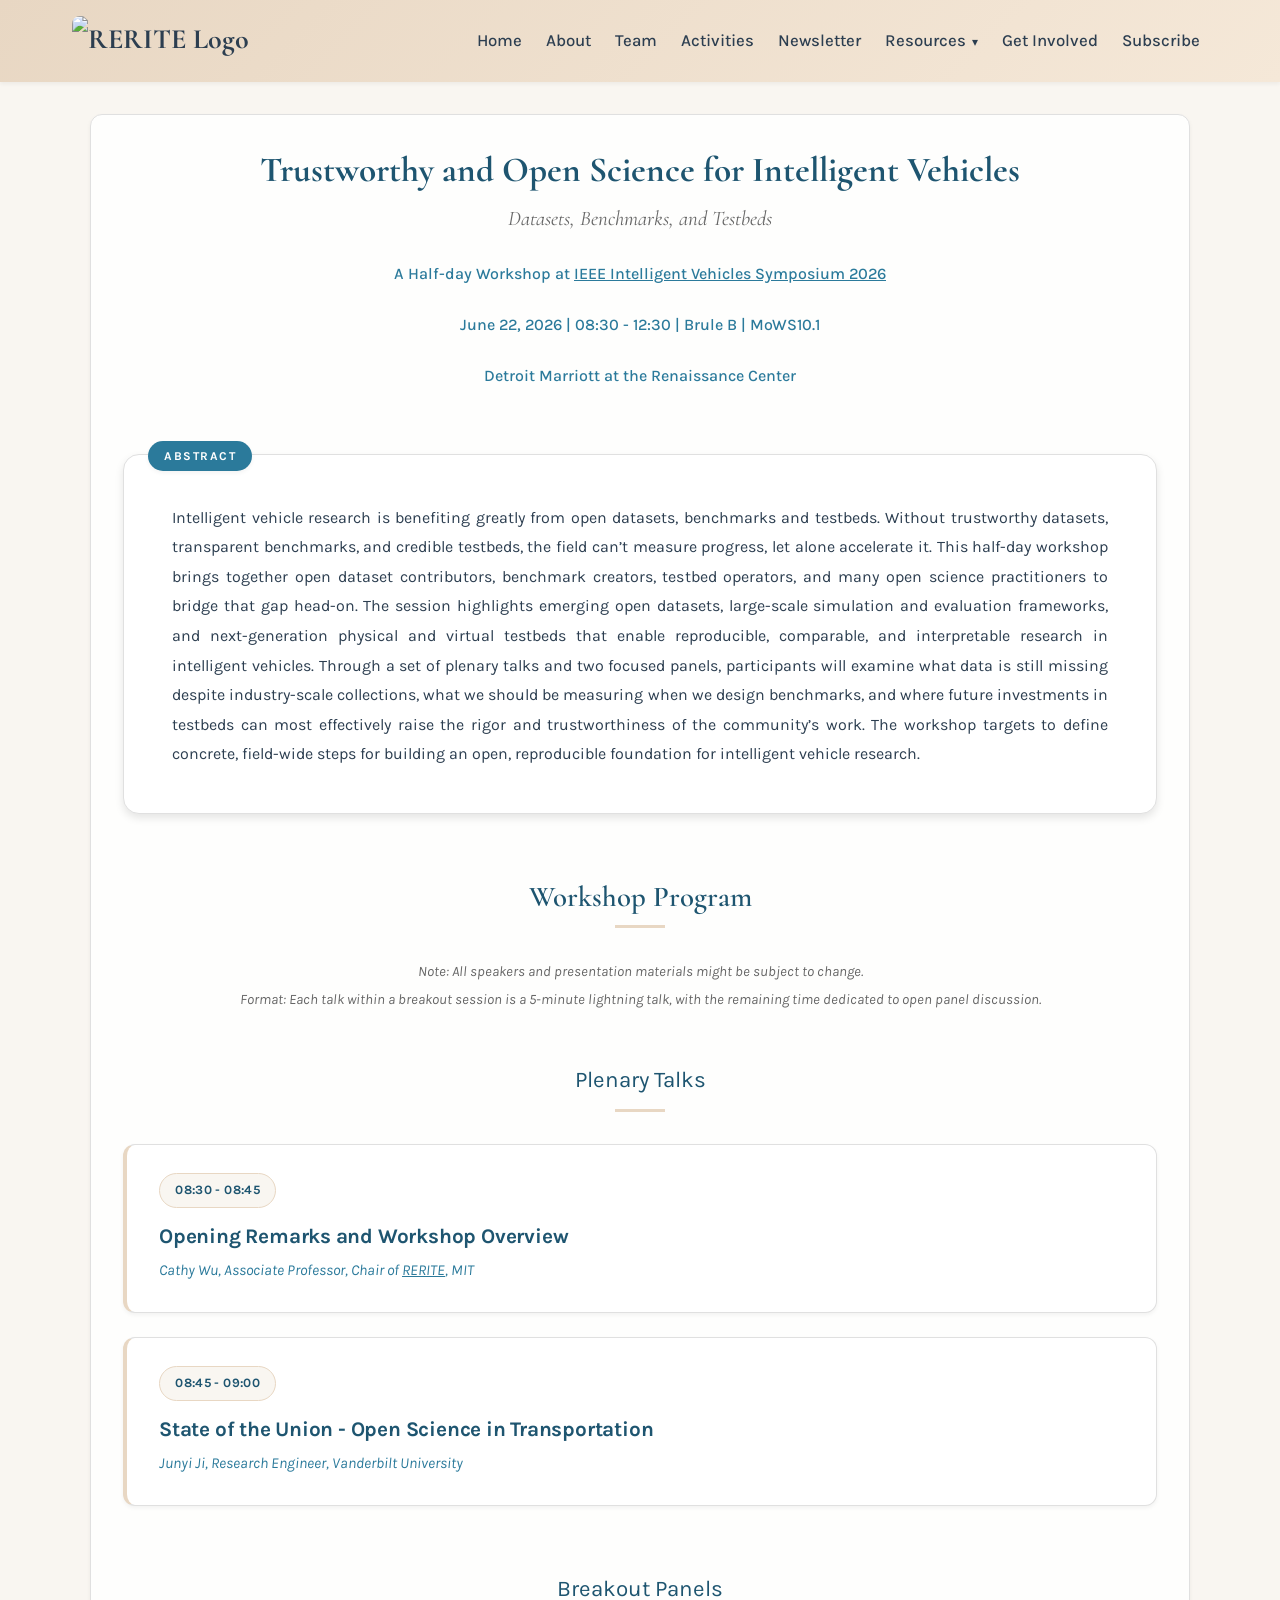
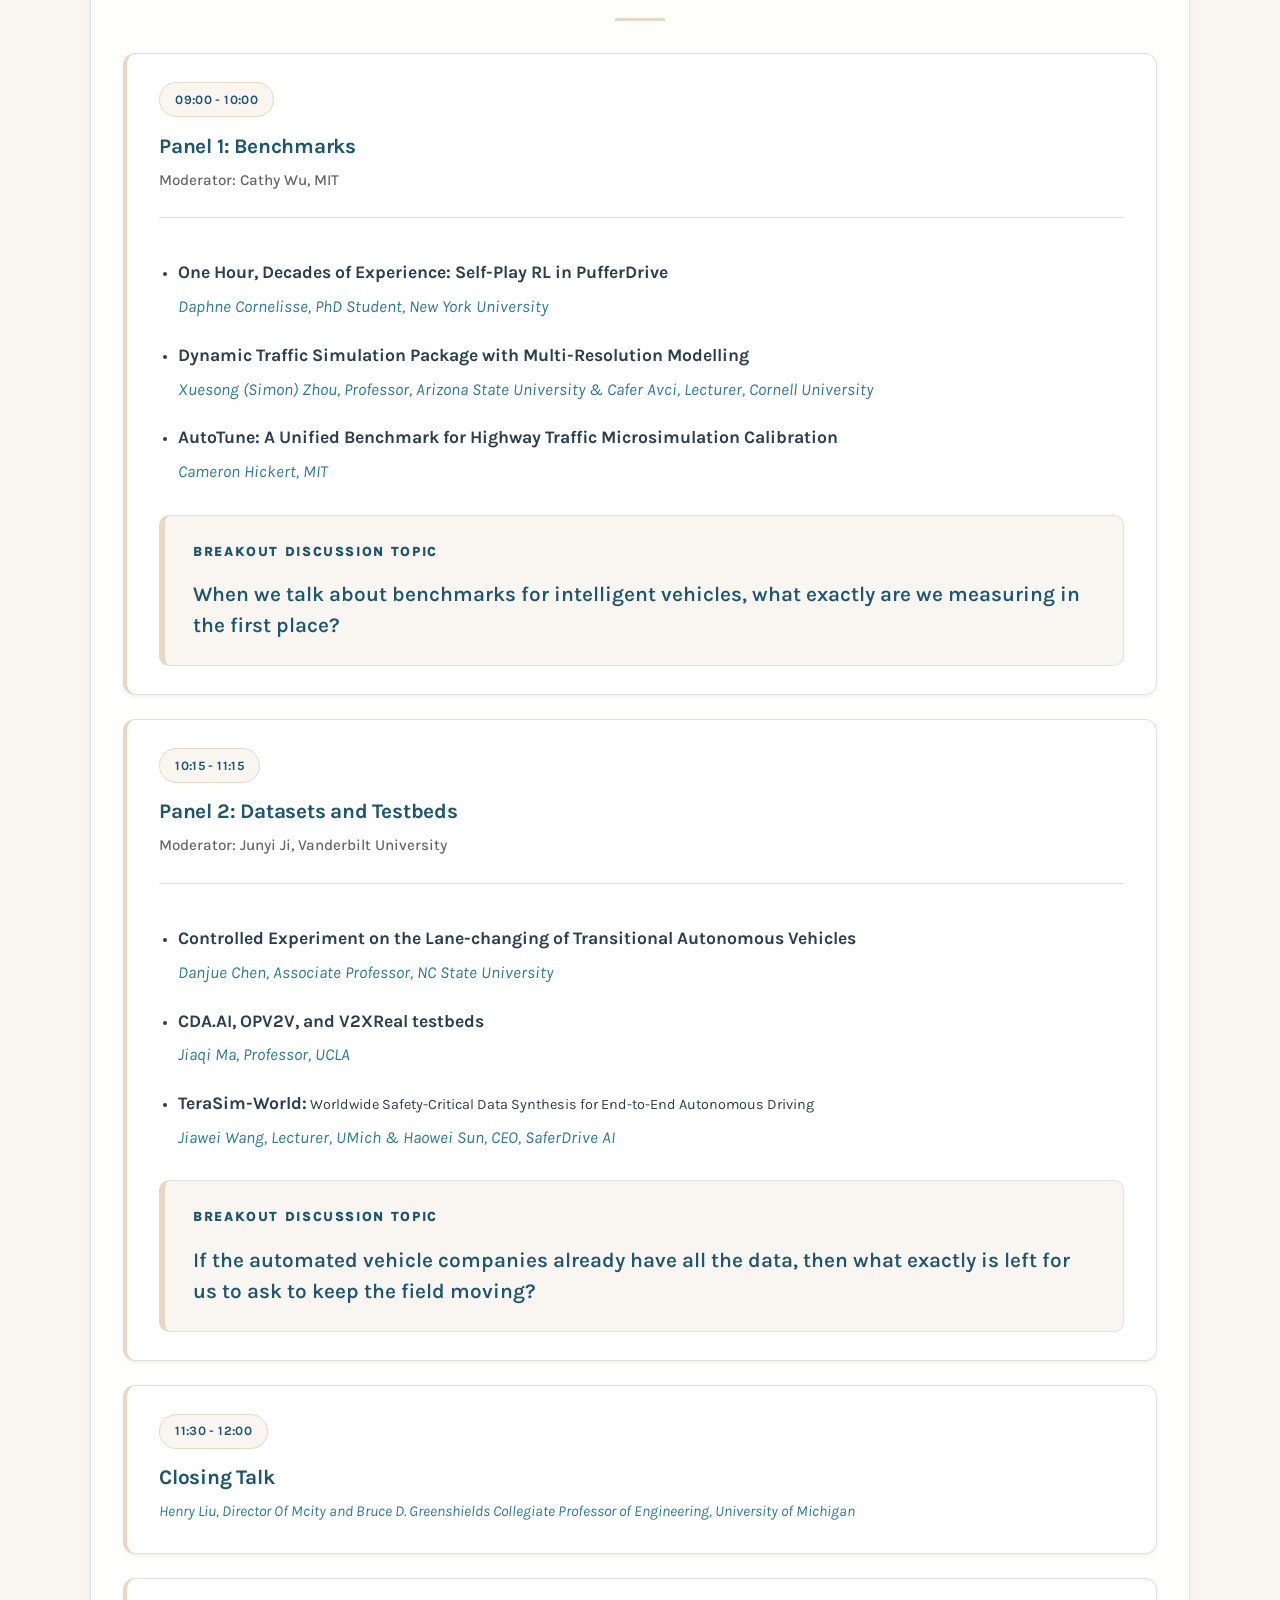
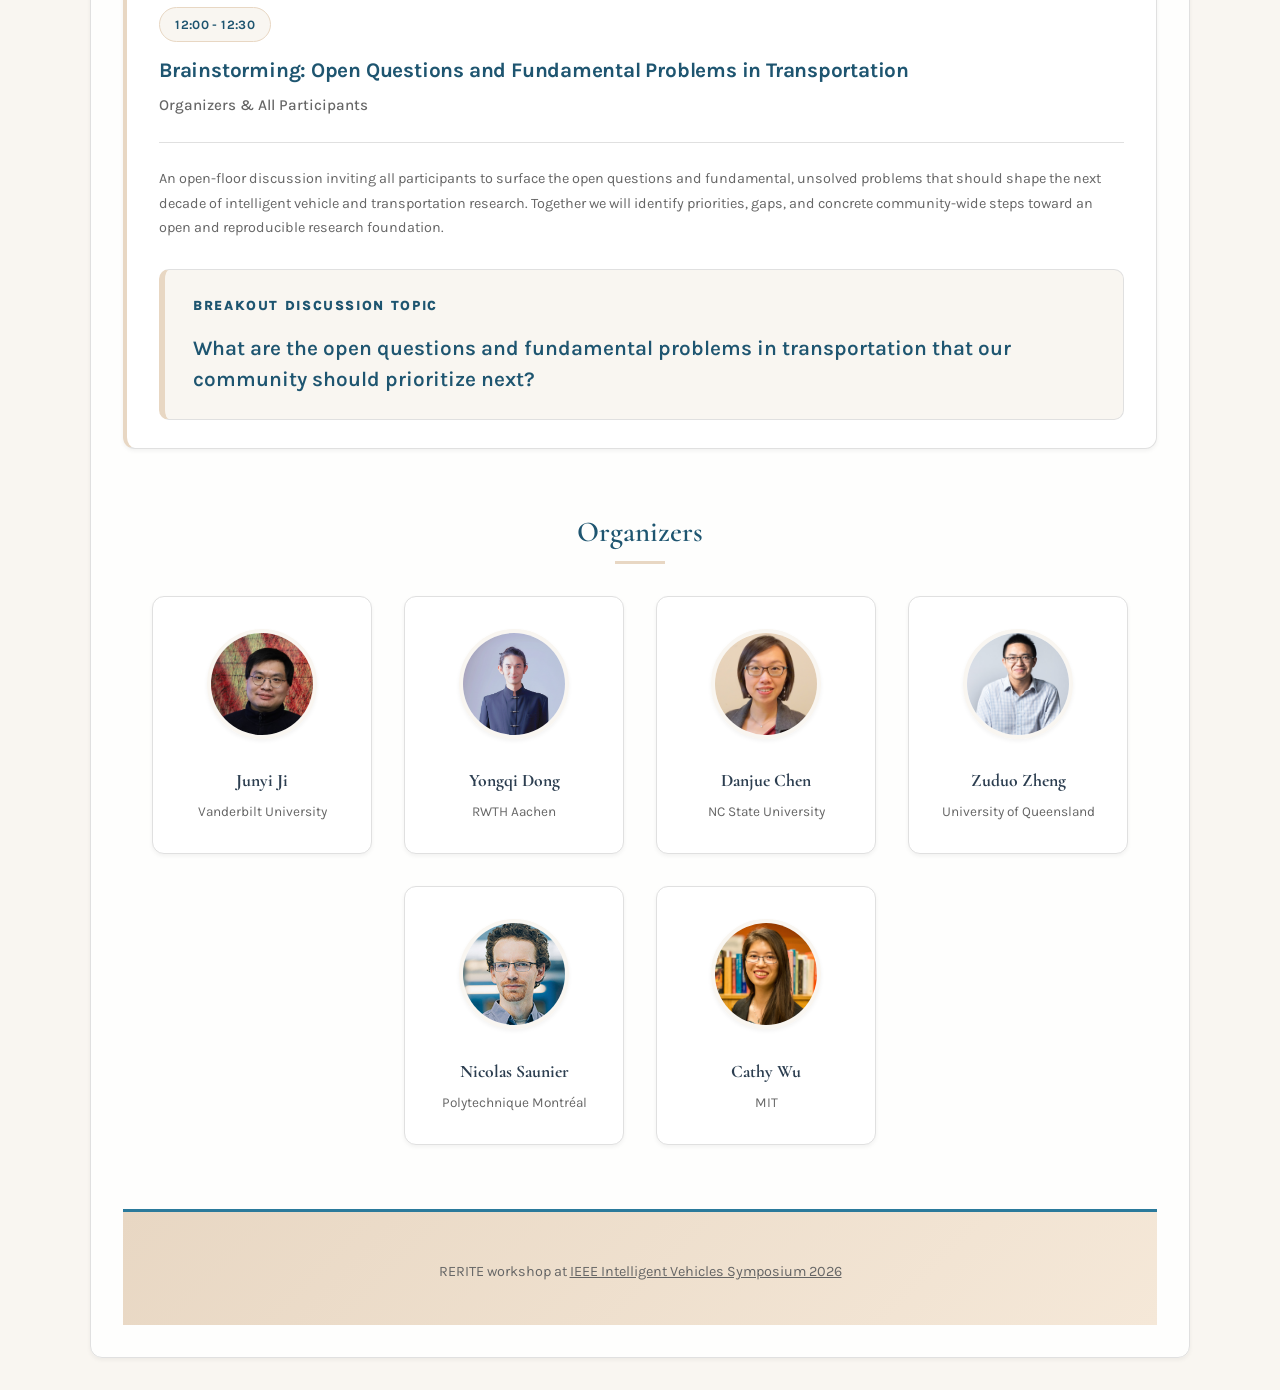
==== index.html @ f6e61a32 "update" ====
<!DOCTYPE html>
<html lang="en">
<head>
  <meta charset="utf-8">
  <meta name="generator" content="quarto-1.8.26">
  <meta name="viewport" content="width=device-width, initial-scale=1.0, user-scalable=yes">

  <title>Workshop on Open Science for Intelligent Vehicles | IEEE IV 2026</title>
  <meta name="description" content="Trustworthy and Open Science for Intelligent Vehicles: Datasets, Benchmarks, and Testbeds. A half-day workshop at IEEE IV 2026.">
  
  <!-- Open Graph / Facebook -->
  <meta property="og:type" content="website">
  <meta property="og:title" content="Workshop on Open Science for Intelligent Vehicles | IEEE IV 2026">
  <meta property="og:description" content="Join us for a half-day workshop on datasets, benchmarks, and testbeds for intelligent vehicles at IEEE IV 2026.">
  
  <!-- Twitter -->
  <meta property="twitter:card" content="summary_large_image">
  <meta property="twitter:title" content="Workshop on Open Science for Intelligent Vehicles | IEEE IV 2026">
  <meta property="twitter:description" content="Join us for a half-day workshop on datasets, benchmarks, and testbeds for intelligent vehicles at IEEE IV 2026.">

  <style>
    /* Use theme variables from styles.css */
    .content-container {
        max-width: 900px;
        margin: 0 auto;
        padding: 4rem 1.5rem;
    }
    
    .workshop-header {
        text-align: center;
        margin-bottom: 4rem;
    }
    
    .workshop-header h1 {
        font-size: 2.2rem;
        color: var(--primary-dark);
        margin-bottom: 0.5rem;
    }
    
    .workshop-header .subtitle {
        font-size: 1.3rem;
        font-family: 'Cormorant', serif;
        color: var(--text-light);
        font-style: italic;
    }
    
    .workshop-header .event-info {
        margin-top: 1.5rem;
        font-weight: 500;
        color: var(--primary-color);
    }

    .abstract-box {
        background-color: #fff;
        border: 1px solid var(--border-color);
        border-radius: 16px;
        padding: 3rem 3rem 2.75rem;
        margin-bottom: 4rem;
        box-shadow: var(--shadow-md);
        line-height: 1.85;
        text-align: justify;
        hyphens: auto;
        color: var(--text-dark);
        position: relative;
    }

    .abstract-box::before {
        content: "Abstract";
        position: absolute;
        top: -14px;
        left: 24px;
        background: var(--primary-color);
        color: white;
        padding: 4px 16px;
        border-radius: 20px;
        font-size: 0.75rem;
        font-weight: 700;
        text-transform: uppercase;
        letter-spacing: 1.5px;
        box-shadow: var(--shadow-sm);
    }

    .schedule-section { margin-bottom: 4rem; }
    
    .section-header { 
        font-size: 1.8rem; 
        color: var(--primary-dark); 
        margin-bottom: 2rem; 
        text-align: center;
        position: relative;
    }
    
    .section-header::after {
        content: "";
        display: block;
        width: 50px;
        height: 3px;
        background: var(--secondary-color);
        margin: 10px auto 0;
    }

    .session-card {
        background: #fff;
        border: 1px solid var(--border-color);
        border-left: 4px solid var(--secondary-color);
        border-radius: 12px;
        padding: 1.75rem 2rem;
        margin-bottom: 1.5rem;
        transition: var(--transition);
        box-shadow: var(--shadow-sm);
    }

    .session-card:hover {
        box-shadow: var(--shadow-md);
        border-left-color: var(--primary-color);
        transform: translateY(-2px);
    }

    .session-card .time-slot {
        display: inline-block;
        background: var(--bg-cream);
        color: var(--primary-dark);
        padding: 0.35rem 0.95rem;
        border-radius: 30px;
        font-weight: 700;
        margin-bottom: 0.9rem;
        font-size: 0.8rem;
        letter-spacing: 0.03em;
        border: 1px solid var(--secondary-color);
        white-space: nowrap;
    }

    .session-card .session-title {
        font-size: 1.3rem;
        margin-bottom: 0.25rem;
        color: var(--primary-dark);
        font-family: 'Karla', sans-serif;
        font-weight: 700;
        letter-spacing: -0.01em;
        line-height: 1.35;
    }

    .speaker, .moderator { 
        display: block; 
        margin-top: 0.5rem; 
        font-size: 0.95rem; 
    }
    
    .speaker { color: var(--primary-color); font-style: italic; }
    .moderator { color: var(--text-light); font-weight: 500; }

    .panel-details { 
        font-size: 0.9rem; 
        margin-top: 1.5rem; 
        padding-top: 1.5rem; 
        border-top: 1px solid var(--border-color); 
    }
    
    .panel-details ul {
        padding-left: 1.2rem;
        margin-top: 1rem;
    }
    
    .panel-details li {
        margin-bottom: 1.2rem;
    }

    .panel-details li strong {
        font-size: 1.1rem;
        color: var(--text-dark);
    }

    .panel-details li em {
        font-size: 1.05rem;
        display: block;
        margin-top: 0.3rem;
        color: var(--primary-color);
    }

    .discussion-topic {
        background-color: var(--bg-cream);
        border: 1px solid var(--border-color);
        border-left: 6px solid var(--secondary-color);
        padding: 1.5rem 1.75rem;
        margin-top: 1.75rem;
        border-radius: 10px;
        position: relative;
    }

    .discussion-topic::before {
        content: "Breakout Discussion Topic";
        display: block;
        font-size: 0.85rem;
        font-weight: 800;
        text-transform: uppercase;
        color: var(--primary-dark);
        margin-bottom: 1rem;
        letter-spacing: 0.12em;
    }

    .discussion-topic-text {
        font-size: 1.3rem;
        color: var(--primary-dark);
        line-height: 1.5;
        font-family: 'Karla', sans-serif;
        font-weight: 600;
        margin: 0;
    }

    .organizer-grid {
      display: flex;
      flex-wrap: wrap;
      justify-content: center;
      gap: 2rem;
      margin-top: 2rem;
    }
    
    .organizer-card {
      background: #fff;
      border: 1px solid var(--border-color);
      border-radius: 12px;
      padding: 2rem 1rem;
      text-align: center;
      transition: var(--transition);
      box-shadow: var(--shadow-sm);
      text-decoration: none;
      color: inherit;
      display: block;
      flex: 0 1 220px;
    }
    
    .organizer-card:hover {
      transform: translateY(-5px);
      box-shadow: var(--shadow-md);
    }
    
    .organizer-photo {
      width: 110px;
      height: 110px;
      border-radius: 50%;
      object-fit: cover;
      margin-bottom: 1.2rem;
      border: 4px solid var(--bg-cream);
      box-shadow: var(--shadow-sm);
    }
    
    .organizer-name {
      display: block;
      font-weight: 700;
      color: var(--text-dark);
      font-size: 1.1rem;
      margin-bottom: 0.4rem;
      font-family: 'Cormorant', serif;
    }
    
    .organizer-affiliation {
      display: block;
      font-size: 0.85rem;
      color: var(--text-light);
      line-height: 1.4;
    }
    
    footer {
        text-align: center;
        margin-top: 5rem;
        padding-top: 2rem;
        border-top: 1px solid var(--border-color);
        color: var(--text-light);
        font-size: 0.9rem;
    }
  </style>

  <script src="site_libs/clipboard/clipboard.min.js"></script>
  <script src="site_libs/quarto-html/tabby.min.js"></script>
  <script src="site_libs/quarto-html/popper.min.js"></script>
  <script src="site_libs/quarto-html/tippy.umd.min.js"></script>
  <script src="site_libs/quarto-html/anchor.min.js"></script>
  <link href="site_libs/quarto-html/tippy.css" rel="stylesheet">
  <link href="site_libs/quarto-html/light-border.css" rel="stylesheet">
  <link href="site_libs/quarto-html/quarto-html-734cb40618f438257b19a1e532635a32.min.css" rel="stylesheet" append-hash="true" data-mode="light">
  <link href="site_libs/quarto-html/quarto-syntax-highlighting-587c61ba64f3a5504c4d52d930310e48.css" rel="stylesheet" id="quarto-text-highlighting-styles">
  <link rel="stylesheet" href="styles.css">
</head>

<body>
<nav class="navbar">
  <div class="container">
    <a class="navbar-brand" href="/index.html" aria-label="Home">
      <img src="/images/logo_png.png" alt="RERITE Logo">
    </a>
    <button class="navbar-toggle" aria-label="Toggle navigation" aria-expanded="false">
      <span></span>
      <span></span>
      <span></span>
    </button>
    <ul class="navbar-nav">
      <li><a class="nav-link" href="/index.html">Home</a></li>
      <li><a class="nav-link" href="/about.html">About</a></li>
      <li><a class="nav-link" href="/team.html">Team</a></li>
      <li><a class="nav-link" href="/activities.html">Activities</a></li>
      <li><a class="nav-link" href="/newsletter.html">Newsletter</a></li>
      <li class="nav-item dropdown">
        <a class="nav-link dropdown-toggle" href="#" role="button" aria-haspopup="true" aria-expanded="false">Resources</a>
        <div class="dropdown-menu" role="menu">
          <div class="dropdown-container">
            <p class="dropdown-section-label">Collections</p>
            <a class="dropdown-item" href="./awesome-rerite.html">Open datasets and tools</a>
            <a class="dropdown-item" href="../MOST">Open science explorer</a>
            <a class="dropdown-item" href="../itsc24-rr-tutorial/">Tutorial (2024)</a>
          </div>
        </div>
      </li>
      <li><a class="nav-link" href="/getinvolved.html">Get Involved</a></li>
      <li><a class="nav-link" href="https://groups.google.com/g/rerite/">Subscribe</a></li>
    </ul>
  </div>
</nav>

<div class="content-container">
    
    <header class="workshop-header">
        <h1>Trustworthy and Open Science for Intelligent Vehicles</h1>
        <div class="subtitle">Datasets, Benchmarks, and Testbeds</div>
        <div class="event-info">A Half-day Workshop at <a href="https://ieee-iv.org/2026/" target="_blank" style="color: inherit; text-decoration: underline;">IEEE Intelligent Vehicles Symposium 2026</a></div>
        <div class="event-info">June 22, 2026 | 08:30 - 12:30 | Brule B | MoWS10.1</div>
        <div class="event-info">Detroit Marriott at the Renaissance Center</div>
    </header>

    <div class="abstract-box">
        Intelligent vehicle research is benefiting greatly from open datasets, benchmarks and testbeds. Without trustworthy datasets, transparent benchmarks, and credible testbeds, the field can’t measure progress, let alone accelerate it. This half-day workshop brings together open dataset contributors, benchmark creators, testbed operators, and many open science practitioners to bridge that gap head-on. The session highlights emerging open datasets, large-scale simulation and evaluation frameworks, and next-generation physical and virtual testbeds that enable reproducible, comparable, and interpretable research in intelligent vehicles. Through a set of plenary talks and two focused panels, participants will examine what data is still missing despite industry-scale collections, what we should be measuring when we design benchmarks, and where future investments in testbeds can most effectively raise the rigor and trustworthiness of the community’s work. The workshop targets to define concrete, field-wide steps for building an open, reproducible foundation for intelligent vehicle research.
    </div>

    <section class="schedule-section">
        <h2 class="section-header">Workshop Program</h2>
        <div style="text-align: center; color: var(--text-light); margin-bottom: 3rem; font-size: 0.9rem;">
            <p style="margin-bottom: 0.2rem;"><em>Note: All speakers and presentation materials might be subject to change.</em></p>
            <p style="margin-bottom: 0.2rem;"><em>Format: Each talk within a breakout session is a 5-minute lightning talk, with the remaining time dedicated to open panel discussion.</em></p>
        </div>
        
        <div class="section-header" style="font-size: 1.4rem; margin-top: 3rem;">Plenary Talks</div>
        
        <div class="session-card">
            <div class="time-slot">08:30 - 08:45</div>
            <div class="session-title">Opening Remarks and Workshop Overview</div>
            <div class="speaker">Cathy Wu, Associate Professor, Chair of <a href="https://rerite.org" target="_blank" style="color: inherit; text-decoration: underline;">RERITE</a>, MIT</div>
        </div>

        <div class="session-card">
            <div class="time-slot">08:45 - 09:00</div>
            <div class="session-title">State of the Union - Open Science in Transportation</div>
            <div class="speaker">Junyi Ji, Research Engineer, Vanderbilt University</div>
        </div>
    </section>

    <section class="schedule-section">
        <div class="section-header" style="font-size: 1.4rem;">Breakout Panels</div>
        


        <div class="session-card">
            <div class="time-slot">09:00 - 10:00</div>
            <div class="session-title">Panel 1: Benchmarks</div>
            <div class="moderator">Moderator: Cathy Wu, MIT</div>
            <div class="panel-details">
                <!-- <strong>Lightning Talks (5 min each):</strong> -->
                <ul>
                    <li><strong>One Hour, Decades of Experience: Self-Play RL in PufferDrive</strong><br>
                    <em>Daphne Cornelisse, PhD Student, New York University</em></li>
                    <li><strong>Dynamic Traffic Simulation Package with Multi-Resolution Modelling</strong><br>
                    <em>Xuesong (Simon) Zhou, Professor, Arizona State University & Cafer Avci, Lecturer, Cornell University</em></li>
                    <li><strong>AutoTune: A Unified Benchmark for Highway Traffic Microsimulation Calibration</strong><br>
                    <em>Cameron Hickert, MIT</em></li>
                </ul>
                <div class="discussion-topic">
                    <p class="discussion-topic-text">When we talk about benchmarks for intelligent vehicles, what exactly are we measuring in the first place?</p>
                </div>
            </div>
        </div>

        <div class="session-card">
            <div class="time-slot">10:15 - 11:15</div>
            <div class="session-title">Panel 2: Datasets and Testbeds</div>
            <div class="moderator">Moderator: Junyi Ji, Vanderbilt University</div>
            <div class="panel-details">
                <!-- <strong>Lightning Talks (5 min each):</strong> -->
                <ul>
                    <!-- <li><strong>TBD</strong><br>
                    <em>TBD</em></li> -->
                    <li><strong>Controlled Experiment on the Lane-changing of Transitional Autonomous Vehicles</strong><br>
                    <em>Danjue Chen, Associate Professor, NC State University</em></li>
                    <li><strong>CDA.AI, OPV2V, and V2XReal testbeds</strong><br>
                    <em>Jiaqi Ma, Professor, UCLA</em></li>
                    <li><strong>TeraSim-World:</strong> Worldwide Safety-Critical Data Synthesis for End-to-End Autonomous Driving<br>
                    <em>Jiawei Wang, Lecturer, UMich & Haowei Sun, CEO, SaferDrive AI</em></li>
                </ul>
                <div class="discussion-topic">
                    <p class="discussion-topic-text">If the automated vehicle companies already have all the data, then what exactly is left for us to ask to keep the field moving?</p>
                </div>
            </div>
        </div>

        <div class="session-card">
            <div class="time-slot">11:30 - 12:00</div>
            <div class="session-title">Closing Talk</div>
            <div class="speaker">Henry Liu, Director Of Mcity and Bruce D. Greenshields Collegiate Professor of Engineering, University of Michigan</div>
        </div>

        <div class="session-card">
            <div class="time-slot">12:00 - 12:30</div>
            <div class="session-title">Brainstorming: Open Questions and Fundamental Problems in Transportation</div>
            <div class="moderator">Organizers & All Participants</div>
            <div class="panel-details">
                <p>An open-floor discussion inviting all participants to surface the open questions and fundamental, unsolved problems that should shape the next decade of intelligent vehicle and transportation research. Together we will identify priorities, gaps, and concrete community-wide steps toward an open and reproducible research foundation.</p>
                <div class="discussion-topic">
                    <p class="discussion-topic-text">What are the open questions and fundamental problems in transportation that our community should prioritize next?</p>
                </div>
            </div>
        </div>

    </section>

    <section class="organizer-section">
        <h2 class="section-header">Organizers</h2>
        <div class="organizer-grid">
            <a href="https://www.jijunyi.com" target="_blank" class="organizer-card">
                <img src="images/organizers/junyi-ji.jpg" alt="Junyi Ji" class="organizer-photo" onerror="this.src='https://ui-avatars.com/api/?name=Junyi+Ji&background=0D7377&color=fff'">
                <span class="organizer-name">Junyi Ji</span>
                <span class="organizer-affiliation">Vanderbilt University</span>
            </a>
            <a href="https://yongqidong.github.io/" class="organizer-card">
                <img src="images/organizers/yongqi-dong.png" alt="Yongqi Dong" class="organizer-photo" onerror="this.src='https://ui-avatars.com/api/?name=Yongqi+Dong&background=0D7377&color=fff'">
                <span class="organizer-name">Yongqi Dong</span>
                <span class="organizer-affiliation">RWTH Aachen</span>
            </a>
            <a href="https://ccee.ncsu.edu/people/danjuechen/" class="organizer-card">
                <img src="images/organizers/danjue-chen.png" alt="Danjue Chen" class="organizer-photo" onerror="this.src='https://ui-avatars.com/api/?name=Danjue+Chen&background=0D7377&color=fff'">
                <span class="organizer-name">Danjue Chen</span>
                <span class="organizer-affiliation">NC State University</span>
            </a>
            <a href="http://www.connectedandautonomoustransport.com/" class="organizer-card">
                <img src="images/organizers/zuduo-zheng.jpeg" alt="Zuduo Zheng" class="organizer-photo" onerror="this.src='https://ui-avatars.com/api/?name=Zuduo+Zheng&background=0D7377&color=fff'">
                <span class="organizer-name">Zuduo Zheng</span>
                <span class="organizer-affiliation">University of Queensland</span>
            </a>
            <a href="http://n.saunier.free.fr/saunier/" class="organizer-card">
                <img src="images/organizers/nicolas-saunier.jpg" alt="Nicolas Saunier" class="organizer-photo" onerror="this.src='https://ui-avatars.com/api/?name=Nicolas+Saunier&background=0D7377&color=fff'">
                <span class="organizer-name">Nicolas Saunier</span>
                <span class="organizer-affiliation">Polytechnique Montréal</span>
            </a>
            <a href="http://www.wucathy.com/blog/" class="organizer-card">
                <img src="images/organizers/cathy-wu.jpg" alt="Cathy Wu" class="organizer-photo" onerror="this.src='https://ui-avatars.com/api/?name=Cathy+Wu&background=0D7377&color=fff'">
                <span class="organizer-name">Cathy Wu</span>
                <span class="organizer-affiliation">MIT</span>
            </a>
        </div>
    </section>

    <footer>
        <p>RERITE workshop at <a href="https://ieee-iv.org/2026/" target="_blank" style="color: inherit; text-decoration: underline;">IEEE Intelligent Vehicles Symposium 2026</a></p>
    </footer>
</div>

<script>
  (function() {
    const navbar = document.querySelector('.navbar');
    const toggle = navbar?.querySelector('.navbar-toggle');
    const navList = navbar?.querySelector('.navbar-nav');

    if (!navbar || !toggle || !navList) {
      return;
    }

    const closeMenu = () => {
      navbar.classList.remove('navbar--open');
      toggle.setAttribute('aria-expanded', 'false');
    };

    toggle.addEventListener('click', (event) => {
      event.stopPropagation();
      const isOpen = navbar.classList.toggle('navbar--open');
      toggle.setAttribute('aria-expanded', isOpen ? 'true' : 'false');
    });

    document.addEventListener('click', (event) => {
      if (!navbar.contains(event.target)) {
        closeMenu();
      }
    });

    navList.addEventListener('click', (event) => {
      if (event.target.closest('a')) {
        closeMenu();
      }
    });

    window.addEventListener('resize', () => {
      if (window.innerWidth > 768) {
        closeMenu();
      }
    });
  })();
</script>
</body>
</html>
---- styles.css ----
/* Import Fonts */
@import url('https://fonts.googleapis.com/css2?family=Cormorant:wght@300;400;500;600;700&family=Karla:wght@300;400;500;600;700&display=swap');

/* CSS Variables - Velasca Mediterranean Palette */
:root {
  --primary-color: #2B7A9B;
  --primary-dark: #1e5570;
  --primary-light: #4a9bbe;
  --secondary-color: #E8D7C3;
  --bg-cream: #F9F6F1;
  --text-dark: #2c3e50;
  --text-light: #666;
  --border-color: #e0e0e0;
  --shadow-sm: 0 2px 4px rgba(0,0,0,0.05);
  --shadow-md: 0 4px 8px rgba(0,0,0,0.1);
  --shadow-lg: 0 8px 24px rgba(0,0,0,0.15);
  --transition: all 0.3s ease;
}

/* Reset and Base Styles */
* {
  margin: 0;
  padding: 0;
  box-sizing: border-box;
}

body {
  font-family: 'Karla', -apple-system, BlinkMacSystemFont, 'Segoe UI', sans-serif;
  font-size: 16px;
  line-height: 1.7;
  color: var(--text-dark);
  background-color: var(--bg-cream);
}

/* Typography */
h1, h2, h3, h4, h5, h6 {
  font-family: 'Cormorant', Georgia, serif;
  font-weight: 600;
  line-height: 1.3;
  margin-bottom: 1rem;
  color: var(--text-dark);
}

/* Quarto page titles */
#title-block-header,
.quarto-title-block,
.quarto-title,
.quarto-title h1.title,
h1.title,
p.subtitle {
  text-align: center !important;
  margin-left: auto !important;
  margin-right: auto !important;
  margin-bottom: 1.5rem;
  max-width: 800px;
}

/* Quarto page subtitle */
.quarto-title-block .subtitle,
.quarto-title .subtitle,
.subtitle {
  font-size: 1.25rem; /* larger subtitle across pages */
  color: var(--text-light);
  text-align: center !important;
  max-width: 800px;
  margin-left: auto !important;
  margin-right: auto !important;
}

h1 {
  font-size: 2rem;
  font-weight: 700;
}

h2 {
  font-size: 1.75rem;
  margin-top: 2rem;
}

h3 {
  font-size: 1.5rem;
}

h4 {
  font-size: 1.25rem;
}

p {
  margin-bottom: 1rem;
  color: var(--text-light);
}

a {
  color: var(--primary-color);
  text-decoration: none;
  transition: var(--transition);
}

a:hover {
  color: var(--primary-dark);
  text-decoration: underline;
}

/* Navigation */
.navbar {
  background: linear-gradient(135deg, var(--secondary-color) 0%, #f5e8d8 100%);
  padding: 1rem 0;
  box-shadow: var(--shadow-sm);
  position: sticky;
  top: 0;
  z-index: 1000;
}

.navbar .container {
  display: flex;
  align-items: center;
  justify-content: space-between;
  gap: 1.5rem;
  position: relative;
}

.navbar-brand {
  font-family: 'Cormorant', Georgia, serif;
  font-size: 1.75rem;
  font-weight: 700;
  color: var(--text-dark) !important;
  display: flex;
  align-items: center;
  gap: 0.75rem;
  flex-shrink: 0;
  min-width: 0;
}

.navbar-brand img {
  height: 50px;
  width: auto;
  max-width: 100%;
  display: block;
  object-fit: contain;
}

@media (max-width: 992px) {
  .navbar-brand img {
    height: 40px;
  }
}

@media (max-width: 480px) {
  .navbar-brand img {
    height: 35px;
  }
}

.navbar-nav {
  display: flex;
  align-items: center;
  list-style: none;
  gap: 0.5rem;
  margin-left: auto;
}

@media (max-width: 1200px) {
  .navbar-nav {
    gap: 0.25rem;
  }
}

.navbar-nav li {
  position: relative;
}

.nav-link {
  font-family: 'Karla', sans-serif !important;
  font-size: 1.05rem;
  font-weight: 500;
  color: var(--text-dark) !important;
  text-decoration: none !important;
  padding: 0.3rem 0.5rem;
  border-radius: 4px;
  transition: var(--transition);
}

.nav-link:hover {
  background-color: rgba(43, 122, 155, 0.1);
  color: var(--primary-color) !important;
  text-decoration: none !important;
}

.nav-btn {
  background-color: var(--primary-color) !important;
  color: white !important;
  padding: 0.5rem 1.25rem !important;
  border-radius: 50px;
  margin-left: 0.5rem;
  transition: var(--transition);
}

.nav-btn:hover {
  background-color: var(--primary-dark) !important;
  transform: translateY(-1px);
  box-shadow: var(--shadow-sm);
}

.dropdown-toggle::after {
  content: '\25BE';
  margin-left: 0.35rem;
  font-size: 0.75rem;
}

.dropdown-menu {
  display: none;
  position: absolute;
  top: 100%;
  left: 0;
  min-width: 220px;
  background: #fff;
  border: 1px solid var(--border-color);
  border-radius: 8px;
  box-shadow: var(--shadow-md);
  padding: 1.25rem 1rem 1rem;
  z-index: 1200;
}

.dropdown:hover .dropdown-menu,
.dropdown:focus-within .dropdown-menu {
  display: block;
}

.dropdown-container {
  display: flex;
  flex-direction: column;
  gap: 0.5rem;
}

.dropdown-section-label {
  font-size: 0.85rem;
  text-transform: uppercase;
  letter-spacing: 0.05em;
  color: var(--text-light);
  margin: 0 0 0.25rem 0;
}

.dropdown-item {
  font-size: 1rem;
  color: var(--text-dark);
  padding: 0.35rem 0;
  border-radius: 4px;
}

.dropdown-item:hover {
  background: rgba(43, 122, 155, 0.08);
  text-decoration: none;
  color: var(--primary-color);
}

.navbar-toggle {
  display: none;
  align-items: center;
  justify-content: center;
  width: 44px;
  height: 44px;
  border: 1px solid rgba(43, 122, 155, 0.4);
  border-radius: 50%;
  background: #fff;
  cursor: pointer;
  transition: var(--transition);
}

.navbar-toggle span {
  display: block;
  width: 18px;
  height: 2px;
  background: var(--text-dark);
  margin: 2px 0;
  transition: transform 0.3s ease, opacity 0.3s ease;
}

@media (max-width: 992px) {
  .dropdown-menu {
    position: static;
    margin-top: 0.5rem;
    box-shadow: none;
    border-radius: 6px;
  }
}

@media (max-width: 992px) {
  .navbar .container {
    align-items: center;
    gap: 0.75rem;
  }

  .navbar-toggle {
    display: inline-flex;
    margin-left: auto;
  }

  .navbar-nav {
    position: absolute;
    top: calc(100% + 0.5rem);
    right: 0;
    flex-direction: column;
    gap: 0.5rem;
    background: #fff;
    padding: 1rem;
    border: 1px solid var(--border-color);
    border-radius: 12px;
    box-shadow: var(--shadow-lg);
    width: min(260px, 80vw);
    display: none;
    margin-left: 0;
  }

  .navbar-nav li {
    width: 100%;
  }

  .navbar-nav .nav-link {
    display: block;
    width: 100%;
  }

  .navbar-nav .dropdown-menu {
    padding: 0.5rem 0 0;
    border: none;
    box-shadow: none;
  }

  .navbar--open .navbar-nav {
    display: flex;
  }

  .navbar--open .navbar-toggle span:nth-child(1) {
    transform: translateY(6px) rotate(45deg);
  }

  .navbar--open .navbar-toggle span:nth-child(2) {
    opacity: 0;
  }

  .navbar--open .navbar-toggle span:nth-child(3) {
    transform: translateY(-6px) rotate(-45deg);
  }
}

/* Container */
.container {
  max-width: 1200px;
  margin: 0 auto;
  padding: 0 2rem;
}

/* Centered content wrapper for float/boxed layout */
.content-container {
  max-width: 1100px;
  margin: 2rem auto;
  padding: 2rem;
  background: rgba(255,255,255,0.85);
  border: 1px solid var(--border-color);
  border-radius: 12px;
  box-shadow: var(--shadow-sm);
}

@media (max-width: 1200px) {
  .content-container {
    max-width: 960px;
  }
}

@media (max-width: 992px) {
  .content-container {
    max-width: 820px;
    margin: 1.5rem auto;
    padding: 1.5rem;
  }
}

@media (max-width: 768px) {
  .content-container {
    max-width: 100%;
    margin: 1rem auto;
    padding: 1rem;
    border-radius: 10px;
  }
}

/* Hero Section */
.hero, .hero-section {
  background: var(--bg-cream);
  color: var(--text-dark);
  padding: 4rem 0;
  margin-bottom: 3rem;
  text-align: center;
  border-bottom: 2px solid var(--secondary-color);
}

.hero h1, .hero-section h1 {
  color: var(--text-dark);
  font-size: 2.25rem; /* further reduced homepage title */
  margin-bottom: 1.25rem;
  font-weight: 700;
}

.hero p, .hero-section p {
  font-size: 1.25rem;
  color: var(--text-light);
  max-width: 800px;
  margin: 0 auto 2rem;
  line-height: 1.8;
}

.hero-cta {
  display: flex;
  gap: 1rem;
  justify-content: center;
  flex-wrap: wrap;
}

/* Vision box under subtitle */
.vision-box {
  max-width: 900px;
  margin: 0 auto 2rem;
  padding: 1.25rem 1.5rem;
  background: #fff;
  border: 1px solid var(--border-color);
  box-shadow: var(--shadow-sm);
  border-radius: 10px;
}

/* Buttons */
.btn {
  font-family: 'Karla', sans-serif;
  font-size: 1rem;
  font-weight: 600;
  padding: 0.875rem 2rem;
  border-radius: 6px;
  border: 2px solid transparent;
  cursor: pointer;
  transition: var(--transition);
  text-decoration: none;
  display: inline-block;
  text-align: center;
}

.btn-primary {
  background-color: white;
  color: var(--primary-color);
  border-color: white;
}

.btn-primary:hover {
  background-color: var(--primary-color);
  color: white !important;
  border-color: white;
  text-decoration: none !important;
  transform: translateY(-2px);
  box-shadow: var(--shadow-md);
}

.btn-outline {
  background-color: transparent;
  color: var(--primary-color);
  border-color: var(--primary-color);
}

.btn-outline:hover {
  background-color: var(--primary-color);
  color: white !important;
  text-decoration: none !important;
  transform: translateY(-2px);
  box-shadow: var(--shadow-md);
}

.btn-secondary {
  background-color: var(--primary-color);
  color: white;
  border-color: var(--primary-color);
}

.btn-secondary:hover {
  background-color: var(--primary-dark);
  color: white !important;
  border-color: var(--primary-dark);
  text-decoration: none !important;
  transform: translateY(-2px);
  box-shadow: var(--shadow-md);
}

/* Section Styling */
section {
  margin-bottom: 4rem;
}

.section-title {
  font-family: 'Cormorant', Georgia, serif;
  font-size: 2.5rem;
  font-weight: 700;
  text-align: center;
  margin-bottom: 3rem;
  color: var(--text-dark);
  position: relative;
  padding-bottom: 1rem;
}

.section-title::after {
  content: '';
  position: absolute;
  bottom: 0;
  left: 50%;
  transform: translateX(-50%);
  width: 80px;
  height: 3px;
  background: linear-gradient(90deg, var(--primary-color), var(--primary-light));
  border-radius: 2px;
}

/* News Grid / Cards */
.news-grid {
  display: grid;
  grid-template-columns: repeat(auto-fill, minmax(300px, 1fr));
  gap: 2rem;
  margin-top: 2rem;
}

/* News Carousel */
.news-carousel-container {
    position: relative;
    margin: 2rem 0;
}

.news-carousel {
    position: relative;
    overflow: hidden;
    padding: 0 3rem;
    width: 100%;
}

.news-carousel-track {
    display: flex;
    transition: transform 0.5s ease-in-out;
    transform: translateX(0%);
    width: 100%;
}

.news-slide {
    flex: 0 0 calc(100% / 3);
    padding: 0 1rem;
    box-sizing: border-box;
    min-width: 0;
}

.news-card {
  background: white;
  border-radius: 12px;
  padding: 2rem;
  box-shadow: var(--shadow-sm);
  transition: var(--transition);
  border: 1px solid var(--border-color);
  height: 100%;
}

.news-card:hover {
  box-shadow: var(--shadow-lg);
  transform: translateY(-4px);
}

.news-card .date {
  font-family: 'Karla', sans-serif;
  font-size: 0.875rem;
  color: var(--primary-color);
  font-weight: 600;
  margin-bottom: 0.75rem;
  text-transform: uppercase;
  letter-spacing: 0.5px;
}

.news-date {
  font-family: 'Karla', sans-serif;
  font-size: 0.875rem;
  color: var(--primary-color);
  font-weight: 600;
  margin-bottom: 0.75rem;
  text-transform: uppercase;
  letter-spacing: 0.5px;
}

.news-card h3 {
  font-family: 'Karla', sans-serif !important;
  font-size: 1.25rem;
  font-weight: 600;
  margin-bottom: 0.75rem;
  color: var(--text-dark);
}

.news-card p {
  font-size: 0.95rem;
  color: var(--text-light);
  margin-bottom: 1rem;
  line-height: 1.6;
}

.news-card a {
  color: var(--primary-color);
  font-weight: 600;
  text-decoration: none;
  display: inline-flex;
  align-items: center;
  gap: 0.5rem;
  transition: var(--transition);
}

.news-card a:hover {
  color: var(--primary-dark);
  gap: 0.75rem;
}

/* Carousel Navigation Buttons */
.carousel-btn {
    position: absolute;
    top: 50%;
    transform: translateY(-50%);
    background: var(--primary-color);
    color: white;
    border: none;
    width: 40px;
    height: 40px;
    border-radius: 50%;
    font-size: 1.5rem;
    cursor: pointer;
    transition: background 0.3s, opacity 0.3s;
    z-index: 10;
    display: flex;
    align-items: center;
    justify-content: center;
    line-height: 1;
}

.carousel-btn:hover {
    background: var(--primary-dark);
}

.carousel-btn-prev {
    left: 0;
}

.carousel-btn-next {
    right: 0;
}

/* Carousel Dots */
.carousel-dots {
    display: flex;
    justify-content: center;
    gap: 0.5rem;
    margin-top: 1.5rem;
}

.carousel-dot {
    width: 10px;
    height: 10px;
    border-radius: 50%;
    background: #ddd;
    cursor: pointer;
    transition: background 0.3s, transform 0.3s;
}

.carousel-dot:hover {
    background: #bbb;
}

.carousel-dot.active {
    background: var(--primary-color);
    transform: scale(1.2);
}

/* Start Cards */
.start-cards {
  display: grid;
  grid-template-columns: repeat(auto-fit, minmax(280px, 1fr));
  gap: 2rem;
  margin-top: 2rem;
}

.start-card {
  background: white;
  border-radius: 12px;
  padding: 2.5rem;
  text-align: center;
  box-shadow: var(--shadow-sm);
  transition: var(--transition);
  border: 1px solid var(--border-color);
}

.start-card:hover {
  box-shadow: var(--shadow-lg);
  transform: translateY(-4px);
}

.start-card h3 {
  font-family: 'Karla', sans-serif !important;
  font-size: 1.5rem;
  font-weight: 600;
  margin-bottom: 1rem;
  color: var(--text-dark);
}

.start-card p {
  font-size: 1rem;
  color: var(--text-light);
  margin-bottom: 1.5rem;
  line-height: 1.7;
}

/* About Page Styles */
.about-section {
  background: white;
  padding: 3rem;
  border-radius: 12px;
  margin-bottom: 2rem;
  box-shadow: var(--shadow-sm);
}

.about-section h2 {
  font-size: 2rem;
  margin-bottom: 1.5rem;
  color: var(--primary-color);
}

.about-section p {
  font-size: 1.1rem;
  line-height: 1.8;
  margin-bottom: 1rem;
}

.about-section ul {
  list-style-position: inside;
  margin-left: 1rem;
  margin-bottom: 1rem;
}

.about-section li {
  margin-bottom: 0.5rem;
  color: var(--text-light);
}

/* Team Page Styles */
.team-grid {
  display: grid;
  grid-template-columns: repeat(auto-fill, minmax(250px, 1fr));
  gap: 2rem;
  margin-top: 2rem;
}

.team-member {
  background: white;
  border-radius: 12px;
  padding: 2rem;
  text-align: center;
  box-shadow: var(--shadow-sm);
  transition: var(--transition);
  border: 1px solid var(--border-color);
}

.team-member:hover {
  box-shadow: var(--shadow-lg);
  transform: translateY(-4px);
}

.team-member img {
  width: 120px;
  height: 120px;
  border-radius: 50%;
  object-fit: cover;
  margin-bottom: 1rem;
  border: 3px solid var(--secondary-color);
}

.team-member h3 {
  font-family: 'Cormorant', Georgia, serif;
  font-size: 1.5rem;
  font-weight: 600;
  margin-bottom: 0.5rem;
  color: var(--text-dark);
}

.team-member .role {
  font-size: 0.95rem;
  color: var(--primary-color);
  font-weight: 600;
  margin-bottom: 0.5rem;
}

.team-member .affiliation {
  font-size: 0.9rem;
  color: var(--text-light);
  font-style: italic;
}

/* Activities / Events Timeline */
.timeline {
  position: relative;
  padding: 2rem 0;
}

.timeline-item {
  background: white;
  border-radius: 12px;
  padding: 2rem;
  margin-bottom: 2rem;
  box-shadow: var(--shadow-sm);
  border-left: 4px solid var(--primary-color);
  transition: var(--transition);
}

.timeline-item:hover {
  box-shadow: var(--shadow-md);
  transform: translateX(4px);
}

.timeline-item h3 {
  font-family: 'Karla', sans-serif !important;
  font-size: 1.5rem;
  font-weight: 600;
  color: var(--text-dark);
  margin-bottom: 0.5rem;
}

.timeline-item .date {
  font-size: 0.95rem;
  color: var(--primary-color);
  font-weight: 600;
  margin-bottom: 1rem;
}

.timeline-item p {
  color: var(--text-light);
  margin-bottom: 1rem;
}

.timeline-item a {
  color: var(--primary-color);
  font-weight: 600;
}

/* Activity Status Badges */
.activity-status {
  display: inline-block;
  font-size: 0.75rem;
  font-weight: 700;
  padding: 0.25rem 0.75rem;
  border-radius: 20px;
  text-transform: uppercase;
  letter-spacing: 0.5px;
  margin-bottom: 1rem;
}

.activity-status.ongoing {
  background-color: #fff3cd;
  color: #856404;
  border: 1px solid #ffc107;
}

.activity-status.future {
  background-color: #d1ecf1;
  color: #0c5460;
  border: 1px solid #17a2b8;
}

.activity-status.past {
  background-color: #e2e3e5;
  color: #383d41;
  border: 1px solid #d6d8db;
}

/* Activity cards with image support */
.activity-card {
  background: white;
  border-radius: 12px;
  overflow: hidden;
  box-shadow: var(--shadow-sm);
  transition: var(--transition);
  margin-bottom: 2rem;
}

.activity-card:hover {
  box-shadow: var(--shadow-lg);
  transform: translateY(-4px);
}

.activity-card-image {
  width: 100%;
  height: 200px;
  object-fit: cover;
}

.activity-card-content {
  padding: 1.5rem;
}

.activity-card h3 {
  font-family: 'Karla', sans-serif !important;
  font-size: 1.25rem;
  font-weight: 600;
  color: var(--text-dark);
  margin-bottom: 0.5rem;
}

.activity-card .date {
  font-size: 0.85rem;
  color: var(--primary-color);
  font-weight: 600;
  margin-bottom: 0.75rem;
}

.activity-card p {
  color: var(--text-light);
  font-size: 0.95rem;
  line-height: 1.6;
  margin-bottom: 1rem;
}

.activity-card a {
  color: var(--primary-color);
  font-weight: 600;
  text-decoration: none;
}

.activity-card a:hover {
  text-decoration: underline;
}

/* Fancy timeline separator */
.timeline-section-title {
  font-size: 1.5rem;
  font-weight: 600;
  color: var(--text-dark);
  margin-top: 3rem;
  margin-bottom: 2rem;
  padding-bottom: 1rem;
  border-bottom: 2px solid var(--secondary-color);
}

/* Timeline Container */
.timeline-container {
  position: relative;
  padding: 2rem 0;
  max-width: 900px;
  margin: 0 auto;
}

.timeline-container h2 {
  font-size: 2rem;
  margin-top: 3rem;
  margin-bottom: 2rem;
  padding-bottom: 1rem;
  border-bottom: 2px solid var(--secondary-color);
}

.timeline-section {
  position: relative;
  padding-left: 60px;
}

.timeline-section::before {
  content: '';
  position: absolute;
  left: 20px;
  top: 0;
  bottom: 0;
  width: 2px;
  background: linear-gradient(180deg, var(--primary-color), var(--primary-light));
}

/* Timeline Post wrapper */
.timeline-post {
  position: relative;
  margin-bottom: 2.5rem;
  display: flex;
  align-items: flex-start;
  gap: 1.5rem;
}

/* Timeline Marker (dot or circle) */
.post-timeline-marker {
  position: absolute;
  left: -40px;
  top: 12px;
  width: 40px;
  height: 40px;
  display: flex;
  align-items: center;
  justify-content: center;
  font-size: 1.5rem;
  color: white;
  background: var(--primary-color);
  border-radius: 50%;
  z-index: 10;
  transition: var(--transition);
}

.post-timeline-marker:hover {
  transform: scale(1.2);
  box-shadow: 0 4px 12px rgba(43, 122, 155, 0.3);
}

.post-timeline-marker.ongoing {
  background: #ffc107;
  color: #856404;
  font-size: 1rem;
}

/* Post Card */
.post-card {
  flex: 1;
  background: white;
  border-radius: 10px;
  padding: 1.5rem;
  box-shadow: var(--shadow-sm);
  border: 1px solid var(--border-color);
  transition: var(--transition);
  cursor: pointer;
}

.post-card:hover {
  box-shadow: var(--shadow-lg);
  transform: translateY(-4px);
}

.post-card-header {
  display: flex;
  justify-content: space-between;
  align-items: center;
  margin-bottom: 1rem;
  font-size: 0.9rem;
  gap: 1rem;
}

.post-status {
  display: inline-block;
  font-size: 0.7rem;
  font-weight: 700;
  padding: 0.3rem 0.6rem;
  border-radius: 20px;
  text-transform: uppercase;
  letter-spacing: 0.5px;
}

.post-status.ongoing {
  background-color: #fff3cd;
  color: #856404;
  border: 1px solid #ffc107;
}

.post-status.past {
  background-color: #e2e3e5;
  color: #383d41;
  border: 1px solid #d6d8db;
}

.post-date {
  color: var(--primary-color);
  font-weight: 600;
  white-space: nowrap;
}

.post-card h3 {
  font-family: 'Karla', sans-serif !important;
  font-size: 1.25rem;
  font-weight: 600;
  color: var(--text-dark);
  margin: 0.5rem 0 1rem 0;
  line-height: 1.4;
}

.post-card p {
  color: var(--text-light);
  font-size: 0.95rem;
  line-height: 1.6;
  margin-bottom: 0.75rem;
}

.post-card .read-more {
  display: inline-block;
  color: var(--primary-color);
  font-weight: 600;
  text-decoration: none;
  margin-top: 0.75rem;
  transition: var(--transition);
}

.post-card .read-more:hover {
  color: var(--primary-dark);
  text-decoration: underline;
}

/* Responsive timeline */
@media (max-width: 768px) {
  .timeline-container {
    padding-left: 0;
  }

  .timeline-section {
    padding-left: 40px;
  }

  .timeline-section::before {
    left: 10px;
  }

  .post-timeline-marker {
    left: -30px;
    width: 30px;
    height: 30px;
    font-size: 1.25rem;
  }

  .post-card-header {
    flex-direction: column;
    align-items: flex-start;
  }

  .post-date {
    white-space: normal;
  }

  .post-card h3 {
    font-size: 1.1rem;
  }
}

/* Get Involved Page */
.involvement-options {
  display: grid;
  grid-template-columns: repeat(auto-fit, minmax(300px, 1fr));
  gap: 2rem;
  margin-top: 2rem;
}

.involvement-card {
  background: white;
  border-radius: 12px;
  padding: 2.5rem;
  box-shadow: var(--shadow-sm);
  transition: var(--transition);
  border: 1px solid var(--border-color);
}

.involvement-card:hover {
  box-shadow: var(--shadow-lg);
  transform: translateY(-4px);
}

.involvement-card h3 {
  font-family: 'Karla', sans-serif !important;
  font-size: 1.5rem;
  font-weight: 600;
  color: var(--primary-color);
  margin-bottom: 1rem;
}

.involvement-card p {
  color: var(--text-light);
  margin-bottom: 1.5rem;
  line-height: 1.7;
}

.involvement-card ul {
  list-style-position: inside;
  margin-bottom: 1.5rem;
}

.involvement-card li {
  margin-bottom: 0.5rem;
  color: var(--text-light);
}

/* Fancy Table Styling */
.fancy-table-container {
  margin: 2rem 0;
  border-radius: 12px;
  overflow-x: auto;
  overflow-y: hidden;
  -webkit-overflow-scrolling: touch;
  box-shadow: var(--shadow-md);
  border: 1px solid var(--border-color);
}

.fancy-table {
  width: 100%;
  border-collapse: collapse;
  background: white;
  margin: 0 !important;
}

@media (max-width: 900px) {
  .fancy-table {
    min-width: 760px;
  }

  .fancy-table th {
    padding: 0.9rem 0.75rem;
    font-size: 1rem;
  }

  .fancy-table td {
    padding: 0.9rem 0.75rem;
    font-size: 0.95rem;
    line-height: 1.5;
  }

  .badge-status {
    display: inline-block;
    white-space: nowrap;
  }
}

@media (max-width: 700px) {
  .fancy-table-container {
    overflow: visible;
  }

  .fancy-table {
    min-width: 0;
    background: transparent;
  }

  .fancy-table thead {
    display: none;
  }

  .fancy-table tbody,
  .fancy-table tr,
  .fancy-table td {
    display: block;
    width: 100%;
  }

  .fancy-table tr {
    background: white;
    border: 1px solid var(--border-color);
    border-radius: 10px;
    margin-bottom: 0.9rem;
    overflow: hidden;
  }

  .fancy-table td {
    display: grid;
    grid-template-columns: minmax(115px, 42%) 1fr;
    gap: 0.6rem;
    padding: 0.75rem 0.9rem;
    border-bottom: 1px solid var(--border-color);
  }

  .fancy-table tr:last-child td {
    border-bottom: 1px solid var(--border-color);
  }

  .fancy-table td:last-child {
    border-bottom: none;
  }

  .fancy-table td::before {
    font-weight: 700;
    color: var(--text-dark);
  }

  .fancy-table td:nth-child(1)::before { content: "Requesting Member"; }
  .fancy-table td:nth-child(2)::before { content: "Role Needed"; }
  .fancy-table td:nth-child(3)::before { content: "Skills / Requirements"; }
  .fancy-table td:nth-child(4)::before { content: "Tasks"; }
  .fancy-table td:nth-child(5)::before { content: "Status"; }

  .fancy-table tr:nth-child(even),
  .fancy-table tr:hover {
    background: white;
  }
}

.fancy-table th {
  background-color: var(--primary-color);
  color: white !important;
  padding: 1.25rem 1rem;
  text-align: left;
  font-family: 'Cormorant', serif;
  font-size: 1.15rem;
  font-weight: 600;
  border: none;
}

.fancy-table td {
  padding: 1.25rem 1rem;
  border-bottom: 1px solid var(--border-color);
  color: var(--text-dark);
  vertical-align: middle;
}

.fancy-table tr:last-child td {
  border-bottom: none;
}

.fancy-table tr:nth-child(even) {
  background-color: rgba(43, 122, 155, 0.02);
}

.fancy-table tr:hover {
  background-color: rgba(43, 122, 155, 0.05);
  transition: background-color 0.2s ease;
}

.badge-status {
  padding: 0.4rem 0.8rem;
  border-radius: 20px;
  font-size: 0.8rem;
  font-weight: 700;
  text-transform: uppercase;
  letter-spacing: 0.05em;
}

.badge-open {
  background-color: #e6f4ea;
  color: #1e7e34;
}

.badge-filled {
  background-color: #f8f9fa;
  color: #6c757d;
  border: 1px solid var(--border-color);
}

/* Footer */
footer {
  background: linear-gradient(135deg, var(--secondary-color) 0%, #f5e8d8 100%);
  padding: 3rem 0 1.5rem;
  margin-top: 4rem;
  border-top: 3px solid var(--primary-color);
}

.footer-content {
  display: grid;
  grid-template-columns: repeat(auto-fit, minmax(250px, 1fr));
  gap: 2rem;
  margin-bottom: 2rem;
}

.footer-section h4 {
  font-size: 1.25rem;
  margin-bottom: 1rem;
  color: var(--text-dark);
}

.footer-section p,
.footer-section a {
  font-size: 0.95rem;
  color: var(--text-light);
  margin-bottom: 0.5rem;
}

.footer-section a:hover {
  color: var(--primary-color);
}

.footer-bottom {
  text-align: center;
  padding-top: 2rem;
  border-top: 1px solid var(--border-color);
  color: var(--text-light);
  font-size: 0.9rem;
}

/* Images */
img {
  max-width: 100%;
  height: auto;
  border-radius: 8px;
}

/* Generic responsive image utility class for consistency */
.img-responsive {
  display: block;
  max-width: 100%;
  height: auto;
}

/* Optional rounded image utility */
.img-rounded {
  border-radius: 8px;
}

/* Center images within figures when using fig-align=center */
figure img.img-responsive {
  margin-left: auto;
  margin-right: auto;
}

.image-grid {
  display: grid;
  grid-template-columns: repeat(auto-fill, minmax(200px, 1fr));
  gap: 1rem;
  margin: 2rem 0;
}

.image-grid img {
  width: 100%;
  height: 200px;
  object-fit: cover;
  border-radius: 8px;
  box-shadow: var(--shadow-sm);
  transition: var(--transition);
}

.image-grid img:hover {
  box-shadow: var(--shadow-md);
  transform: scale(1.02);
}

/* Responsive Design */
@media (max-width: 1024px) {
  .news-slide {
    flex: 0 0 50%;
  }
}

@media (max-width: 768px) {
  .news-slide {
    flex: 0 0 100%;
  }
  
  .news-carousel {
    padding: 0 2.5rem;
  }
  
  .carousel-btn {
    width: 35px;
    height: 35px;
    font-size: 1.25rem;
  }

  .hero h1 {
    font-size: 2.5rem;
  }

  .hero p {
    font-size: 1.1rem;
  }

  .section-title {
    font-size: 2rem;
  }

  .navbar-nav {
    flex-direction: column;
    gap: 0.5rem;
  }

  .news-grid,
  .start-cards,
  .team-grid,
  .involvement-options {
    grid-template-columns: 1fr;
  }

  .container {
    padding: 0 1rem;
  }

  .about-section,
  .timeline-item,
  .involvement-card {
    padding: 1.5rem;
  }
}

@media (max-width: 480px) {
  h1 {
    font-size: 1.75rem;
  }

  h2 {
    font-size: 1.5rem;
  }

  .hero h1, .hero-section h1 {
    font-size: 1.75rem;
  }

  .btn {
    padding: 0.75rem 1.5rem;
    font-size: 0.95rem;
  }
}

/* Accessibility */
:focus {
  outline: 2px solid var(--primary-color);
  outline-offset: 2px;
}

/* Print Styles */
@media print {
  .navbar,
  footer {
    display: none;
  }

  body {
    background: white;
  }

  .news-card,
  .start-card,
  .team-member {
    box-shadow: none;
    border: 1px solid var(--border-color);
  }
}

/* Newsletter Styles */
.quarto-listing-category-title {
  color: var(--primary-color);
  font-family: 'Cormorant', Georgia, serif;
  font-weight: 600;
}

.quarto-listing-category {
  background-color: var(--secondary-color) !important;
  color: var(--primary-dark) !important;
  border-radius: 20px !important;
  padding: 0.25rem 0.75rem !important;
  font-size: 0.85rem !important;
  font-weight: 500 !important;
  transition: var(--transition) !important;
}

.quarto-listing-category:hover {
  background-color: var(--primary-color) !important;
  color: white !important;
}

.quarto-post {
  background: white;
  border-radius: 8px;
  padding: 2rem;
  margin-bottom: 2rem;
  box-shadow: 0 4px 6px -1px rgba(0, 0, 0, 0.05), 0 2px 4px -1px rgba(0, 0, 0, 0.03);
  border: 1px solid var(--border-color);
  border-left: 5px solid var(--primary-color);
  transition: all 0.3s cubic-bezier(0.4, 0, 0.2, 1);
  display: flex;
  max-width: 800px;
  margin-left: auto;
  margin-right: auto;
  flex-direction: column;
}

.quarto-post:hover {
  box-shadow: 0 10px 15px -3px rgba(0, 0, 0, 0.05), 0 4px 6px -2px rgba(0, 0, 0, 0.03);
  transform: translateY(-4px);
  border-color: var(--primary-light);
  border-left-color: var(--primary-dark);
}

.quarto-post .listing-title {
  font-family: 'Cormorant', Georgia, serif;
  font-size: 1.75rem;
  font-weight: 700;
  color: var(--primary-dark);
  margin-bottom: 0.75rem;
  line-height: 1.2;
}

.quarto-post .listing-title a {
  color: inherit;
  text-decoration: none;
  background-image: linear-gradient(120deg, transparent 0%, transparent 100%);
  background-repeat: no-repeat;
  background-size: 100% 0.2em;
  background-position: 0 88%;
  transition: background-size 0.25s ease-in;
}

.quarto-post:hover .listing-title a {
  background-size: 100% 88%; 
  /* This creates a highlight effect or we can just stick to color change */
  color: var(--primary-color);
}

.quarto-post .listing-date {
  display: inline-block;
  font-family: 'Karla', sans-serif;
  color: var(--text-light);
  font-size: 0.85rem;
  text-transform: uppercase;
  letter-spacing: 0.05em;
  margin-bottom: 1rem;
  background-color: var(--bg-cream);
  padding: 0.25rem 0.5rem;
  border-radius: 4px;
}

.quarto-post .listing-description {
  color: var(--text-dark);
  line-height: 1.6;
  font-size: 1.05rem;
}


/* Newsletter Content Styles */
.newsletter-content {
  max-width: 800px;
  margin: 0 auto;
  background: white;
  padding: 3rem;
  border-radius: 16px;
  box-shadow: var(--shadow-md);
}

.newsletter-content h2 {
  color: var(--primary-color);
  border-bottom: 2px solid var(--secondary-color);
  padding-bottom: 0.5rem;
  margin-top: 2.5rem;
  margin-bottom: 1.5rem;
}

.newsletter-content ul {
  list-style-type: none;
  padding-left: 0;
}

.newsletter-content ul li {
  position: relative;
  padding-left: 1.5rem;
  margin-bottom: 0.75rem;
}

.newsletter-content ul li::before {
  content: "•";
  color: var(--primary-color);
  font-weight: bold;
  position: absolute;
  left: 0;
}

.newsletter-content hr {
  border: 0;
  height: 1px;
  background: var(--border-color);
  margin: 3rem 0;
}

.newsletter-content strong {
  color: var(--primary-dark);
}

/* Utility Classes */
.d-none {
  display: none !important;
}
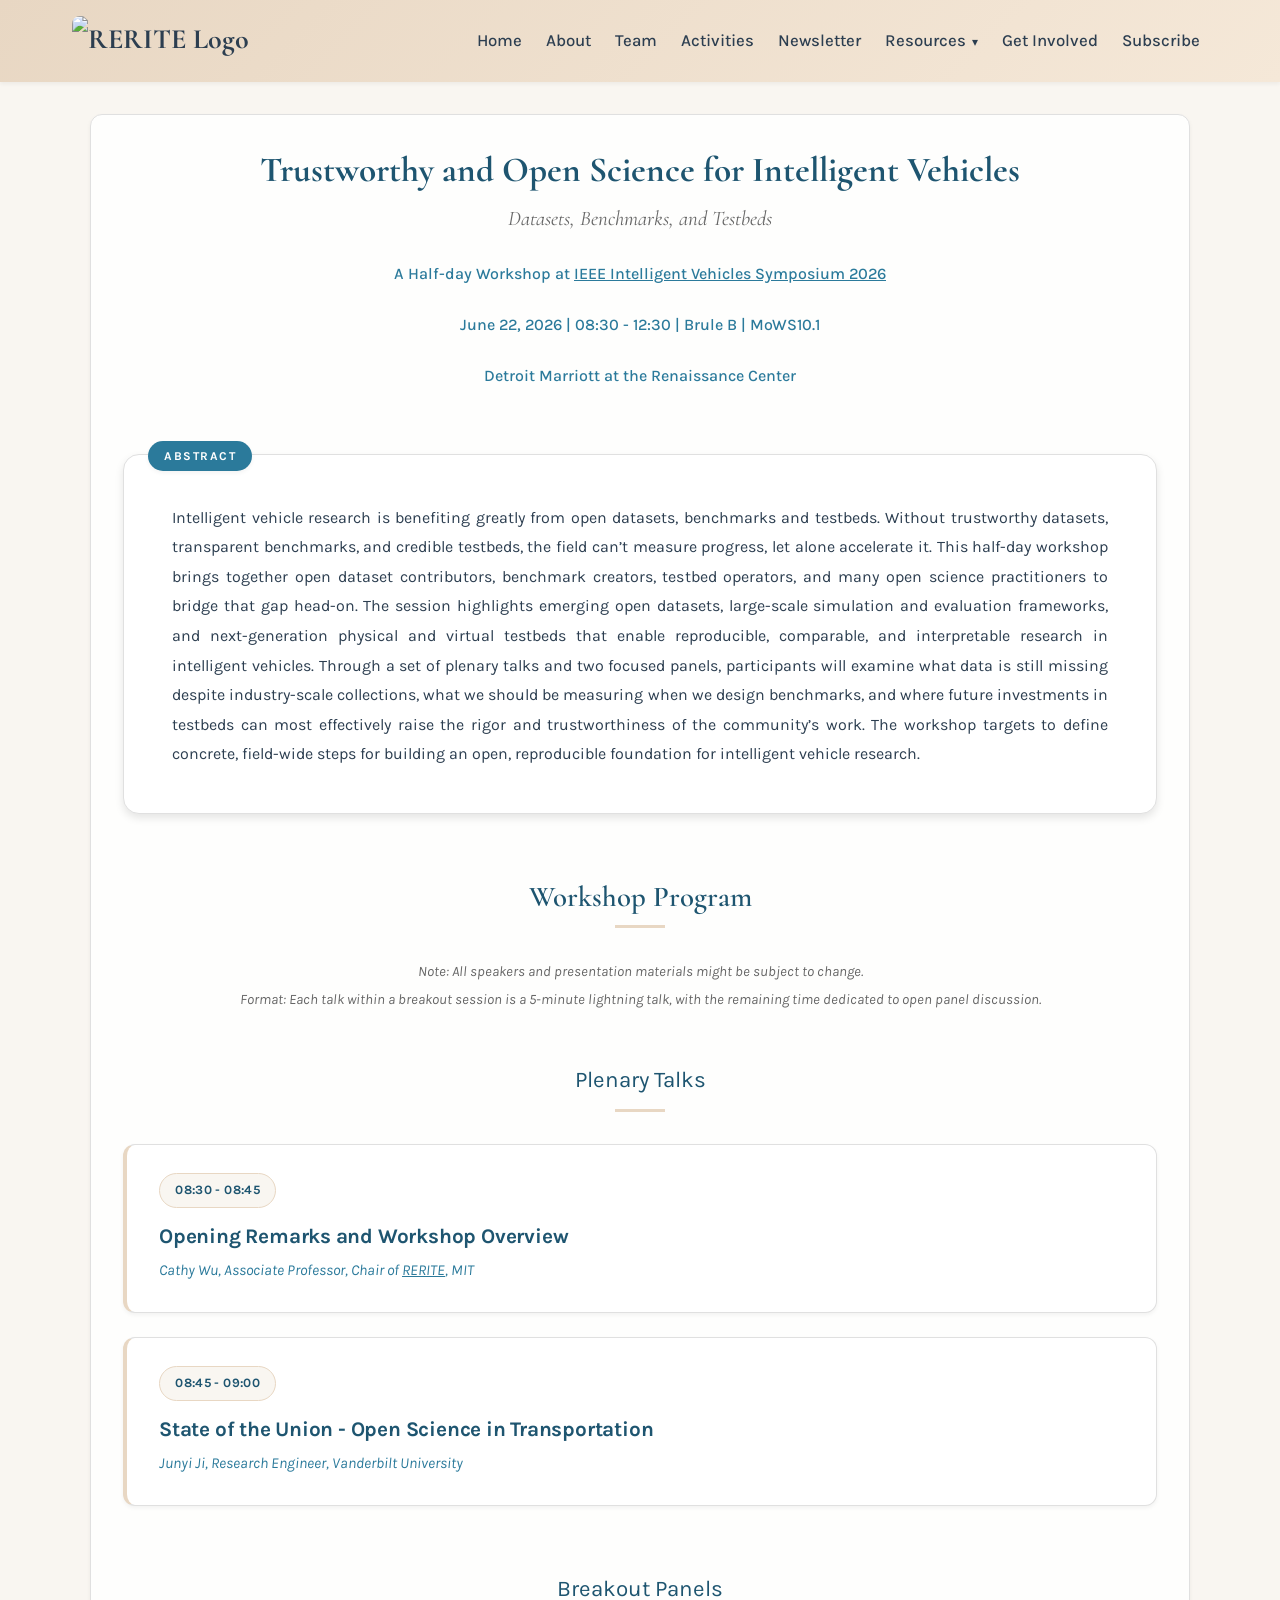
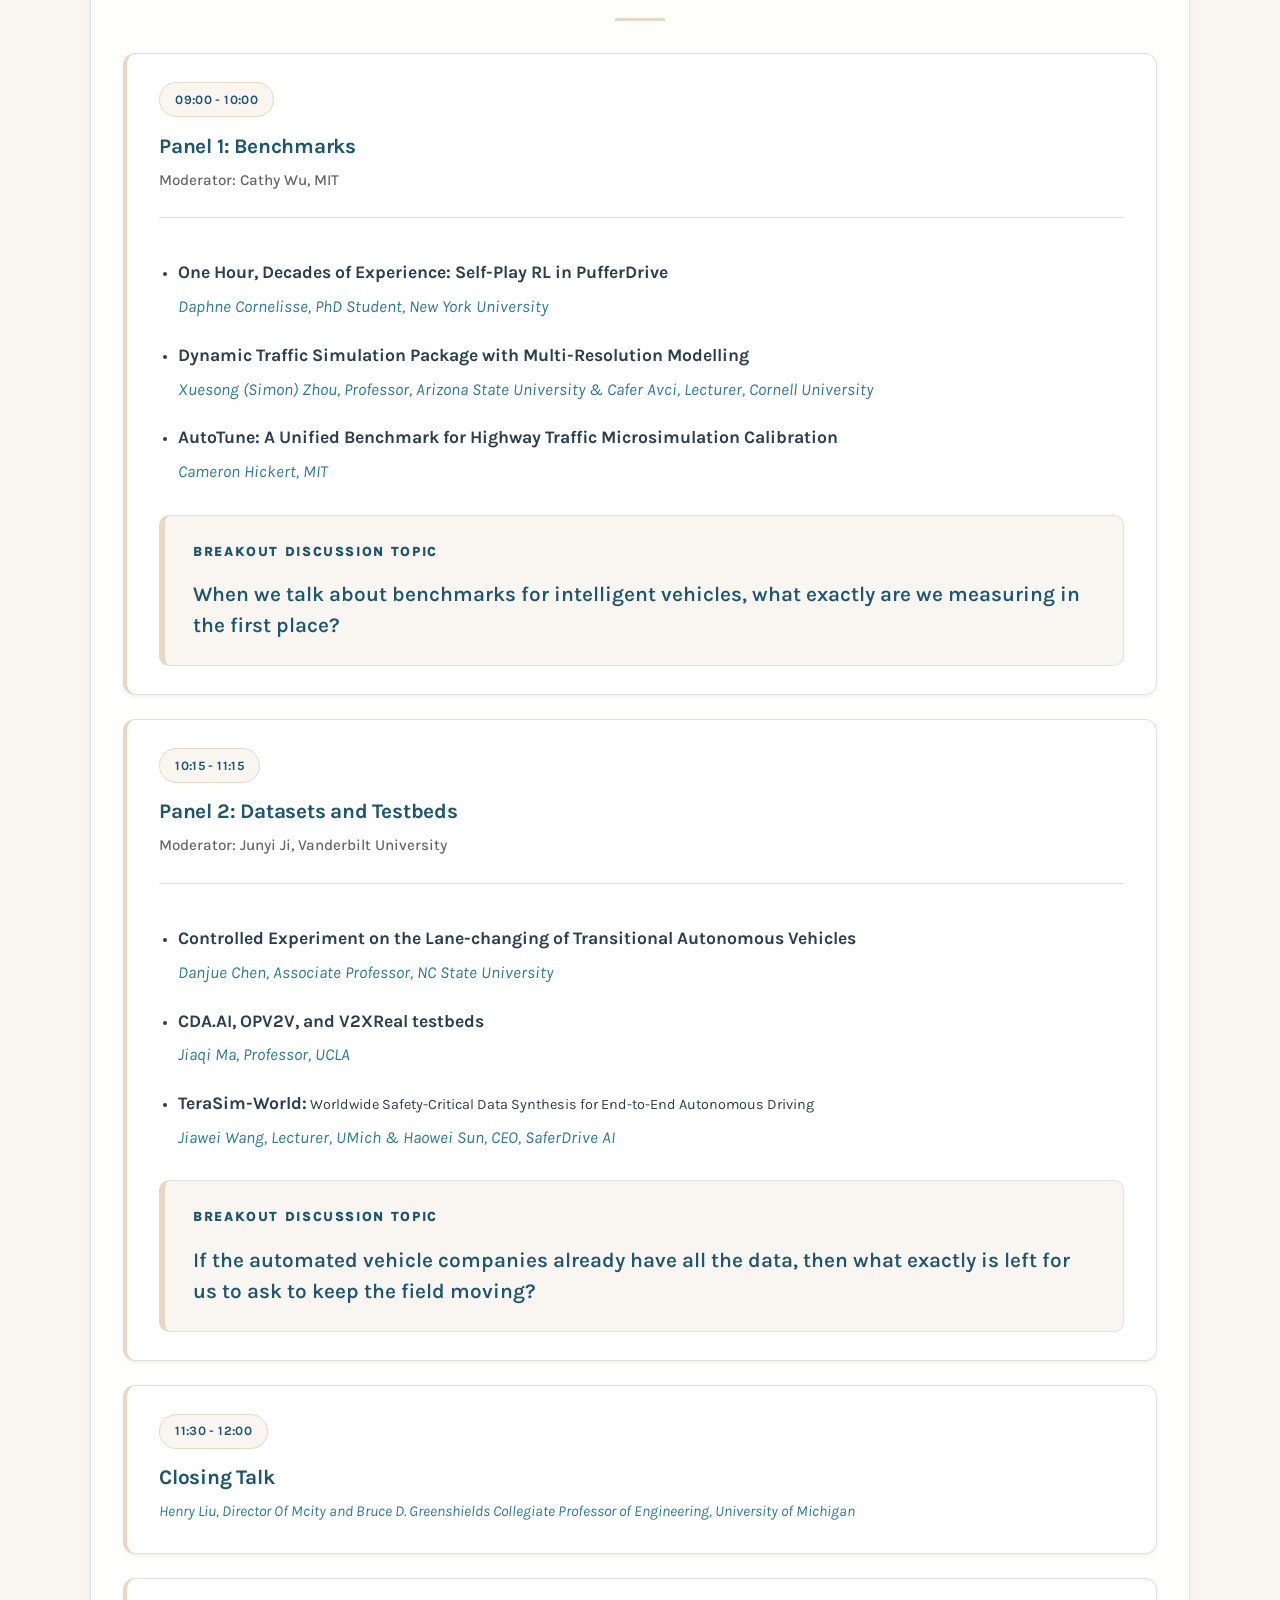
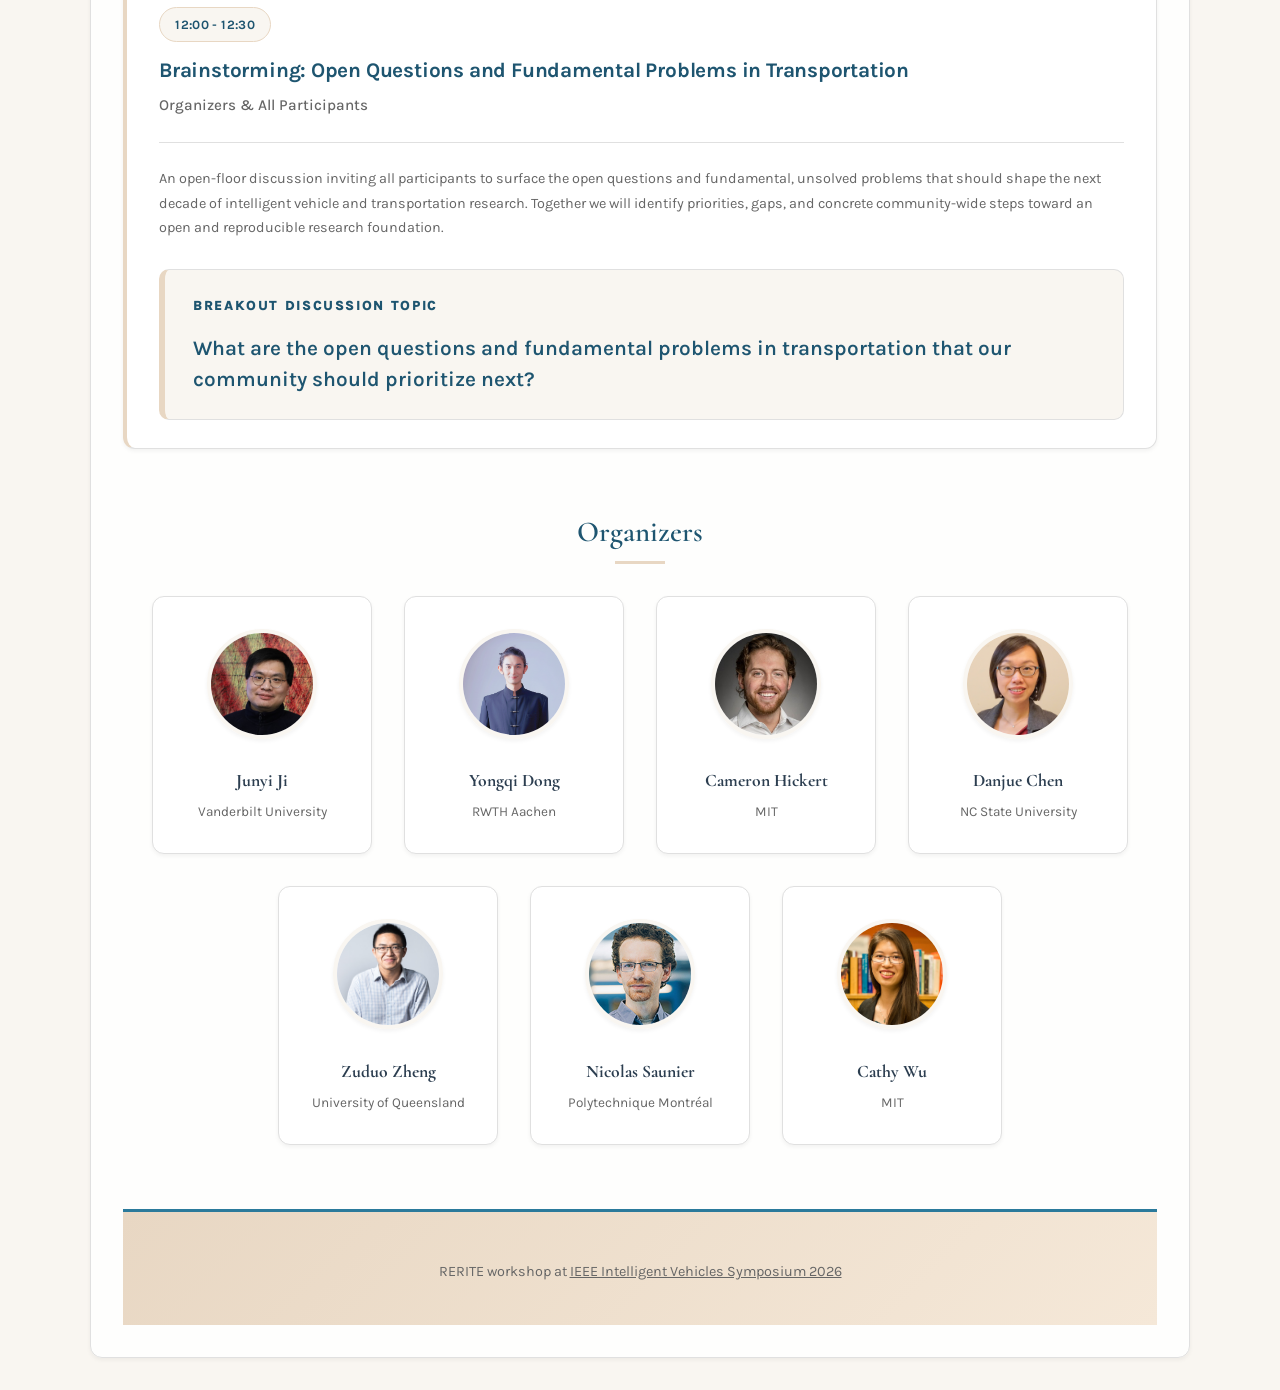
==== commit 0b54ef28: "Update" ====
--- a/index.html
+++ b/index.html
@@ -432,6 +432,11 @@
                 <span class="organizer-name">Yongqi Dong</span>
                 <span class="organizer-affiliation">RWTH Aachen</span>
             </a>
+            <a href="https://idss.mit.edu/staff/cameron-hickert/" class="organizer-card">
+                <img src="images/organizers/HICKERT_Cameron.jpg" alt="Cameron Hickert" class="organizer-photo" onerror="this.src='https://ui-avatars.com/api/?name=Cameron+HICKERT&background=0D7377&color=fff'">
+                <span class="organizer-name">Cameron Hickert</span>
+                <span class="organizer-affiliation">MIT</span>
+            </a>
             <a href="https://ccee.ncsu.edu/people/danjuechen/" class="organizer-card">
                 <img src="images/organizers/danjue-chen.png" alt="Danjue Chen" class="organizer-photo" onerror="this.src='https://ui-avatars.com/api/?name=Danjue+Chen&background=0D7377&color=fff'">
                 <span class="organizer-name">Danjue Chen</span>
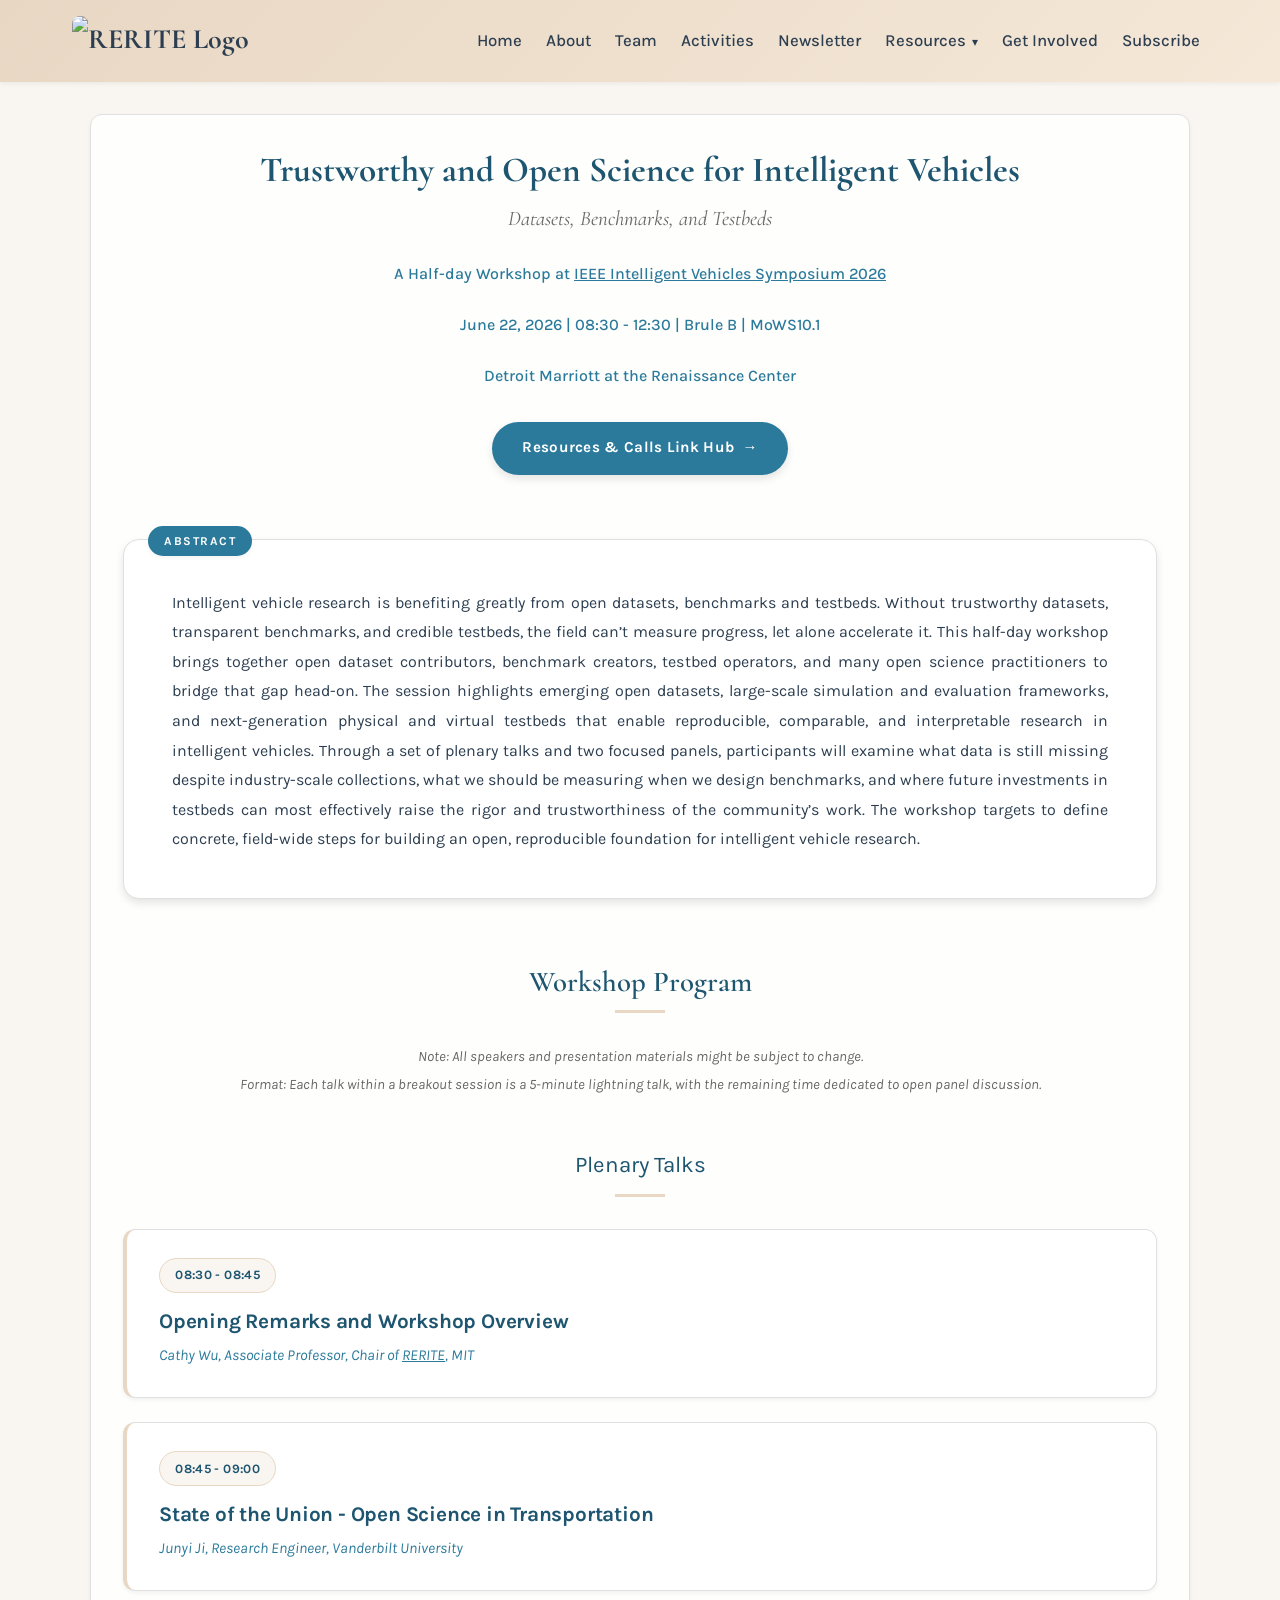
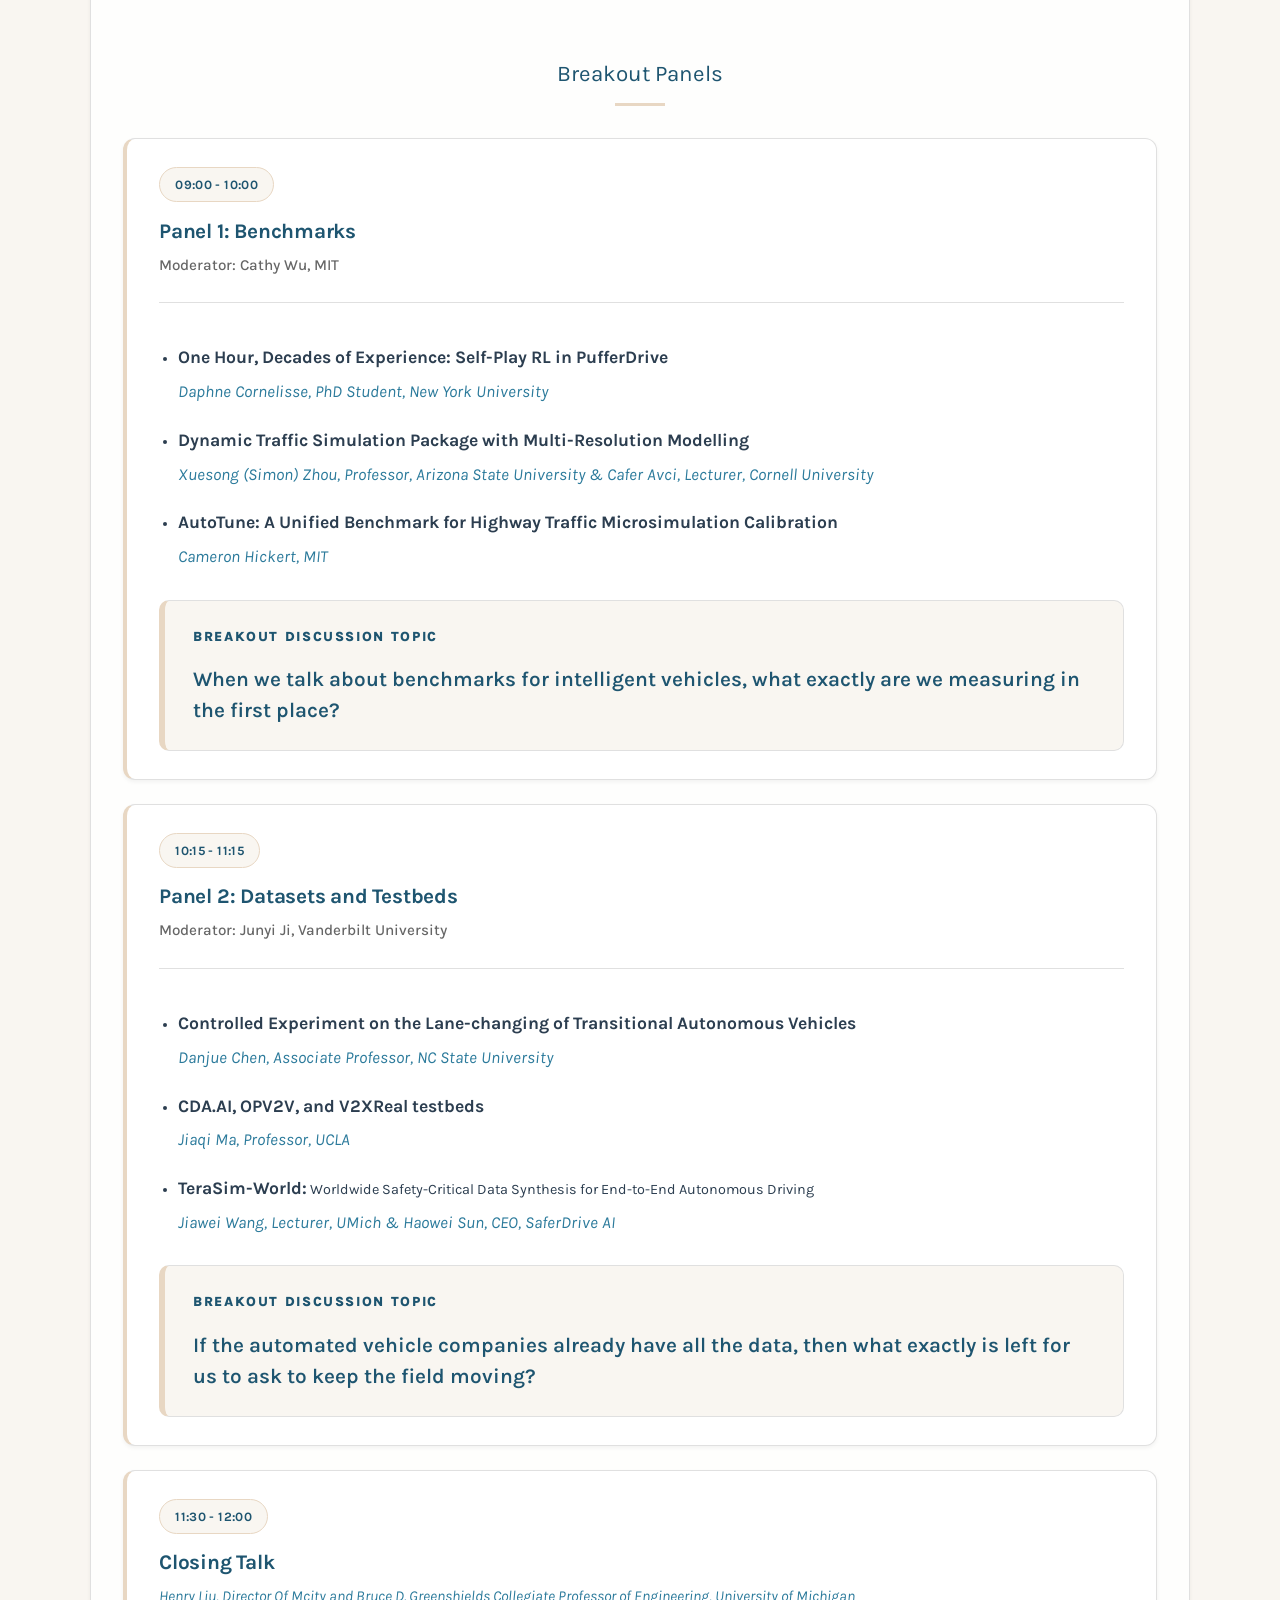
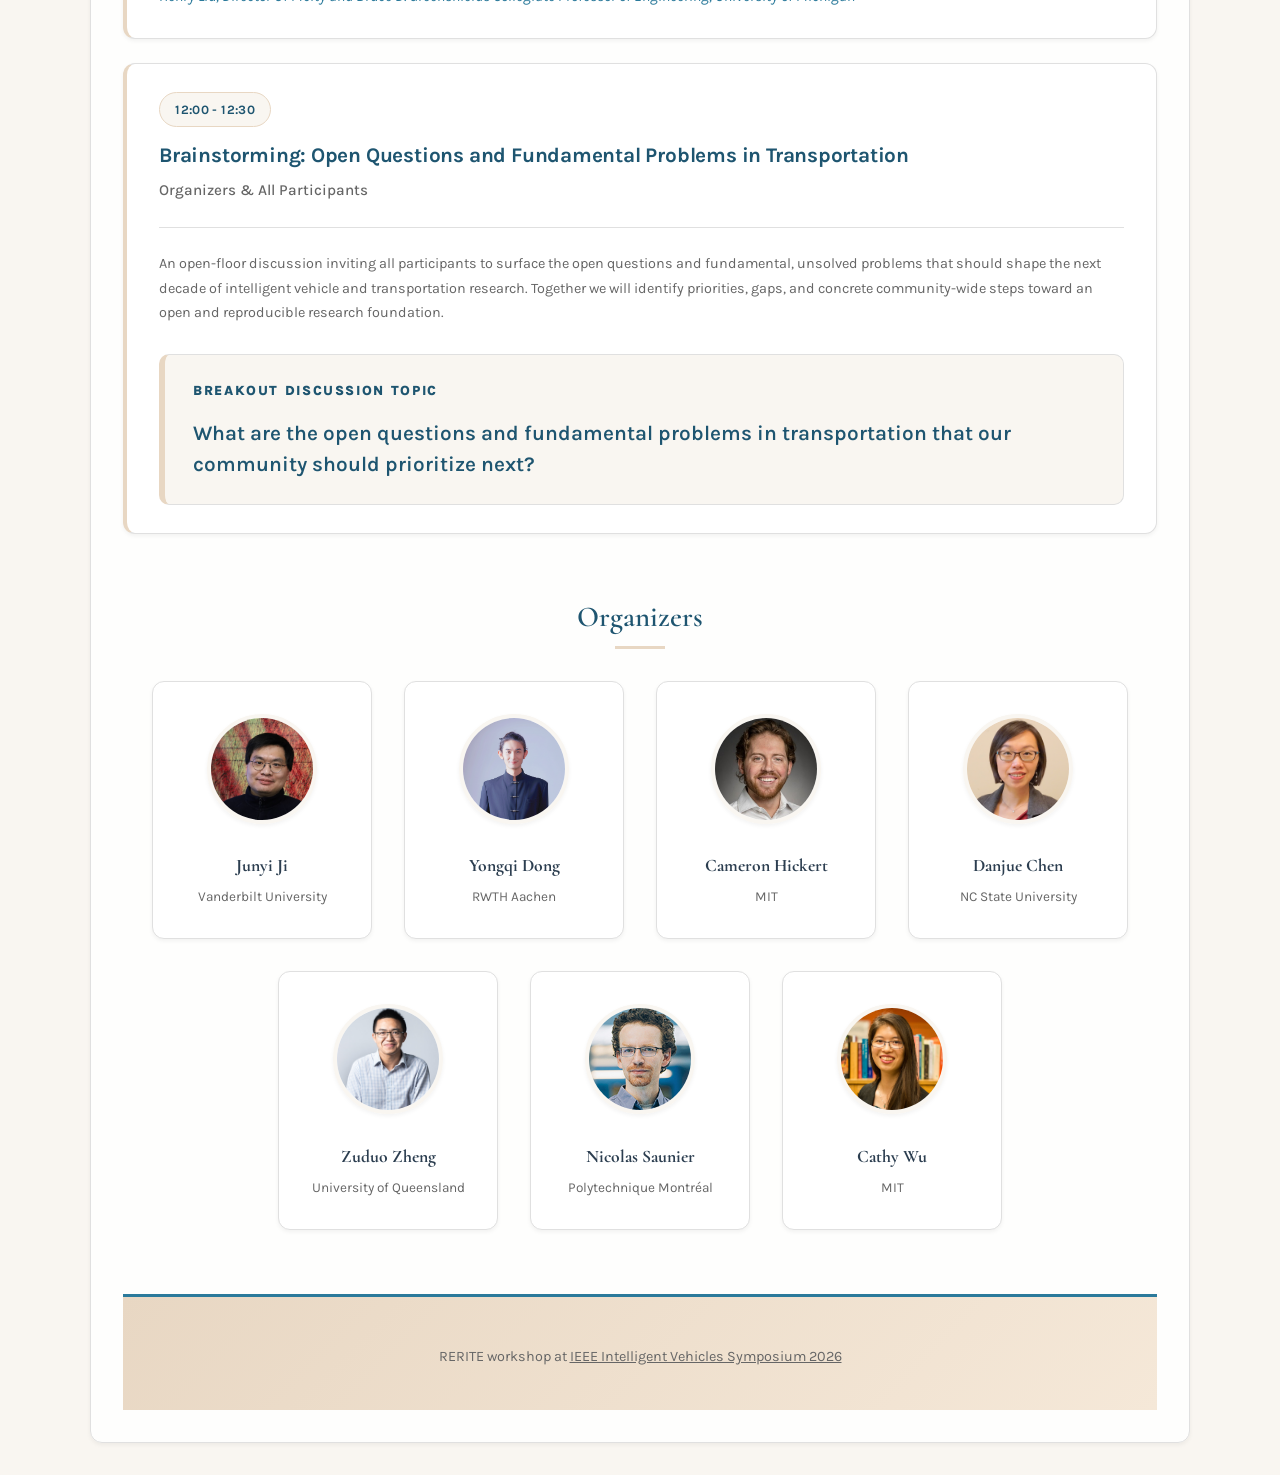
==== commit d687ed5c: "Update" ====
--- a/index.html
+++ b/index.html
@@ -48,6 +48,39 @@
         margin-top: 1.5rem;
         font-weight: 500;
         color: var(--primary-color);
+    }
+
+    .header-cta {
+        display: inline-flex;
+        align-items: center;
+        gap: 0.5rem;
+        margin-top: 2rem;
+        padding: 0.85rem 1.9rem;
+        background: var(--primary-color);
+        color: #fff;
+        font-weight: 700;
+        font-size: 0.95rem;
+        letter-spacing: 0.02em;
+        text-decoration: none;
+        border-radius: 40px;
+        box-shadow: var(--shadow-md);
+        transition: var(--transition);
+    }
+
+    .header-cta:hover {
+        background: var(--primary-dark);
+        transform: translateY(-2px);
+        box-shadow: var(--shadow-lg);
+        color: #fff;
+    }
+
+    .header-cta::after {
+        content: "\2192";
+        transition: var(--transition);
+    }
+
+    .header-cta:hover::after {
+        margin-left: 3px;
     }
 
     .abstract-box {
@@ -324,6 +357,7 @@
         <div class="event-info">A Half-day Workshop at <a href="https://ieee-iv.org/2026/" target="_blank" style="color: inherit; text-decoration: underline;">IEEE Intelligent Vehicles Symposium 2026</a></div>
         <div class="event-info">June 22, 2026 | 08:30 - 12:30 | Brule B | MoWS10.1</div>
         <div class="event-info">Detroit Marriott at the Renaissance Center</div>
+        <a href="linkhub.html" class="header-cta">Resources &amp; Calls Link Hub</a>
     </header>
 
     <div class="abstract-box">
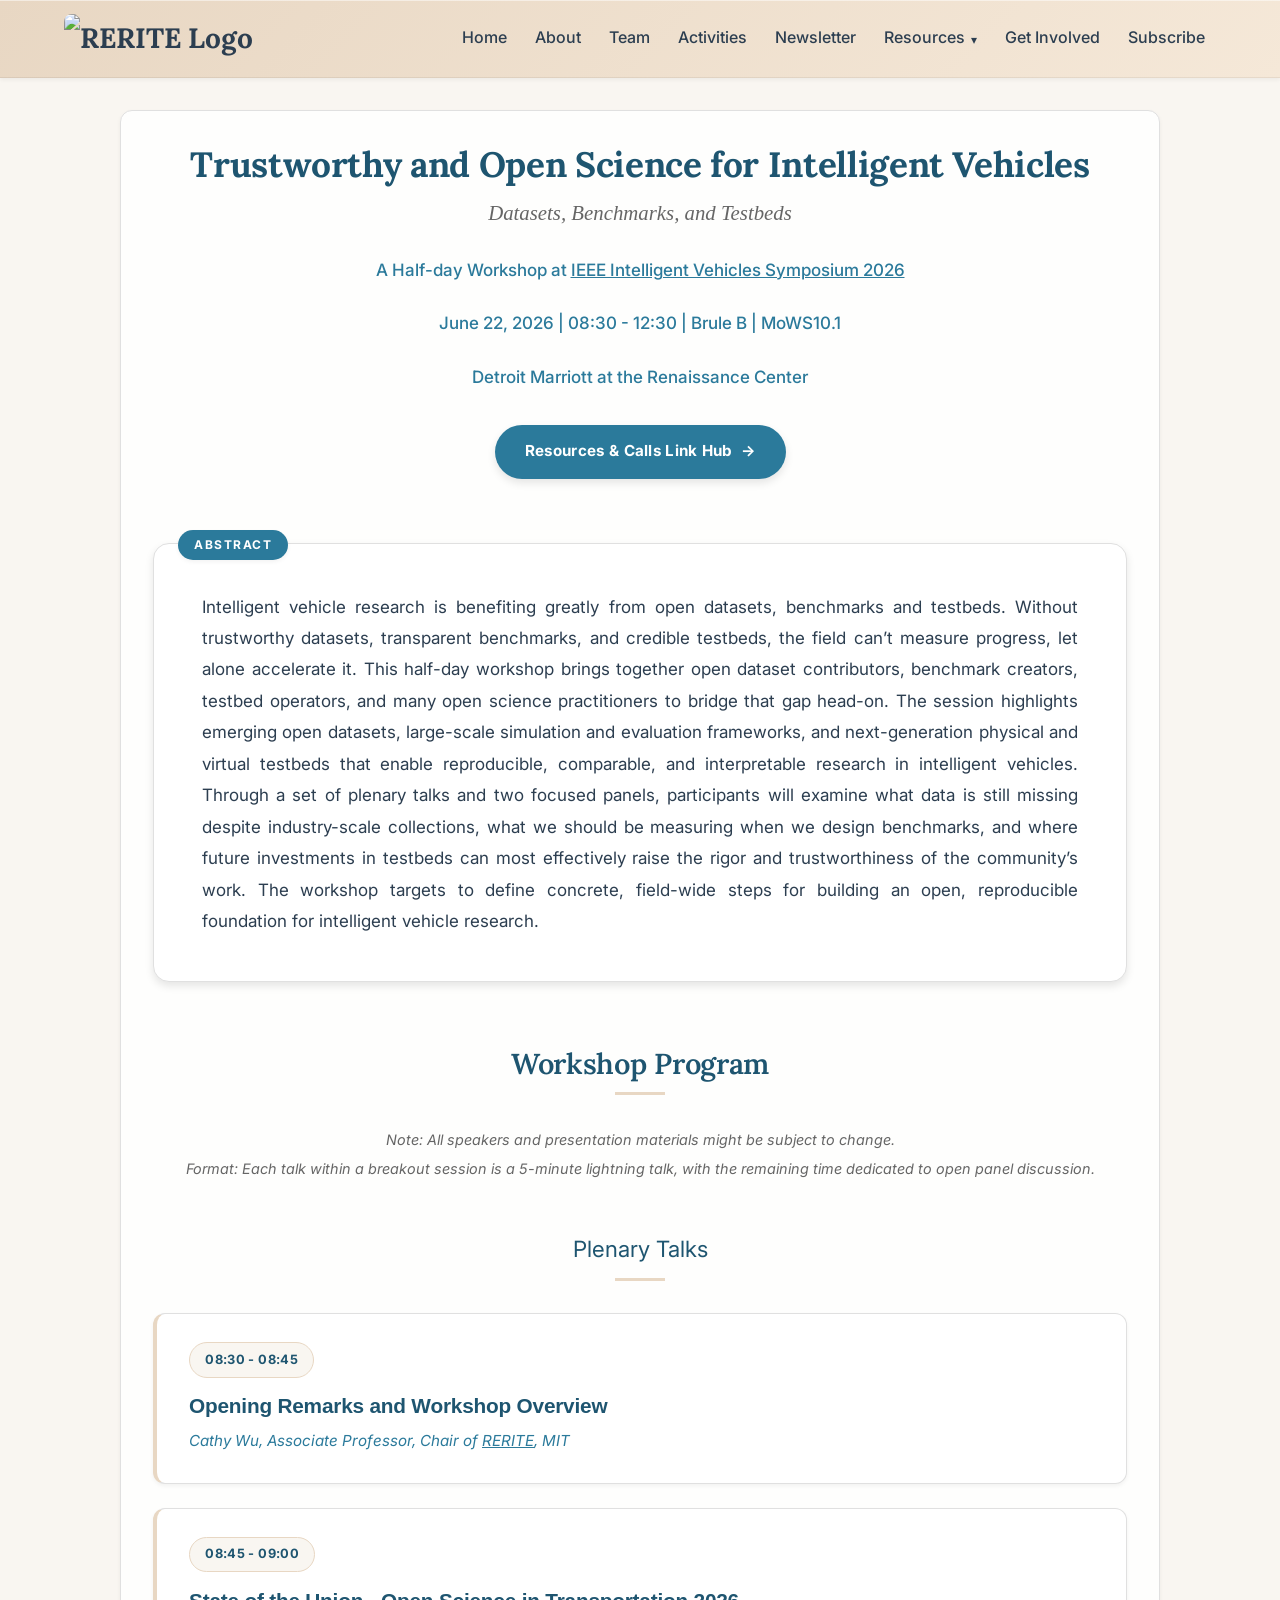
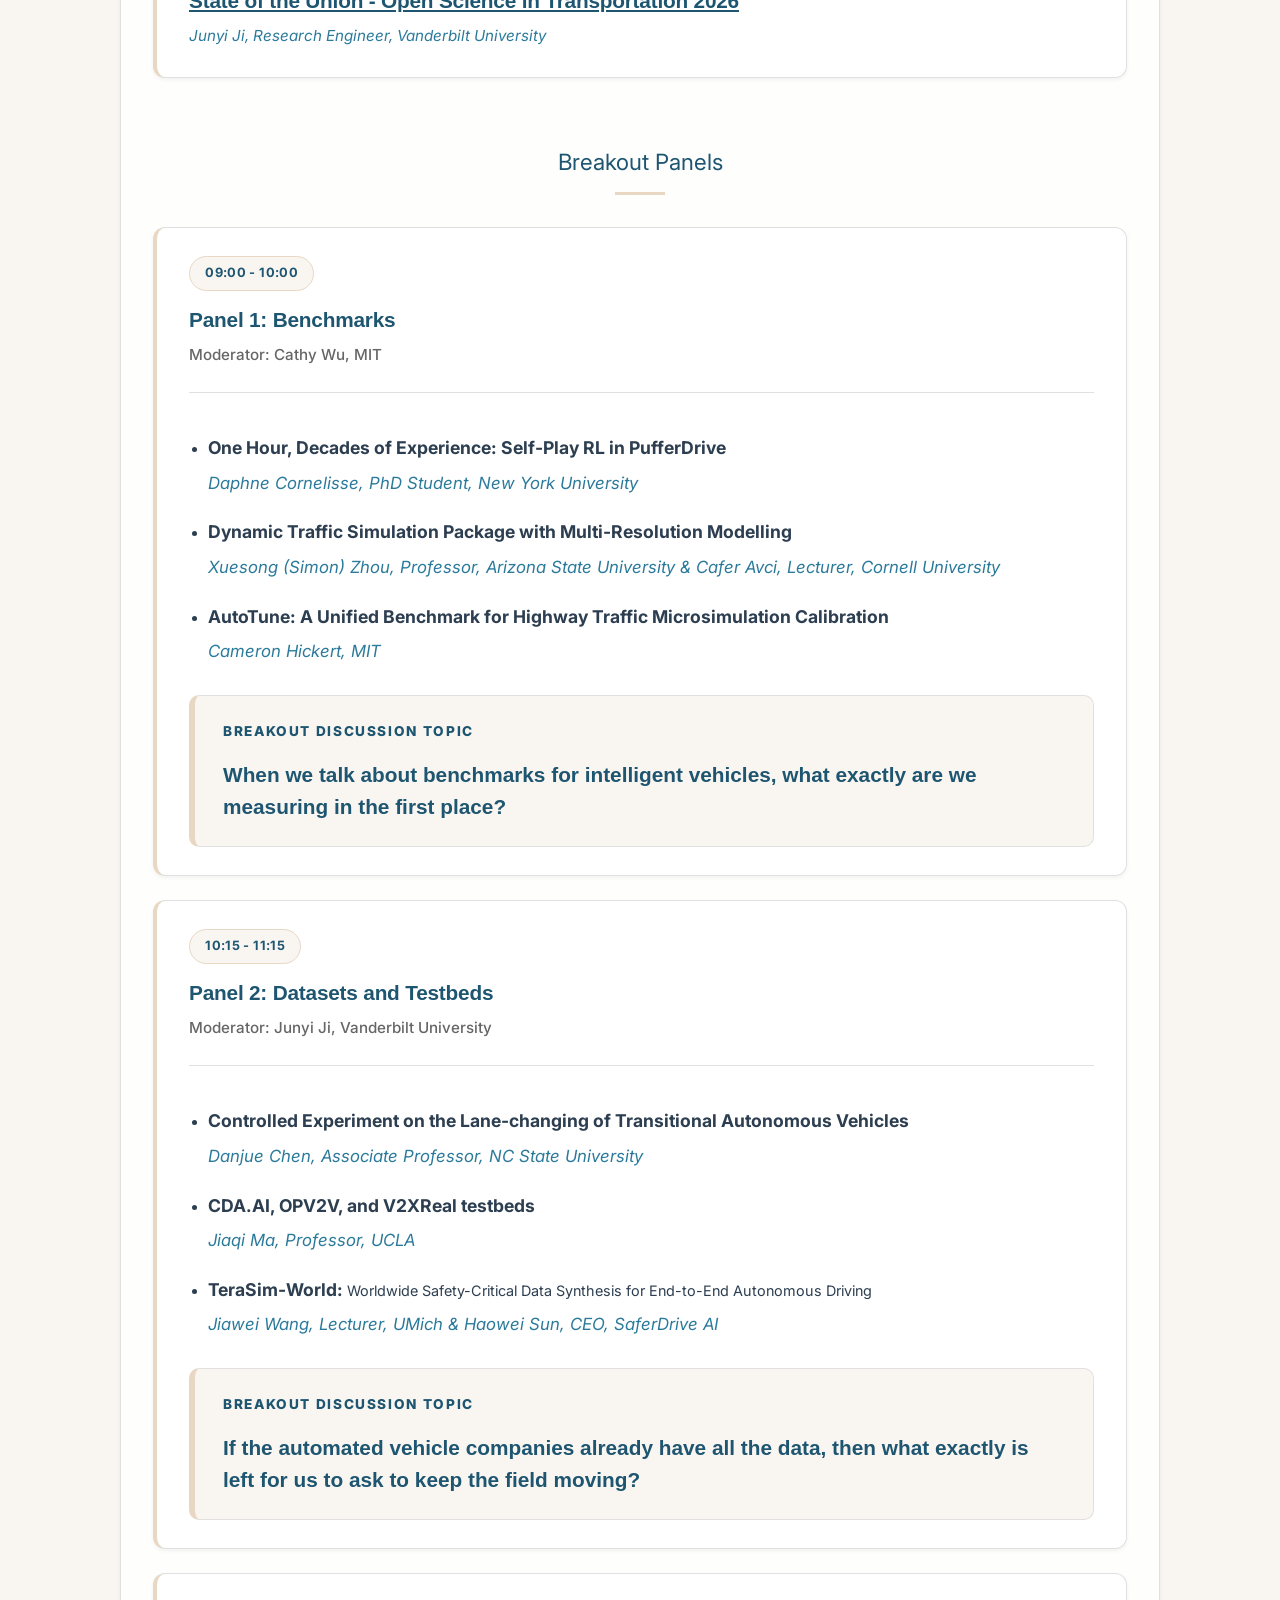
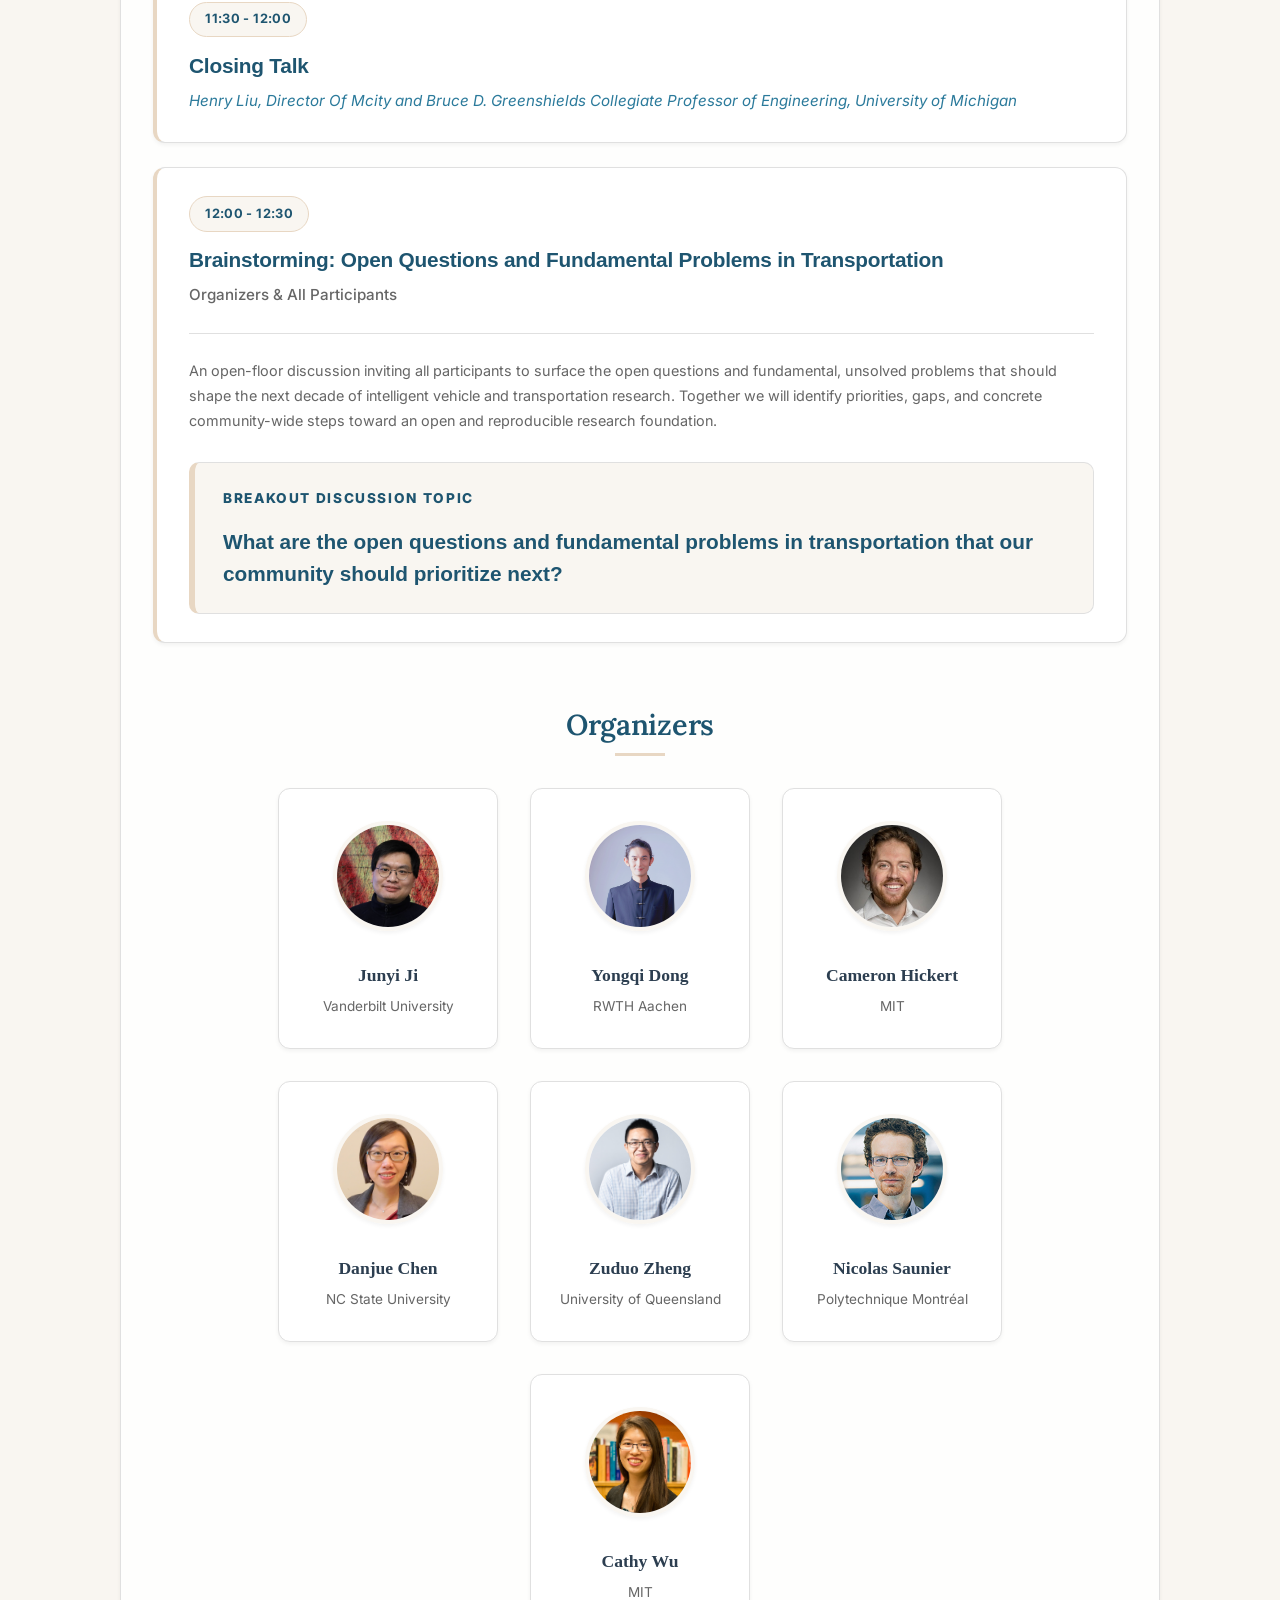
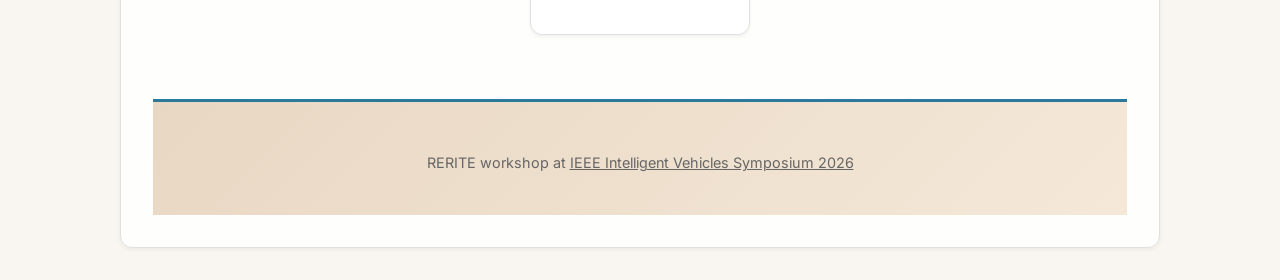
==== commit 69dce713: "Update slide" ====
--- a/index.html
+++ b/index.html
@@ -381,7 +381,7 @@
 
         <div class="session-card">
             <div class="time-slot">08:45 - 09:00</div>
-            <div class="session-title">State of the Union - Open Science in Transportation</div>
+            <div class="session-title"><a href="files/IV26-State-of-the-Union.pdf" target="_blank" style="color: inherit; text-decoration: underline;">State of the Union - Open Science in Transportation 2026</a></div>
             <div class="speaker">Junyi Ji, Research Engineer, Vanderbilt University</div>
         </div>
     </section>
--- a/styles.css
+++ b/styles.css
@@ -1,8 +1,12 @@
 /* Import Fonts */
-@import url('https://fonts.googleapis.com/css2?family=Cormorant:wght@300;400;500;600;700&family=Karla:wght@300;400;500;600;700&display=swap');
+@import url('https://fonts.googleapis.com/css2?family=Lora:wght@400;500;600;700&family=Inter:wght@300;400;500;600;700&display=swap');
 
 /* CSS Variables - Velasca Mediterranean Palette */
 :root {
+  /* Typography — warm, natural, highly readable pairing */
+  --font-heading: 'Lora', Georgia, 'Times New Roman', serif;
+  --font-body: 'Inter', -apple-system, BlinkMacSystemFont, 'Segoe UI', Roboto, Helvetica, Arial, sans-serif;
+
   --primary-color: #2B7A9B;
   --primary-dark: #1e5570;
   --primary-light: #4a9bbe;
@@ -15,6 +19,23 @@
   --shadow-md: 0 4px 8px rgba(0,0,0,0.1);
   --shadow-lg: 0 8px 24px rgba(0,0,0,0.15);
   --transition: all 0.3s ease;
+
+  /* Width of the content card. Default is the narrow reading column; pages
+     with full-width components opt into the wide layout below. */
+  --page-max: 1040px;
+}
+
+/* Pages containing grids, carousels or wide tables use the full width, so
+   their section headings line up with the components below them. (One flat
+   :has() — note :has() cannot be nested inside another :has().) */
+body:has(.news-carousel-container),
+body:has(.start-cards),
+body:has(.grid),
+body:has(.team-grid),
+body:has(.involvement-options),
+body:has(.image-grid),
+body:has(.fancy-table-container.wide) {
+  --page-max: 1320px;
 }
 
 /* Reset and Base Styles */
@@ -25,18 +46,22 @@
 }
 
 body {
-  font-family: 'Karla', -apple-system, BlinkMacSystemFont, 'Segoe UI', sans-serif;
-  font-size: 16px;
-  line-height: 1.7;
+  font-family: var(--font-body);
+  font-size: 17px;
+  line-height: 1.75;
   color: var(--text-dark);
   background-color: var(--bg-cream);
+  -webkit-font-smoothing: antialiased;
+  -moz-osx-font-smoothing: grayscale;
+  text-rendering: optimizeLegibility;
 }
 
 /* Typography */
 h1, h2, h3, h4, h5, h6 {
-  font-family: 'Cormorant', Georgia, serif;
-  font-weight: 600;
-  line-height: 1.3;
+  font-family: var(--font-heading);
+  font-weight: 600;
+  line-height: 1.25;
+  letter-spacing: -0.01em;
   margin-bottom: 1rem;
   color: var(--text-dark);
 }
@@ -52,7 +77,9 @@
   margin-left: auto !important;
   margin-right: auto !important;
   margin-bottom: 1.5rem;
-  max-width: 800px;
+  /* Wide enough for the long homepage title on one line; on narrower
+     pages/screens it is capped by the content card and wraps naturally. */
+  max-width: 1200px;
 }
 
 /* Quarto page subtitle */
@@ -104,23 +131,28 @@
 /* Navigation */
 .navbar {
   background: linear-gradient(135deg, var(--secondary-color) 0%, #f5e8d8 100%);
-  padding: 1rem 0;
-  box-shadow: var(--shadow-sm);
+  padding: 0.85rem 0;
+  border-bottom: 1px solid rgba(0, 0, 0, 0.06);
+  box-shadow: 0 1px 0 rgba(255, 255, 255, 0.5) inset, var(--shadow-sm);
   position: sticky;
   top: 0;
   z-index: 1000;
 }
 
 .navbar .container {
+  /* The 8-item menu needs the full width, so the bar always uses the wide
+     measure (matches grid/landing pages; narrower reading pages sit as a
+     centred card beneath it). */
+  max-width: min(1320px, calc(100vw - 4rem));
   display: flex;
   align-items: center;
   justify-content: space-between;
-  gap: 1.5rem;
+  gap: 2rem;
   position: relative;
 }
 
 .navbar-brand {
-  font-family: 'Cormorant', Georgia, serif;
+  font-family: var(--font-heading);
   font-size: 1.75rem;
   font-weight: 700;
   color: var(--text-dark) !important;
@@ -155,13 +187,13 @@
   display: flex;
   align-items: center;
   list-style: none;
-  gap: 0.5rem;
+  gap: 0.35rem;
   margin-left: auto;
 }
 
-@media (max-width: 1200px) {
+@media (max-width: 1100px) {
   .navbar-nav {
-    gap: 0.25rem;
+    gap: 0.15rem;
   }
 }
 
@@ -170,20 +202,40 @@
 }
 
 .nav-link {
-  font-family: 'Karla', sans-serif !important;
-  font-size: 1.05rem;
+  position: relative;
+  font-family: var(--font-body) !important;
+  font-size: 1rem;
   font-weight: 500;
   color: var(--text-dark) !important;
   text-decoration: none !important;
-  padding: 0.3rem 0.5rem;
-  border-radius: 4px;
-  transition: var(--transition);
+  padding: 0.4rem 0.7rem;
+  border-radius: 6px;
+  transition: color 0.2s ease, background-color 0.2s ease;
+}
+
+/* Clean animated underline accent (skip the dropdown toggle, whose
+   ::after is its caret) */
+.nav-link:not(.dropdown-toggle)::after {
+  content: '';
+  position: absolute;
+  left: 0.7rem;
+  right: 0.7rem;
+  bottom: 0.1rem;
+  height: 2px;
+  background: var(--primary-color);
+  border-radius: 2px;
+  transform: scaleX(0);
+  transform-origin: left center;
+  transition: transform 0.25s ease;
 }
 
 .nav-link:hover {
-  background-color: rgba(43, 122, 155, 0.1);
   color: var(--primary-color) !important;
   text-decoration: none !important;
+}
+
+.nav-link:not(.dropdown-toggle):hover::after {
+  transform: scaleX(1);
 }
 
 .nav-btn {
@@ -210,15 +262,26 @@
 .dropdown-menu {
   display: none;
   position: absolute;
+  top: calc(100% + 0.5rem);
+  right: 0;
+  left: auto;
+  min-width: 240px;
+  background: #fff;
+  border: 1px solid var(--border-color);
+  border-radius: 10px;
+  box-shadow: var(--shadow-lg);
+  padding: 1rem;
+  z-index: 1200;
+}
+
+/* Hover bridge so the menu doesn't close in the gap above it */
+.dropdown::after {
+  content: '';
+  position: absolute;
   top: 100%;
   left: 0;
-  min-width: 220px;
-  background: #fff;
-  border: 1px solid var(--border-color);
-  border-radius: 8px;
-  box-shadow: var(--shadow-md);
-  padding: 1.25rem 1rem 1rem;
-  z-index: 1200;
+  right: 0;
+  height: 0.5rem;
 }
 
 .dropdown:hover .dropdown-menu,
@@ -350,9 +413,13 @@
   padding: 0 2rem;
 }
 
-/* Centered content wrapper for float/boxed layout */
+/* Centered content wrapper for float/boxed layout.
+   Width comes from --page-max (set per page type near the top of this file):
+   reading pages get a narrower column, grid/table pages get the full width.
+   Both this card and the navbar use the same formula, so their edges line up,
+   and the calc() guarantees a 2rem gutter on either side at any viewport. */
 .content-container {
-  max-width: 1100px;
+  max-width: min(var(--page-max), calc(100vw - 4rem));
   margin: 2rem auto;
   padding: 2rem;
   background: rgba(255,255,255,0.85);
@@ -361,27 +428,63 @@
   box-shadow: var(--shadow-sm);
 }
 
-@media (max-width: 1200px) {
-  .content-container {
-    max-width: 960px;
-  }
-}
-
 @media (max-width: 992px) {
   .content-container {
-    max-width: 820px;
     margin: 1.5rem auto;
-    padding: 1.5rem;
   }
 }
 
 @media (max-width: 768px) {
   .content-container {
-    max-width: 100%;
     margin: 1rem auto;
     padding: 1rem;
     border-radius: 10px;
   }
+}
+
+/* Clearer hierarchy and rhythm for top-level section headings */
+.content-container > h2 {
+  margin-top: 2.75rem;
+  padding-bottom: 0.4rem;
+  border-bottom: 2px solid var(--secondary-color);
+}
+
+.content-container > h3 {
+  margin-top: 2rem;
+}
+
+/* Prose body text reads better at full dark tone than muted grey */
+.content-container > p,
+.content-container > ul,
+.content-container > ol {
+  color: var(--text-dark);
+}
+
+.content-container > ul,
+.content-container > ol {
+  padding-left: 1.4rem;
+  margin-bottom: 1.25rem;
+}
+
+.content-container > ul li,
+.content-container > ol li {
+  margin-bottom: 0.5rem;
+}
+
+/* Blockquote — e.g. the reproducibility statement on the prize page */
+.content-container blockquote {
+  margin: 1.75rem 0;
+  padding: 1.25rem 1.5rem;
+  background: #fff;
+  border-left: 4px solid var(--primary-color);
+  border-radius: 0 10px 10px 0;
+  box-shadow: var(--shadow-sm);
+  color: var(--text-dark);
+  font-size: 1rem;
+}
+
+.content-container blockquote p:last-child {
+  margin-bottom: 0;
 }
 
 /* Hero Section */
@@ -429,7 +532,7 @@
 
 /* Buttons */
 .btn {
-  font-family: 'Karla', sans-serif;
+  font-family: var(--font-body);
   font-size: 1rem;
   font-weight: 600;
   padding: 0.875rem 2rem;
@@ -492,7 +595,7 @@
 }
 
 .section-title {
-  font-family: 'Cormorant', Georgia, serif;
+  font-family: var(--font-heading);
   font-size: 2.5rem;
   font-weight: 700;
   text-align: center;
@@ -565,7 +668,7 @@
 }
 
 .news-card .date {
-  font-family: 'Karla', sans-serif;
+  font-family: var(--font-body);
   font-size: 0.875rem;
   color: var(--primary-color);
   font-weight: 600;
@@ -575,7 +678,7 @@
 }
 
 .news-date {
-  font-family: 'Karla', sans-serif;
+  font-family: var(--font-body);
   font-size: 0.875rem;
   color: var(--primary-color);
   font-weight: 600;
@@ -585,7 +688,7 @@
 }
 
 .news-card h3 {
-  font-family: 'Karla', sans-serif !important;
+  font-family: var(--font-body) !important;
   font-size: 1.25rem;
   font-weight: 600;
   margin-bottom: 0.75rem;
@@ -697,7 +800,7 @@
 }
 
 .start-card h3 {
-  font-family: 'Karla', sans-serif !important;
+  font-family: var(--font-body) !important;
   font-size: 1.5rem;
   font-weight: 600;
   margin-bottom: 1rem;
@@ -776,7 +879,7 @@
 }
 
 .team-member h3 {
-  font-family: 'Cormorant', Georgia, serif;
+  font-family: var(--font-heading);
   font-size: 1.5rem;
   font-weight: 600;
   margin-bottom: 0.5rem;
@@ -818,7 +921,7 @@
 }
 
 .timeline-item h3 {
-  font-family: 'Karla', sans-serif !important;
+  font-family: var(--font-body) !important;
   font-size: 1.5rem;
   font-weight: 600;
   color: var(--text-dark);
@@ -898,7 +1001,7 @@
 }
 
 .activity-card h3 {
-  font-family: 'Karla', sans-serif !important;
+  font-family: var(--font-body) !important;
   font-size: 1.25rem;
   font-weight: 600;
   color: var(--text-dark);
@@ -1064,7 +1167,7 @@
 }
 
 .post-card h3 {
-  font-family: 'Karla', sans-serif !important;
+  font-family: var(--font-body) !important;
   font-size: 1.25rem;
   font-weight: 600;
   color: var(--text-dark);
@@ -1151,7 +1254,7 @@
 }
 
 .involvement-card h3 {
-  font-family: 'Karla', sans-serif !important;
+  font-family: var(--font-body) !important;
   font-size: 1.5rem;
   font-weight: 600;
   color: var(--primary-color);
@@ -1176,6 +1279,8 @@
 
 /* Fancy Table Styling */
 .fancy-table-container {
+  /* Simple tables align with the prose reading column by default */
+  max-width: 760px;
   margin: 2rem 0;
   border-radius: 12px;
   overflow-x: auto;
@@ -1185,6 +1290,11 @@
   border: 1px solid var(--border-color);
 }
 
+/* Wide tables (many columns) opt out of the narrow reading column */
+.fancy-table-container.wide {
+  max-width: 100%;
+}
+
 .fancy-table {
   width: 100%;
   border-collapse: collapse;
@@ -1192,11 +1302,8 @@
   margin: 0 !important;
 }
 
+/* Shrink padding/type for all tables on smaller screens */
 @media (max-width: 900px) {
-  .fancy-table {
-    min-width: 760px;
-  }
-
   .fancy-table th {
     padding: 0.9rem 0.75rem;
     font-size: 1rem;
@@ -1208,42 +1315,61 @@
     line-height: 1.5;
   }
 
+  /* Only wide tables need to scroll horizontally before stacking */
+  .fancy-table-container.wide .fancy-table {
+    min-width: 760px;
+  }
+
   .badge-status {
     display: inline-block;
     white-space: nowrap;
   }
 }
 
+/* Simple (2-column) tables: stay tabular on mobile, just tighter */
+@media (max-width: 600px) {
+  .fancy-table-container:not(.wide) .fancy-table th,
+  .fancy-table-container:not(.wide) .fancy-table td {
+    padding: 0.75rem 0.7rem;
+    font-size: 0.9rem;
+  }
+}
+
+/* Wide tables: collapse into stacked cards on mobile */
 @media (max-width: 700px) {
-  .fancy-table-container {
+  .fancy-table-container.wide {
     overflow: visible;
-  }
-
-  .fancy-table {
+    border: none;
+    box-shadow: none;
+    border-radius: 0;
+  }
+
+  .fancy-table-container.wide .fancy-table {
     min-width: 0;
     background: transparent;
   }
 
-  .fancy-table thead {
+  .fancy-table-container.wide .fancy-table thead {
     display: none;
   }
 
-  .fancy-table tbody,
-  .fancy-table tr,
-  .fancy-table td {
+  .fancy-table-container.wide .fancy-table tbody,
+  .fancy-table-container.wide .fancy-table tr,
+  .fancy-table-container.wide .fancy-table td {
     display: block;
     width: 100%;
   }
 
-  .fancy-table tr {
+  .fancy-table-container.wide .fancy-table tr {
     background: white;
     border: 1px solid var(--border-color);
     border-radius: 10px;
     margin-bottom: 0.9rem;
     overflow: hidden;
-  }
-
-  .fancy-table td {
+    box-shadow: var(--shadow-sm);
+  }
+
+  .fancy-table-container.wide .fancy-table td {
     display: grid;
     grid-template-columns: minmax(115px, 42%) 1fr;
     gap: 0.6rem;
@@ -1251,27 +1377,27 @@
     border-bottom: 1px solid var(--border-color);
   }
 
-  .fancy-table tr:last-child td {
+  .fancy-table-container.wide .fancy-table tr:last-child td {
     border-bottom: 1px solid var(--border-color);
   }
 
-  .fancy-table td:last-child {
+  .fancy-table-container.wide .fancy-table td:last-child {
     border-bottom: none;
   }
 
-  .fancy-table td::before {
+  .fancy-table-container.wide .fancy-table td::before {
     font-weight: 700;
     color: var(--text-dark);
   }
 
-  .fancy-table td:nth-child(1)::before { content: "Requesting Member"; }
-  .fancy-table td:nth-child(2)::before { content: "Role Needed"; }
-  .fancy-table td:nth-child(3)::before { content: "Skills / Requirements"; }
-  .fancy-table td:nth-child(4)::before { content: "Tasks"; }
-  .fancy-table td:nth-child(5)::before { content: "Status"; }
-
-  .fancy-table tr:nth-child(even),
-  .fancy-table tr:hover {
+  .fancy-table-container.wide .fancy-table td:nth-child(1)::before { content: "Requesting Member"; }
+  .fancy-table-container.wide .fancy-table td:nth-child(2)::before { content: "Role Needed"; }
+  .fancy-table-container.wide .fancy-table td:nth-child(3)::before { content: "Skills / Requirements"; }
+  .fancy-table-container.wide .fancy-table td:nth-child(4)::before { content: "Tasks"; }
+  .fancy-table-container.wide .fancy-table td:nth-child(5)::before { content: "Status"; }
+
+  .fancy-table-container.wide .fancy-table tr:nth-child(even),
+  .fancy-table-container.wide .fancy-table tr:hover {
     background: white;
   }
 }
@@ -1281,7 +1407,7 @@
   color: white !important;
   padding: 1.25rem 1rem;
   text-align: left;
-  font-family: 'Cormorant', serif;
+  font-family: var(--font-heading);
   font-size: 1.15rem;
   font-weight: 600;
   border: none;
@@ -1374,6 +1500,12 @@
   border-radius: 8px;
 }
 
+/* Lightbox/Zoom-in cursor for clickable images */
+img[lightbox], 
+.lightbox img {
+  cursor: zoom-in;
+}
+
 /* Generic responsive image utility class for consistency */
 .img-responsive {
   display: block;
@@ -1517,7 +1649,7 @@
 /* Newsletter Styles */
 .quarto-listing-category-title {
   color: var(--primary-color);
-  font-family: 'Cormorant', Georgia, serif;
+  font-family: var(--font-heading);
   font-weight: 600;
 }
 
@@ -1560,7 +1692,7 @@
 }
 
 .quarto-post .listing-title {
-  font-family: 'Cormorant', Georgia, serif;
+  font-family: var(--font-heading);
   font-size: 1.75rem;
   font-weight: 700;
   color: var(--primary-dark);
@@ -1586,7 +1718,7 @@
 
 .quarto-post .listing-date {
   display: inline-block;
-  font-family: 'Karla', sans-serif;
+  font-family: var(--font-body);
   color: var(--text-light);
   font-size: 0.85rem;
   text-transform: uppercase;
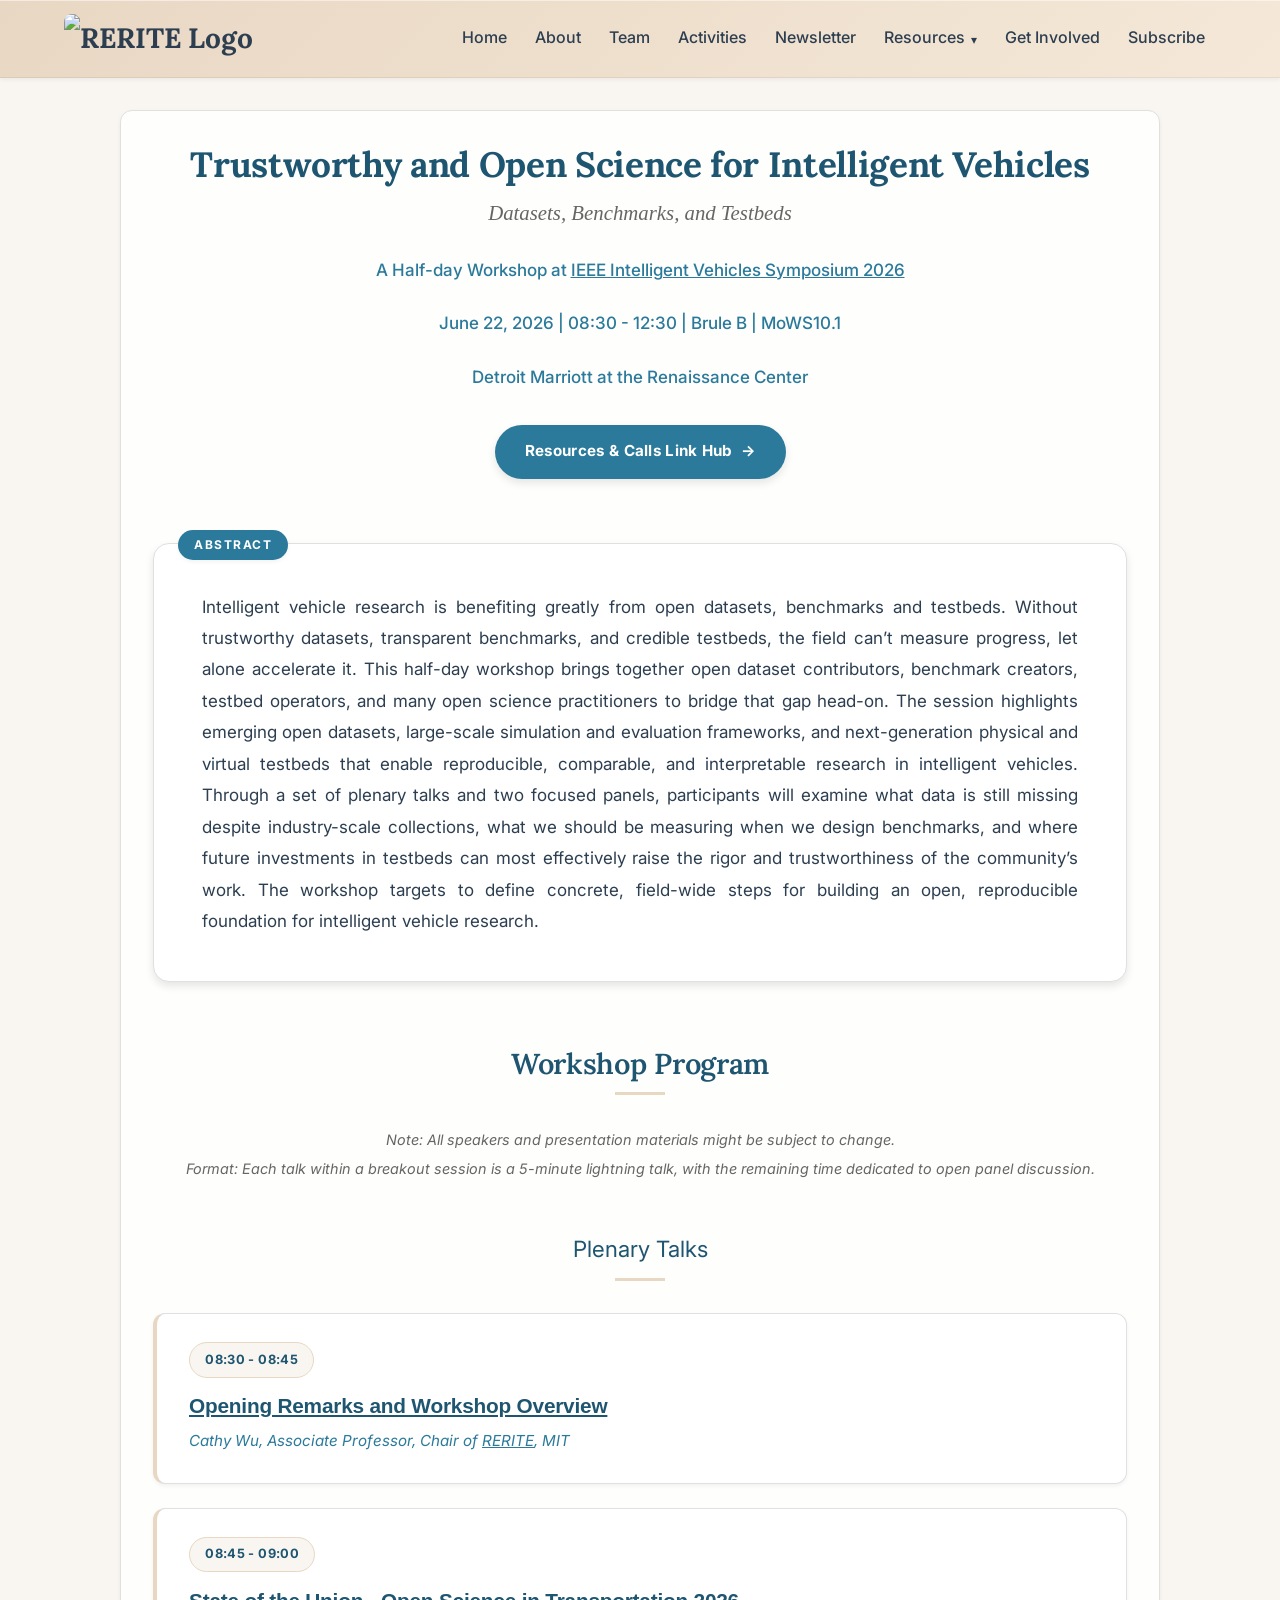
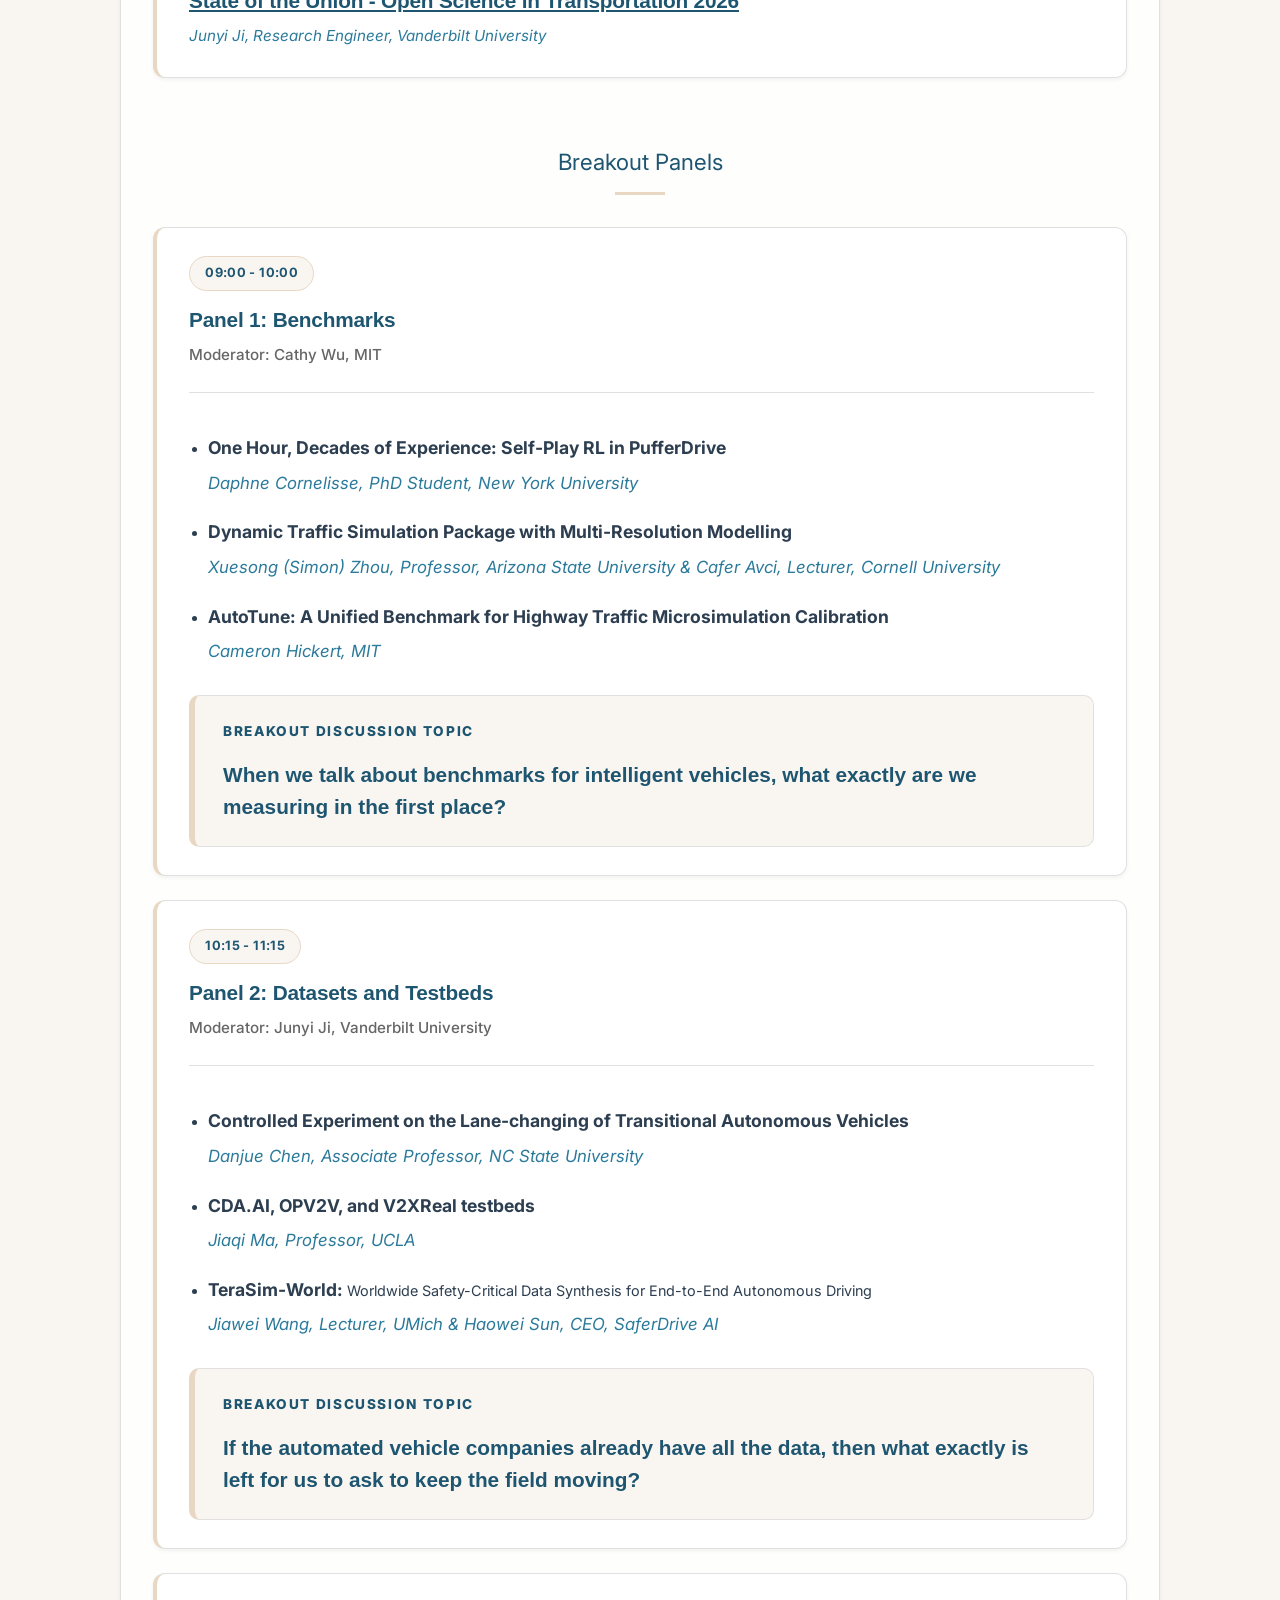
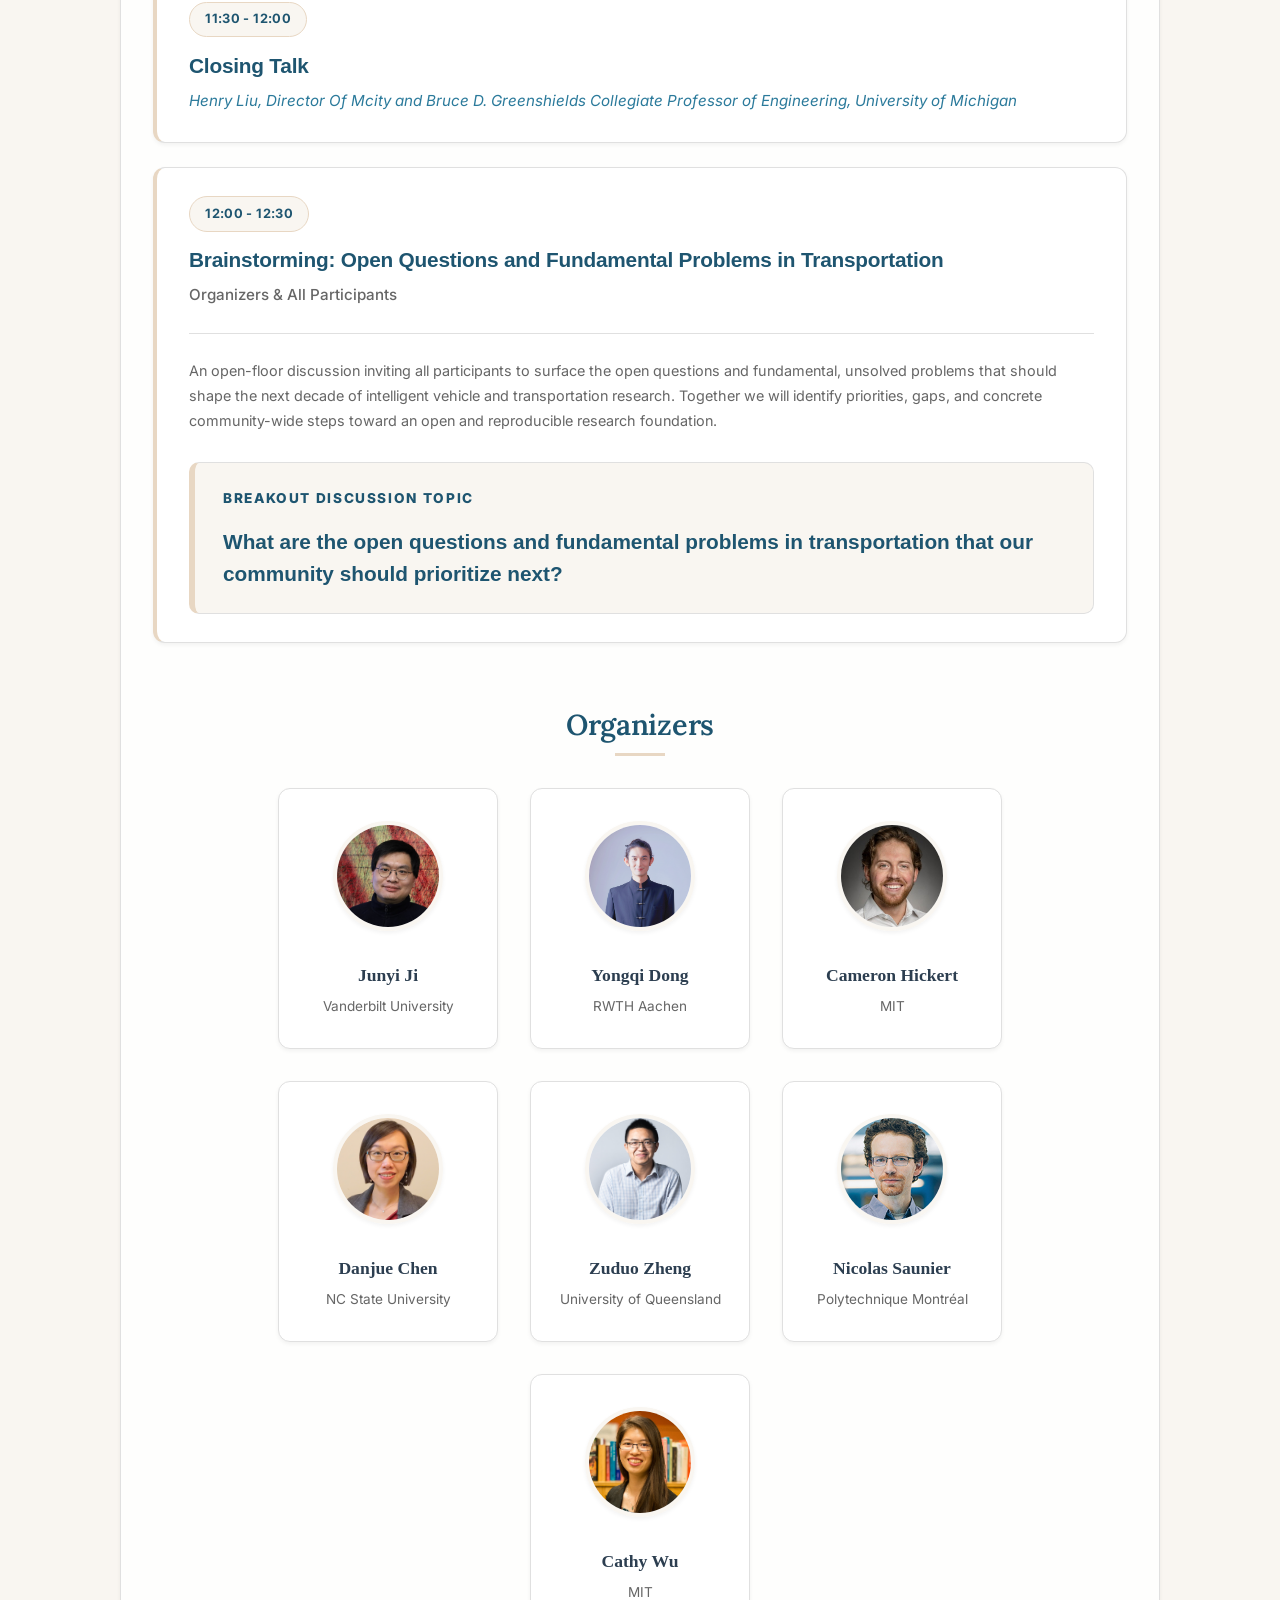
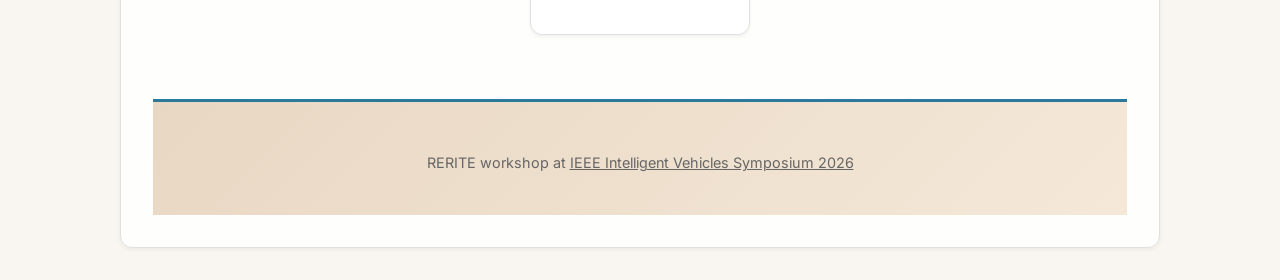
==== commit 7e245988: "update" ====
--- a/index.html
+++ b/index.html
@@ -375,7 +375,7 @@
         
         <div class="session-card">
             <div class="time-slot">08:30 - 08:45</div>
-            <div class="session-title">Opening Remarks and Workshop Overview</div>
+            <div class="session-title"><a href="files/IV26-Opening-Remarks.pdf" target="_blank" style="color: inherit; text-decoration: underline;">Opening Remarks and Workshop Overview</a></div>
             <div class="speaker">Cathy Wu, Associate Professor, Chair of <a href="https://rerite.org" target="_blank" style="color: inherit; text-decoration: underline;">RERITE</a>, MIT</div>
         </div>
 
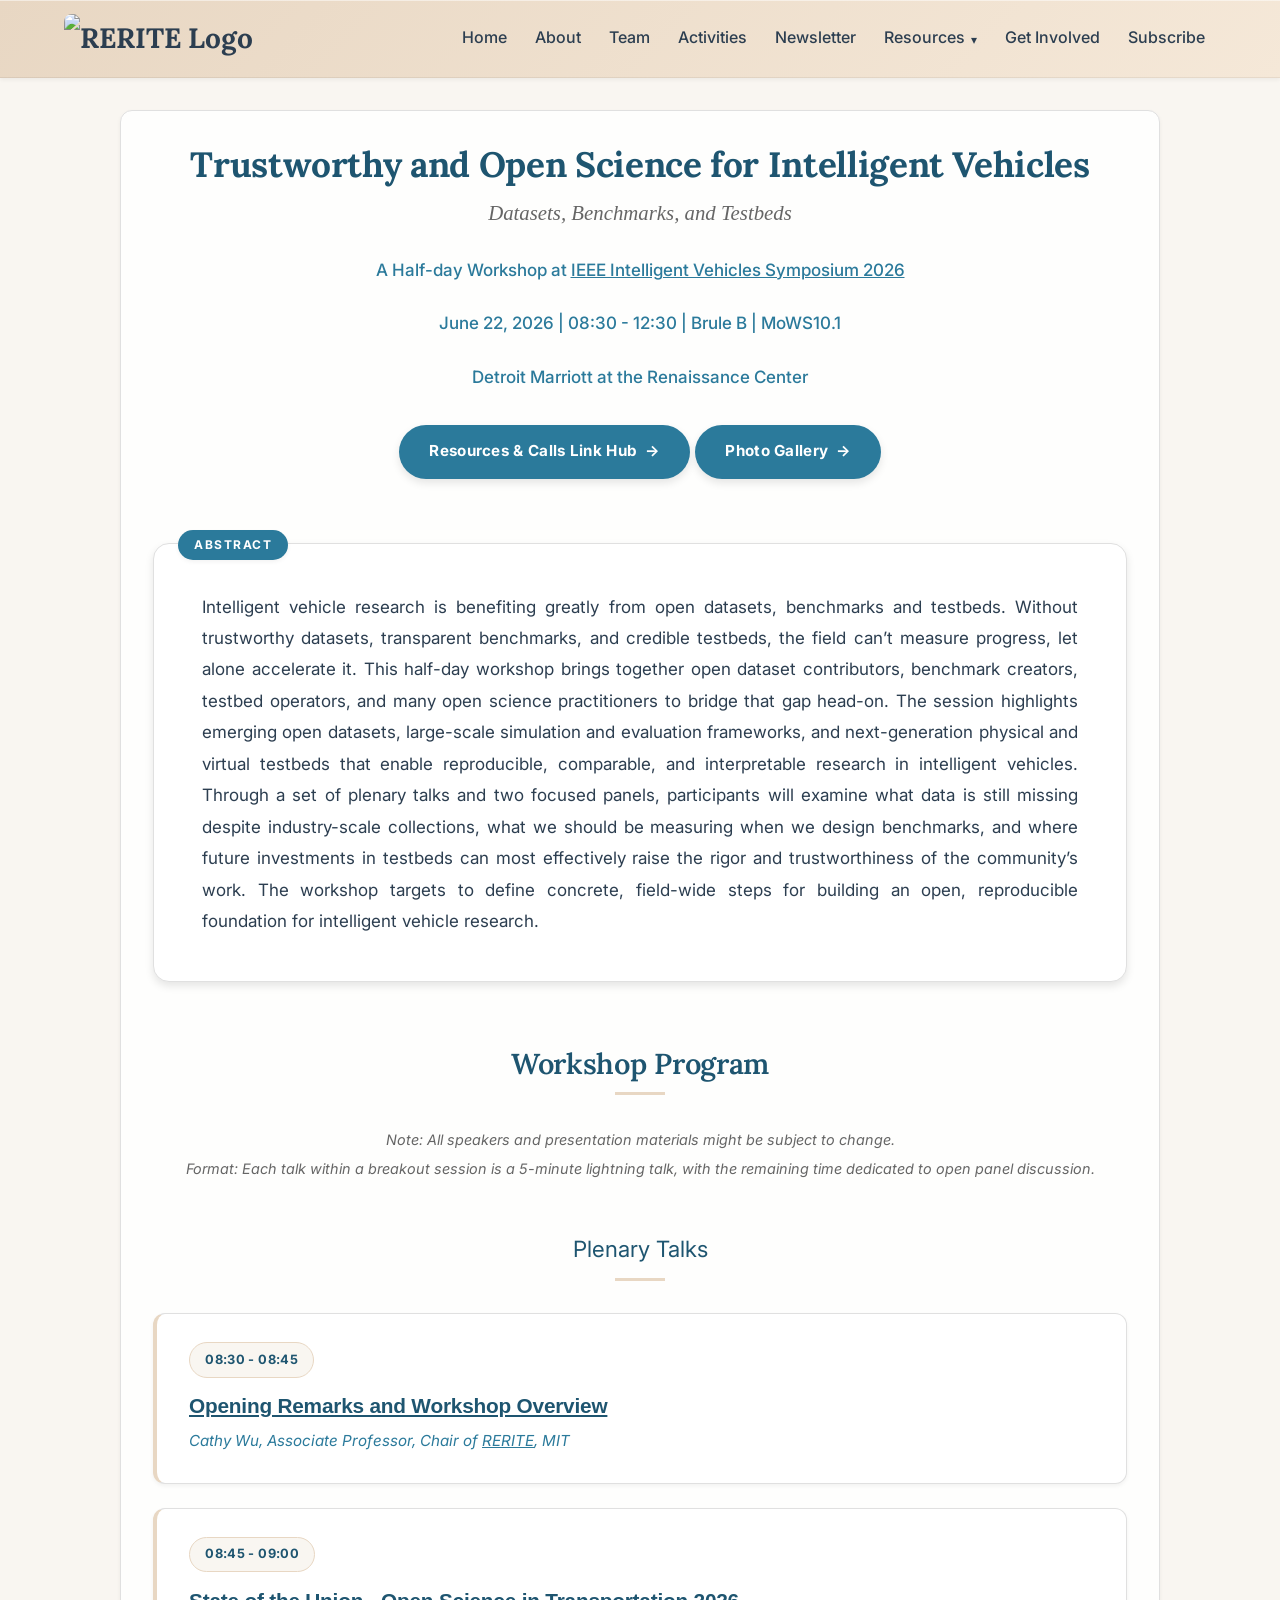
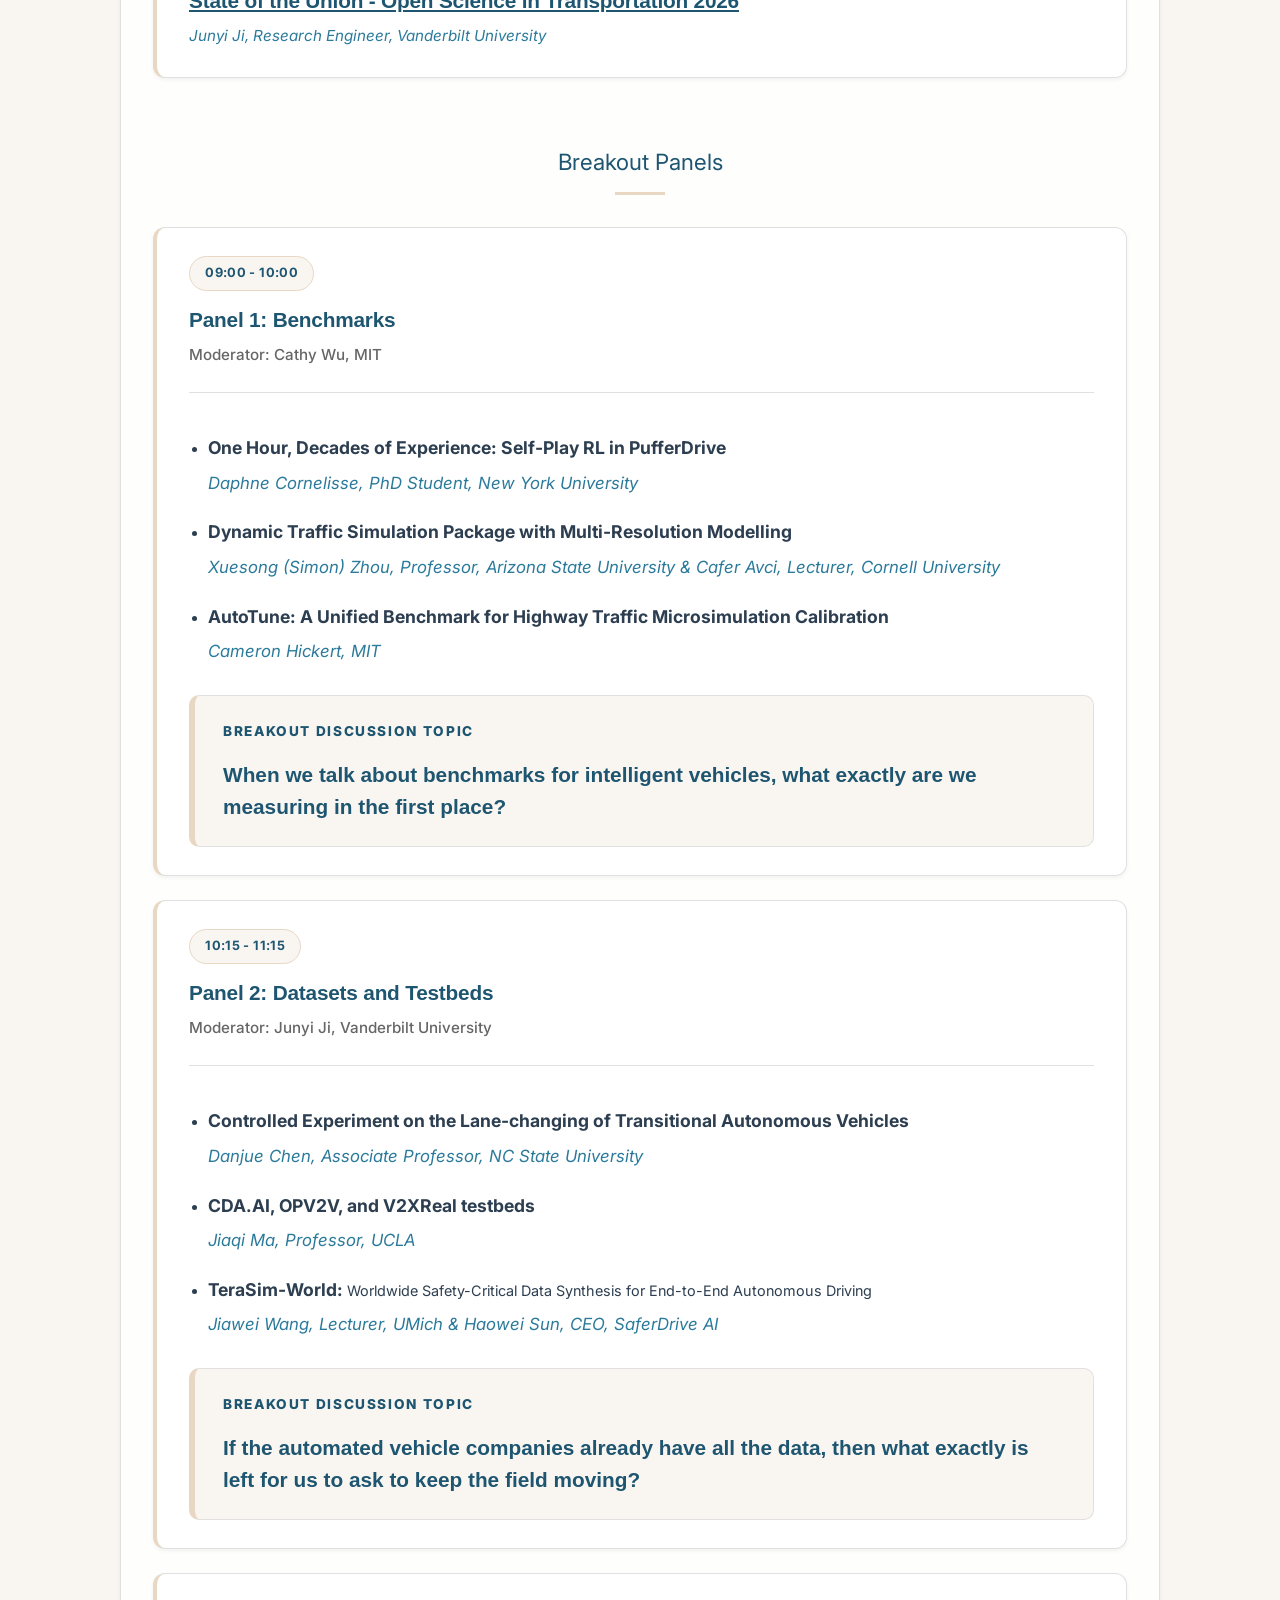
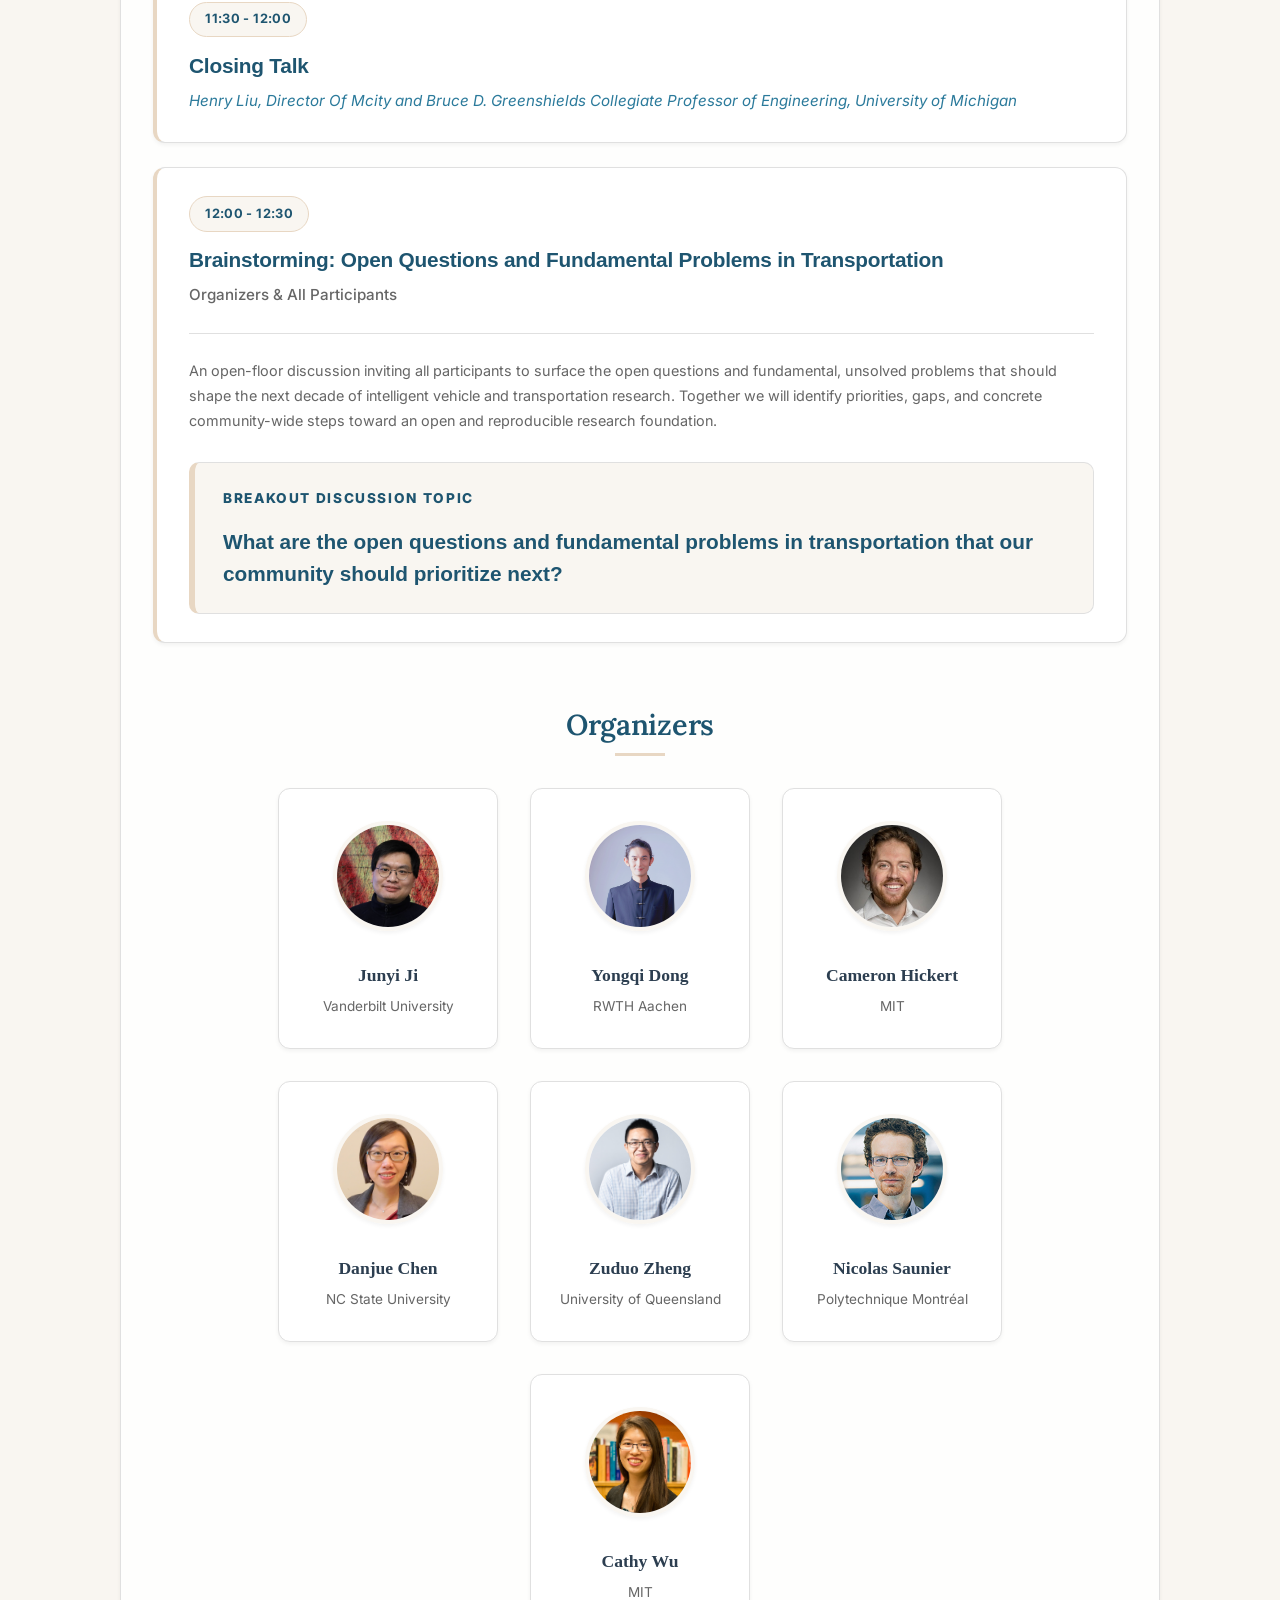
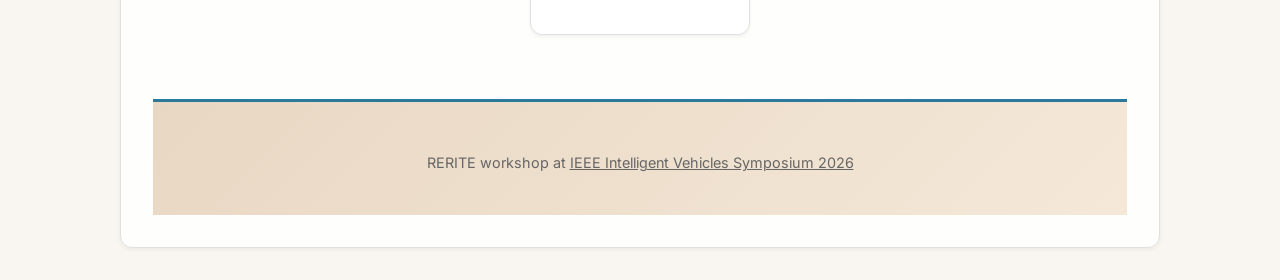
==== commit 6c674bff: "Update photo gallery" ====
--- a/index.html
+++ b/index.html
@@ -358,6 +358,7 @@
         <div class="event-info">June 22, 2026 | 08:30 - 12:30 | Brule B | MoWS10.1</div>
         <div class="event-info">Detroit Marriott at the Renaissance Center</div>
         <a href="linkhub.html" class="header-cta">Resources &amp; Calls Link Hub</a>
+        <a href="gallery.html" class="header-cta">Photo Gallery</a>
     </header>
 
     <div class="abstract-box">
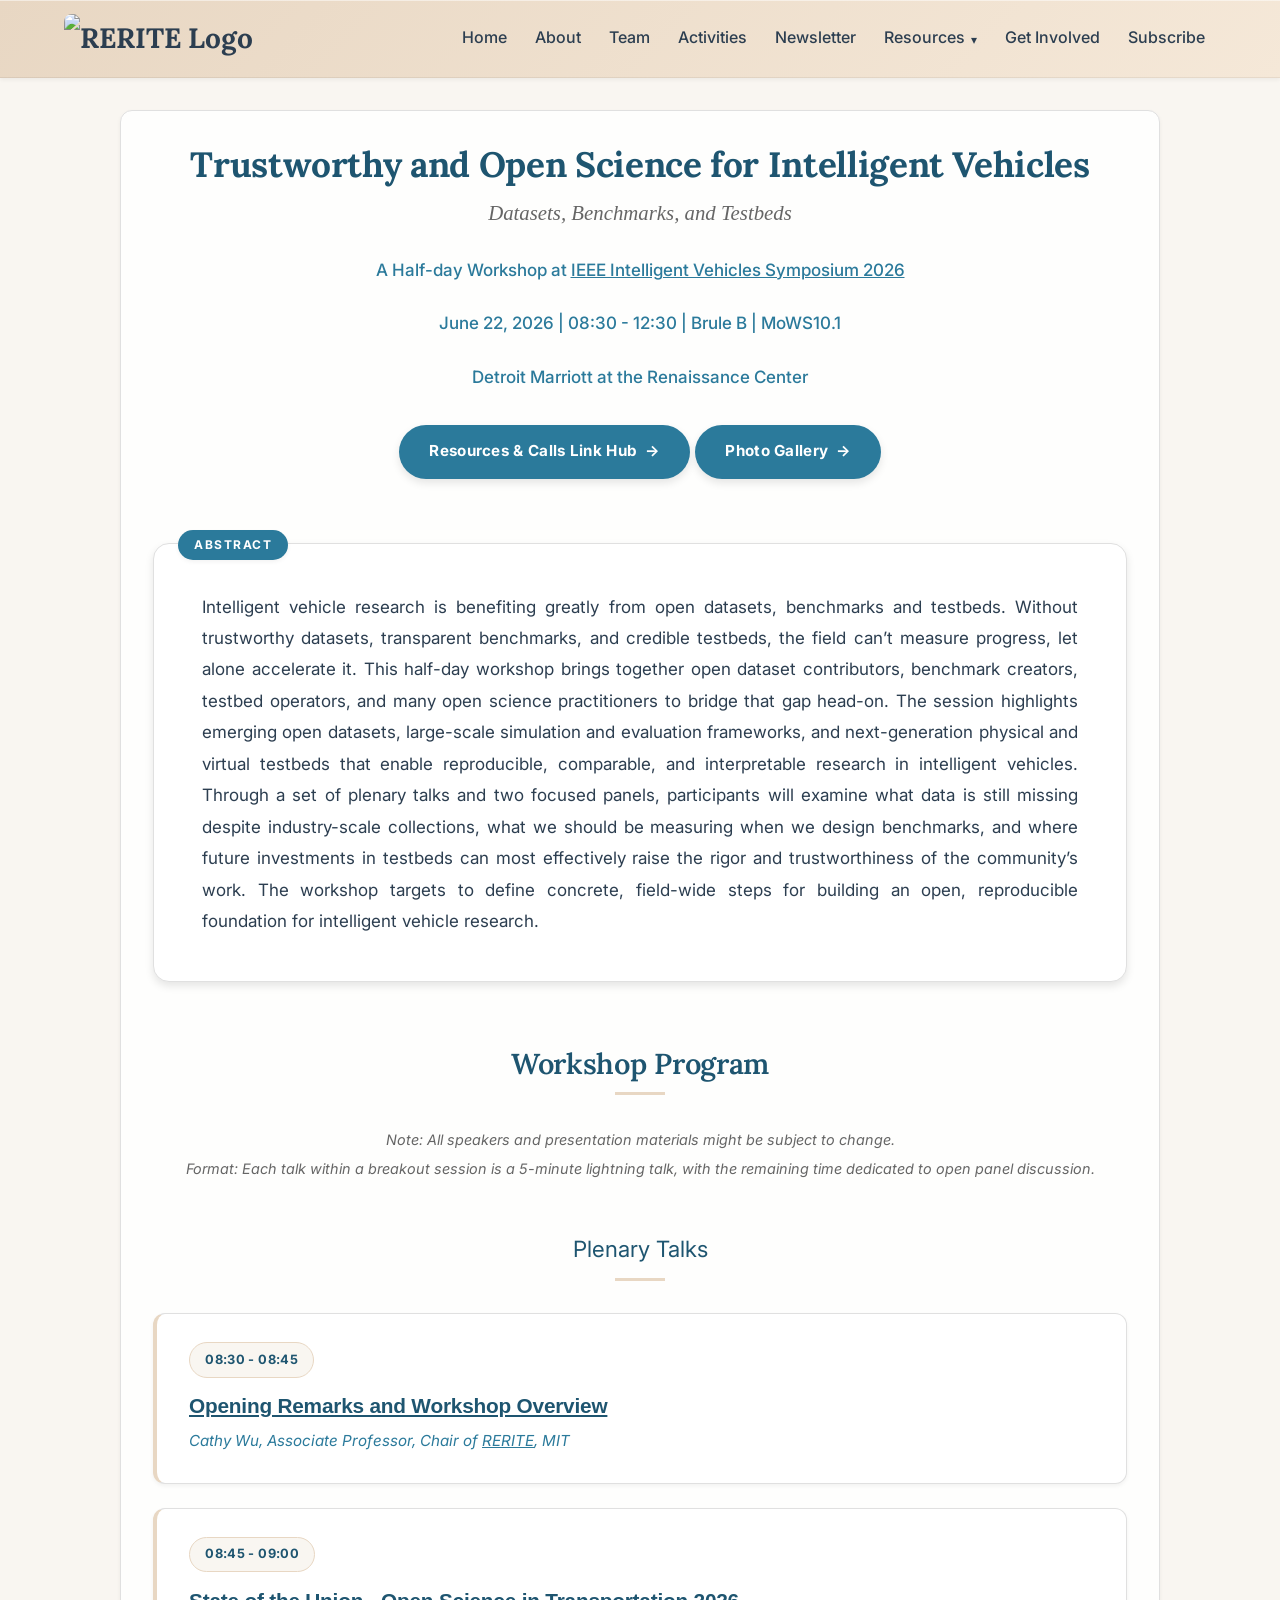
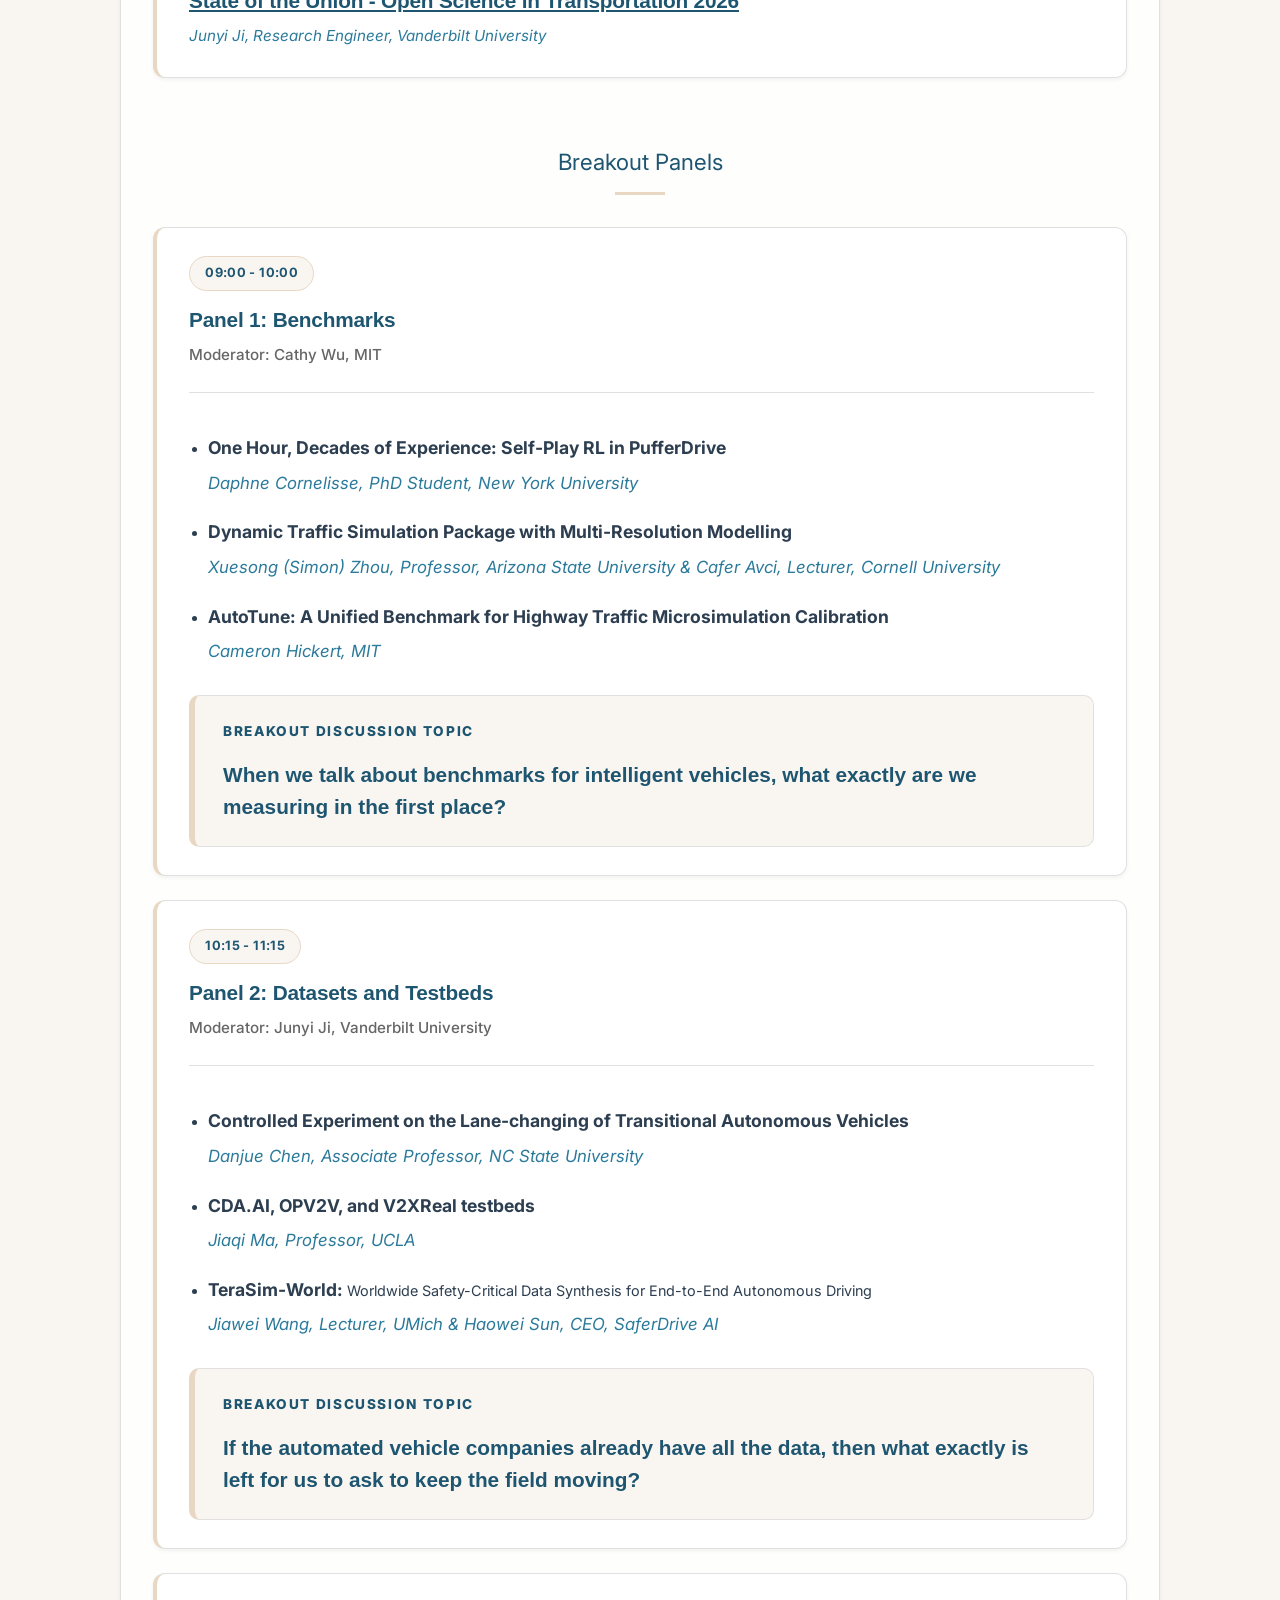
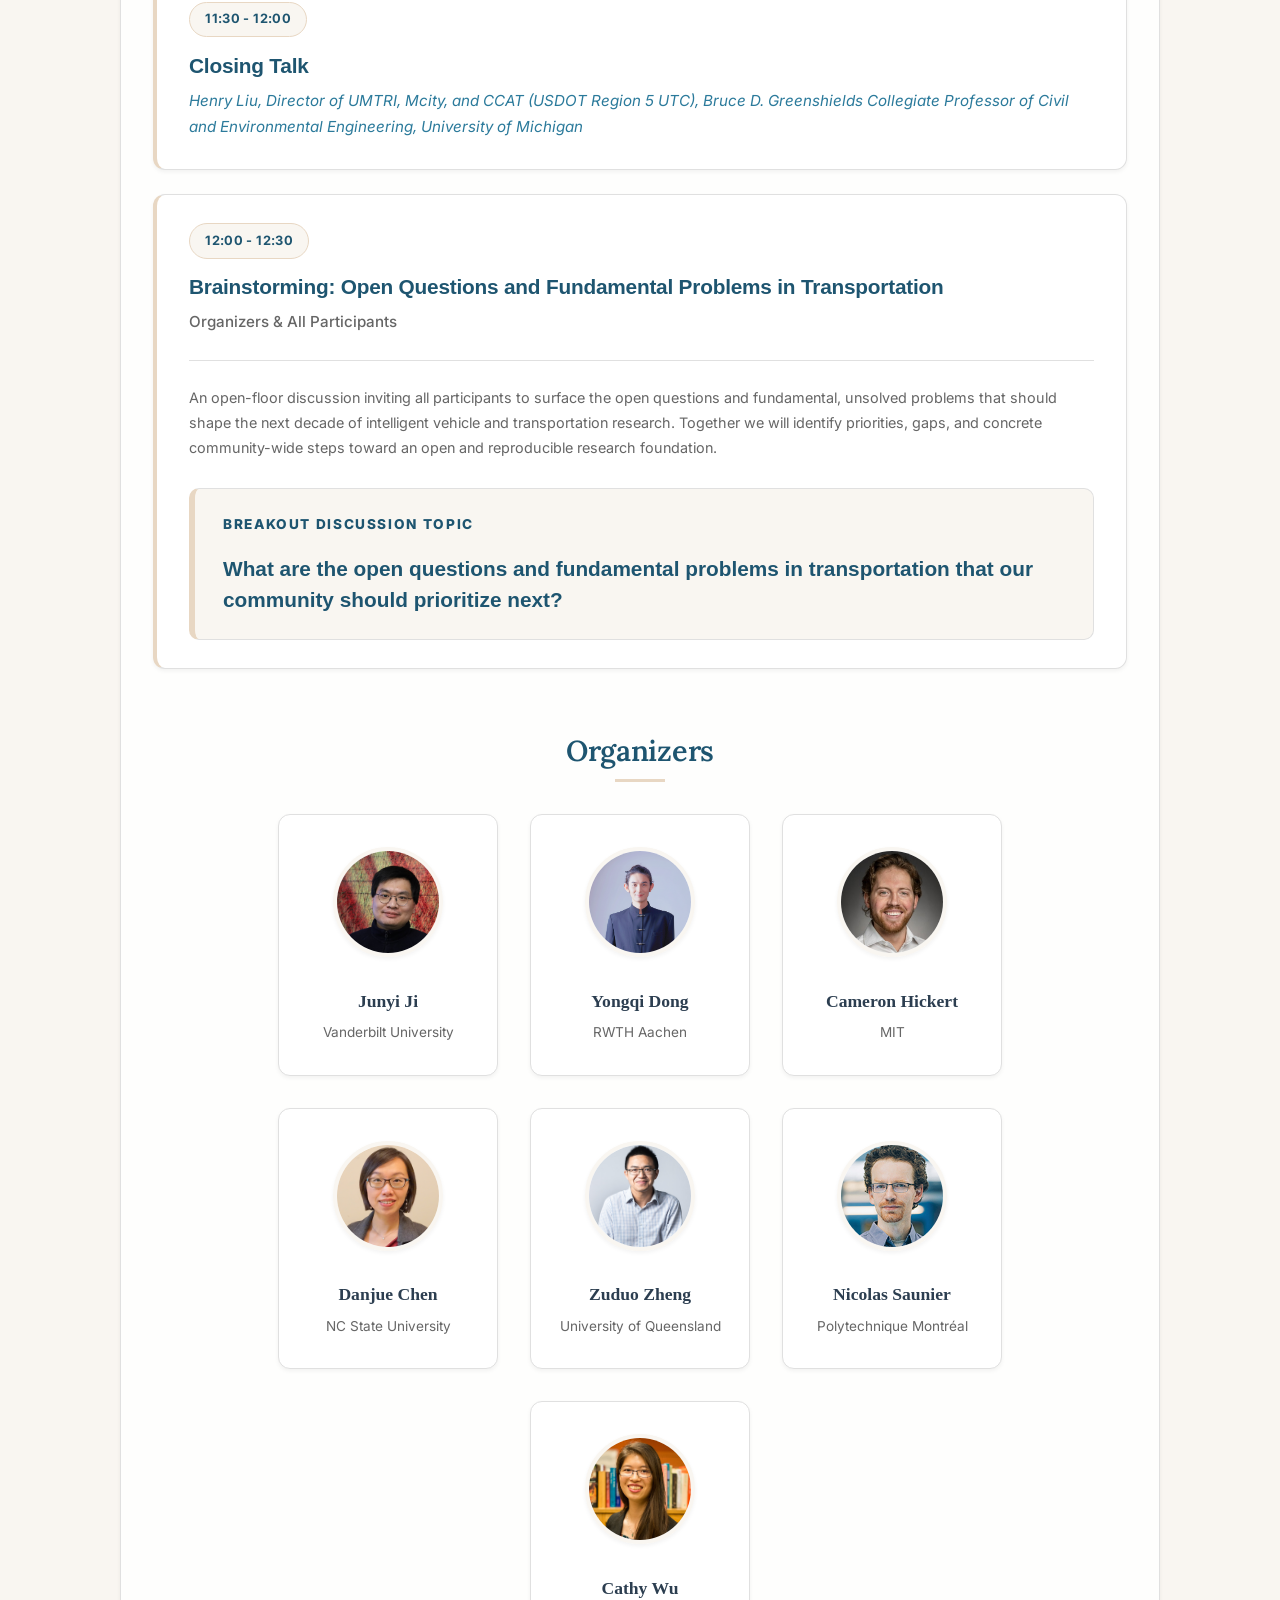
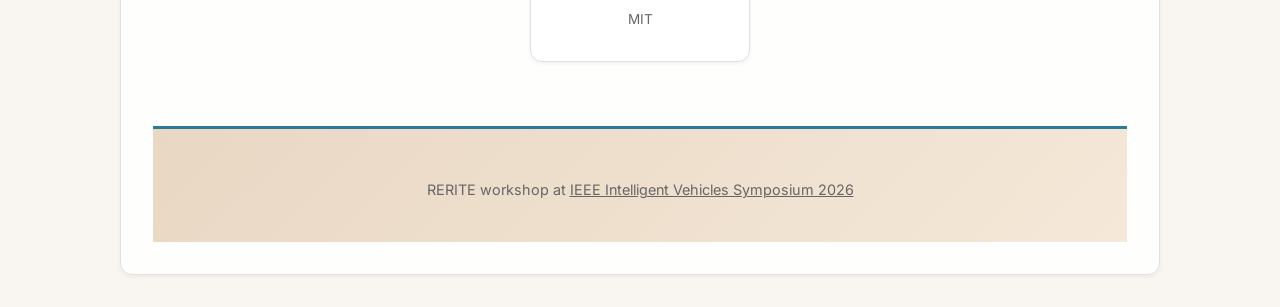
==== commit 1171b5a6: "Update" ====
--- a/index.html
+++ b/index.html
@@ -437,7 +437,7 @@
         <div class="session-card">
             <div class="time-slot">11:30 - 12:00</div>
             <div class="session-title">Closing Talk</div>
-            <div class="speaker">Henry Liu, Director Of Mcity and Bruce D. Greenshields Collegiate Professor of Engineering, University of Michigan</div>
+            <div class="speaker">Henry Liu, Director of UMTRI, Mcity, and CCAT (USDOT Region 5 UTC), Bruce D. Greenshields Collegiate Professor of Civil and Environmental Engineering, University of Michigan</div>
         </div>
 
         <div class="session-card">
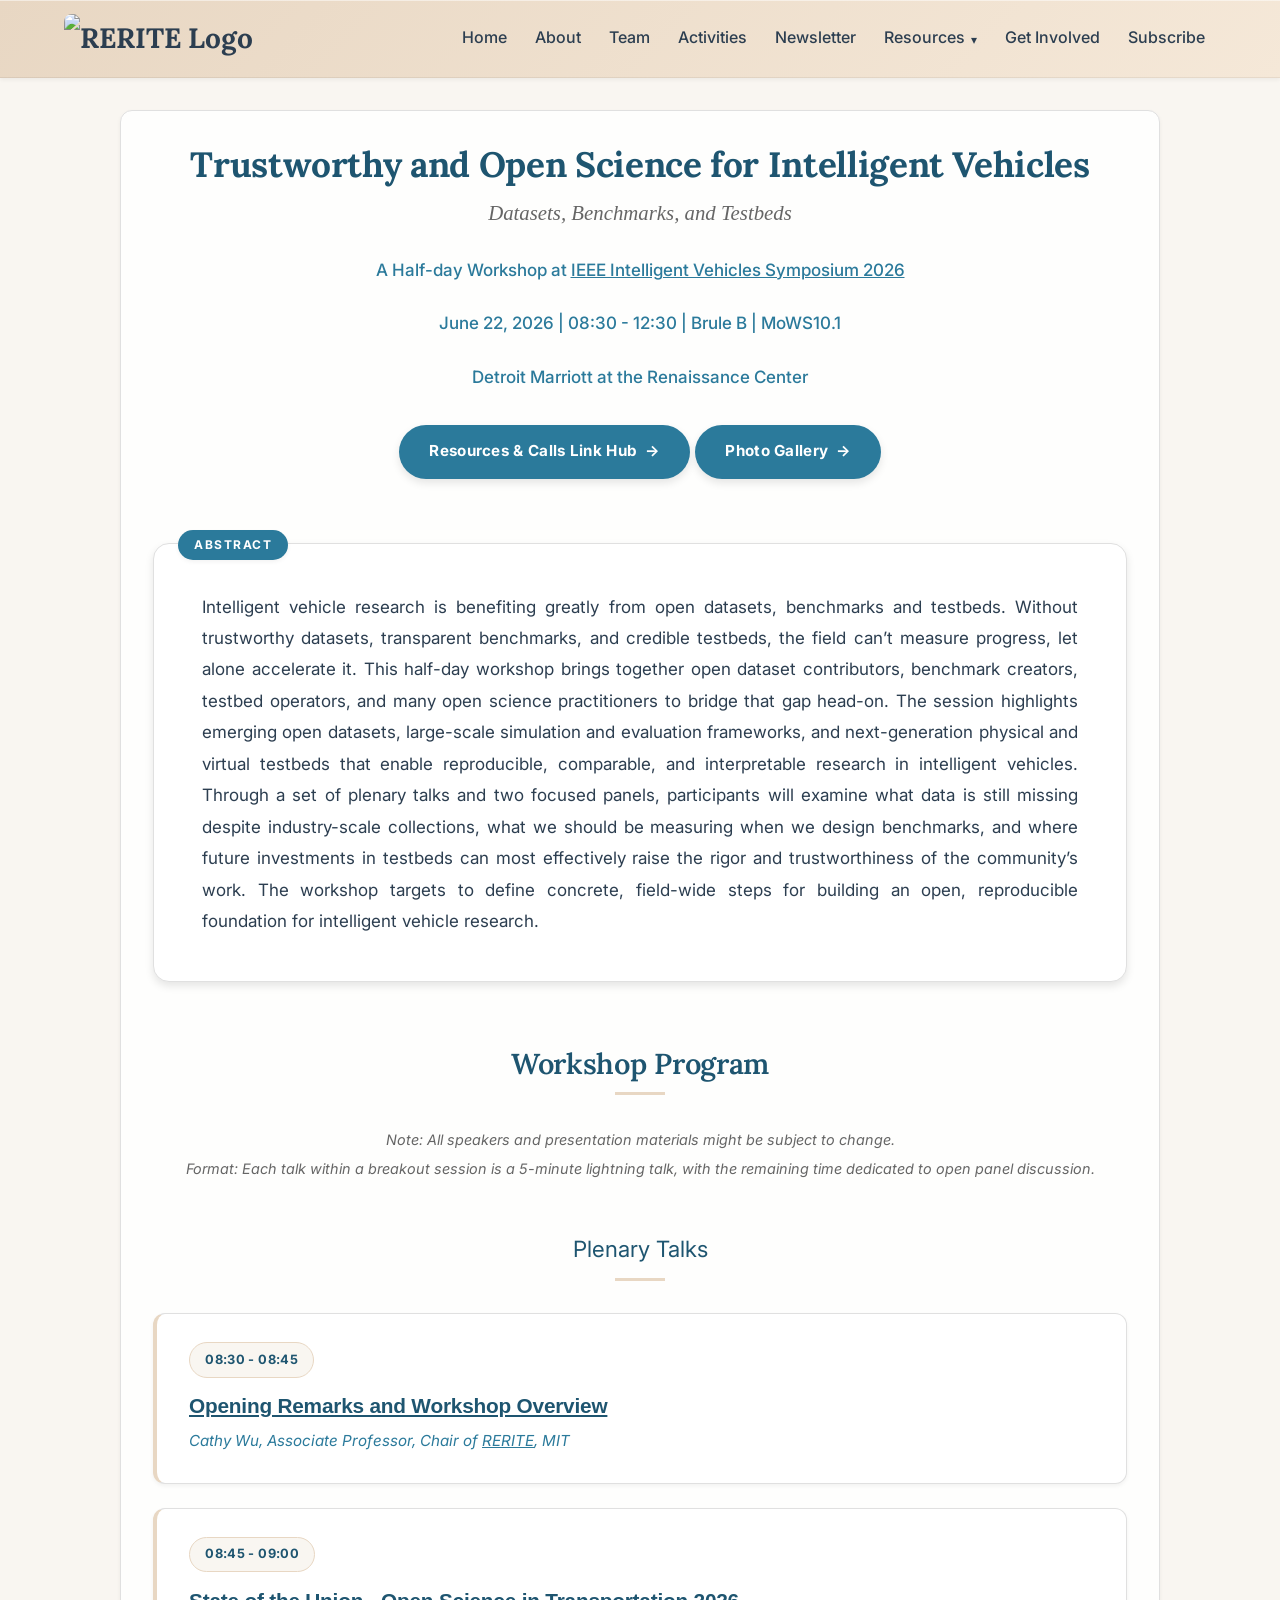
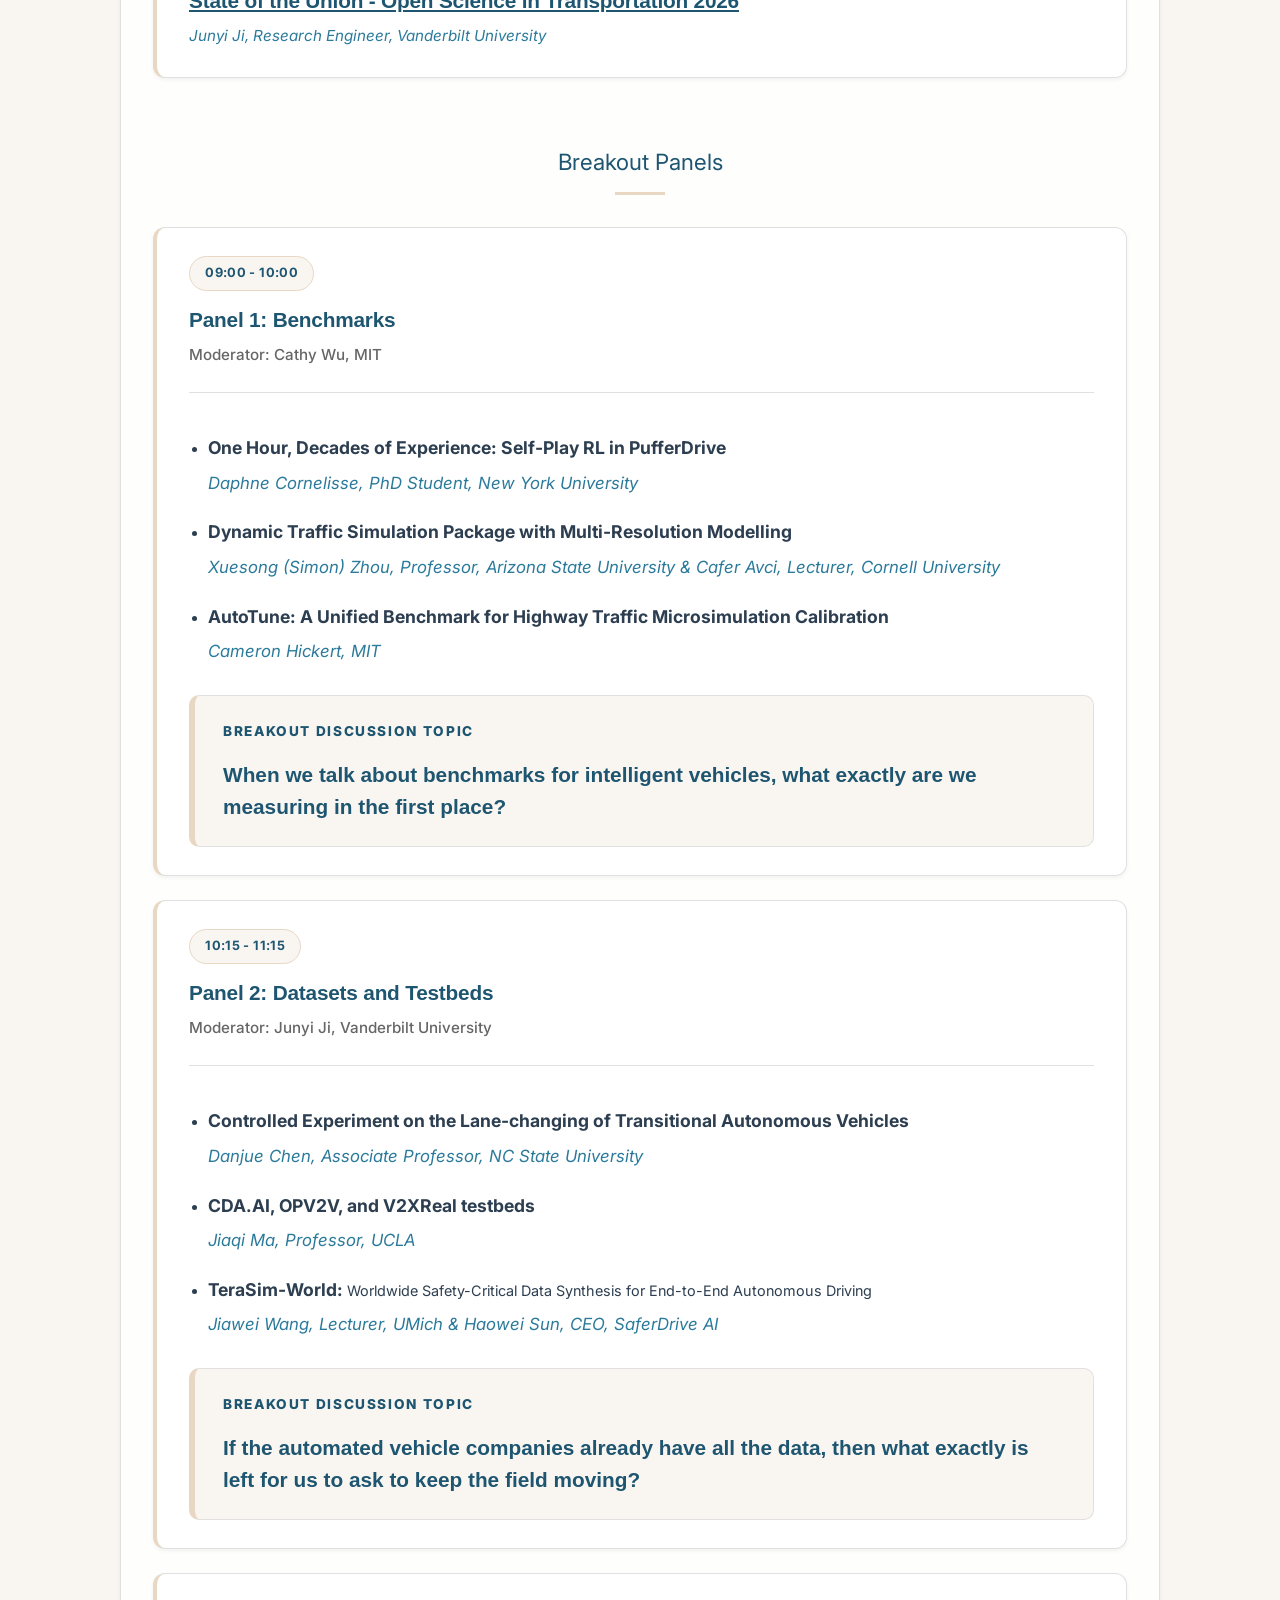
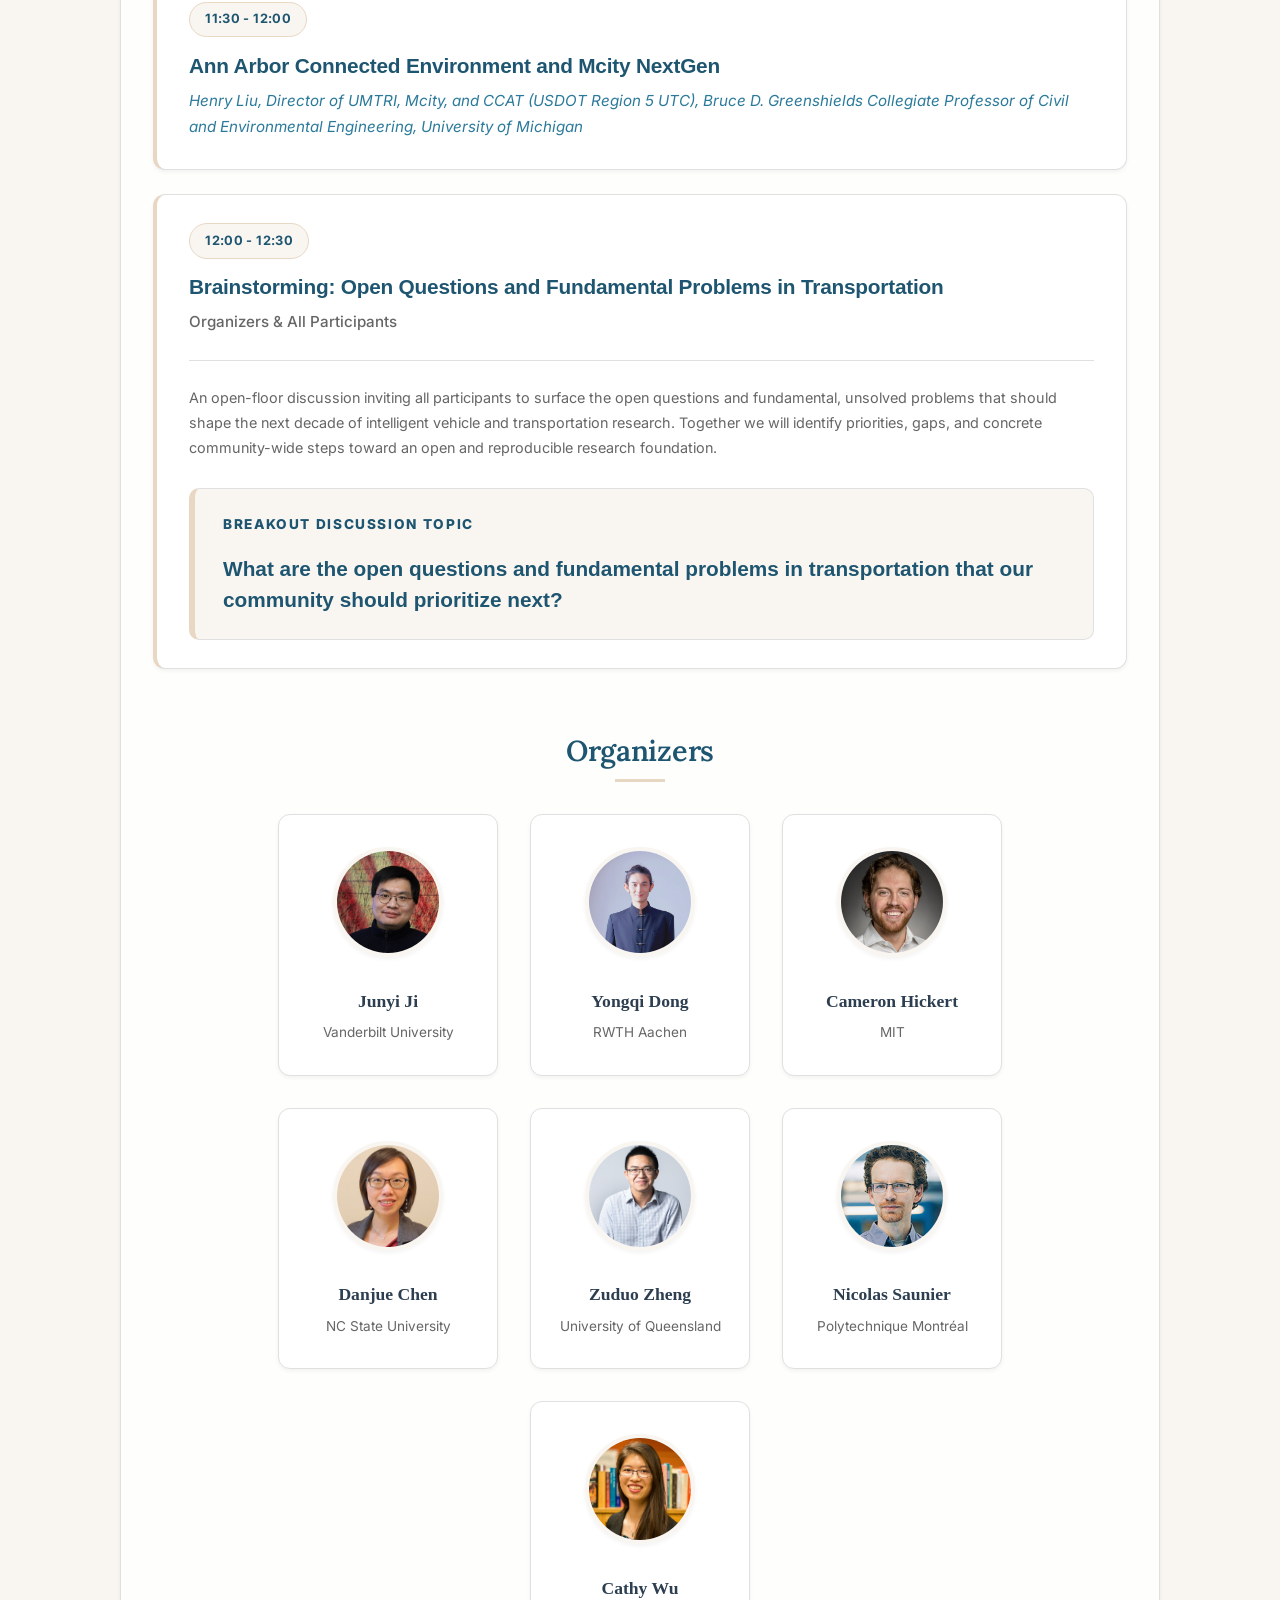
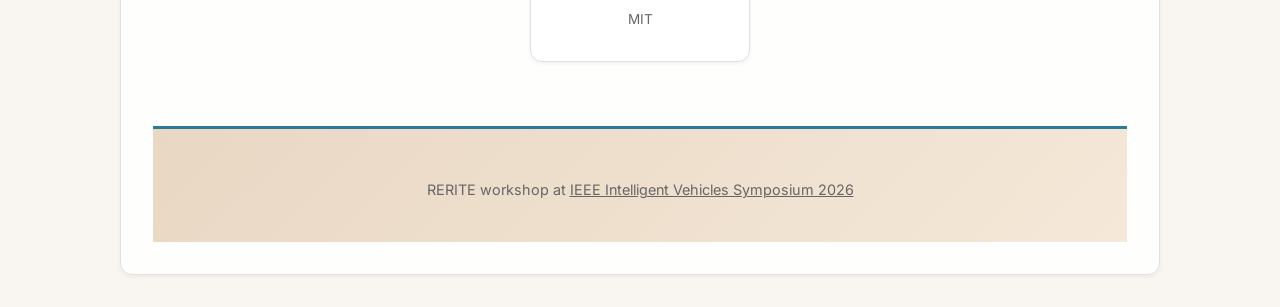
==== commit ab2e0304: "Update" ====
--- a/index.html
+++ b/index.html
@@ -436,7 +436,7 @@
 
         <div class="session-card">
             <div class="time-slot">11:30 - 12:00</div>
-            <div class="session-title">Closing Talk</div>
+            <div class="session-title">Ann Arbor Connected Environment and Mcity NextGen</div>
             <div class="speaker">Henry Liu, Director of UMTRI, Mcity, and CCAT (USDOT Region 5 UTC), Bruce D. Greenshields Collegiate Professor of Civil and Environmental Engineering, University of Michigan</div>
         </div>
 
